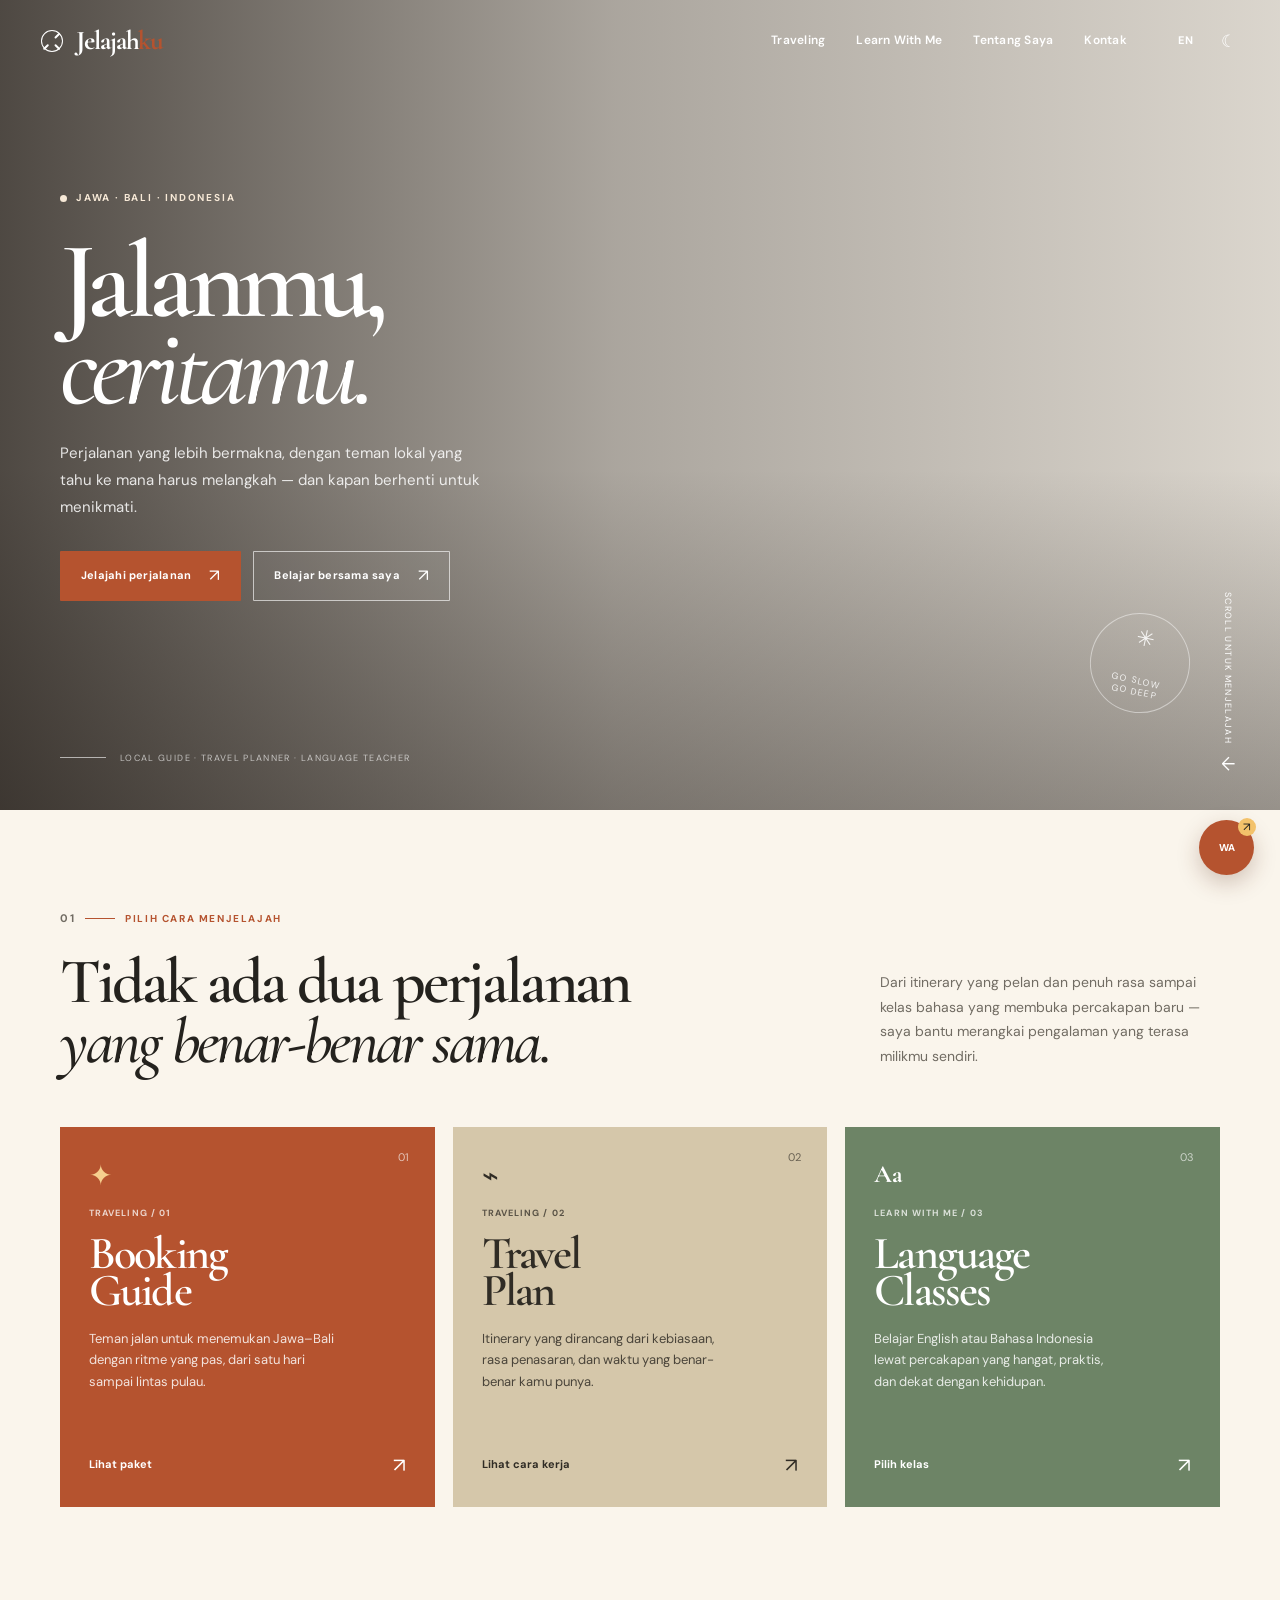
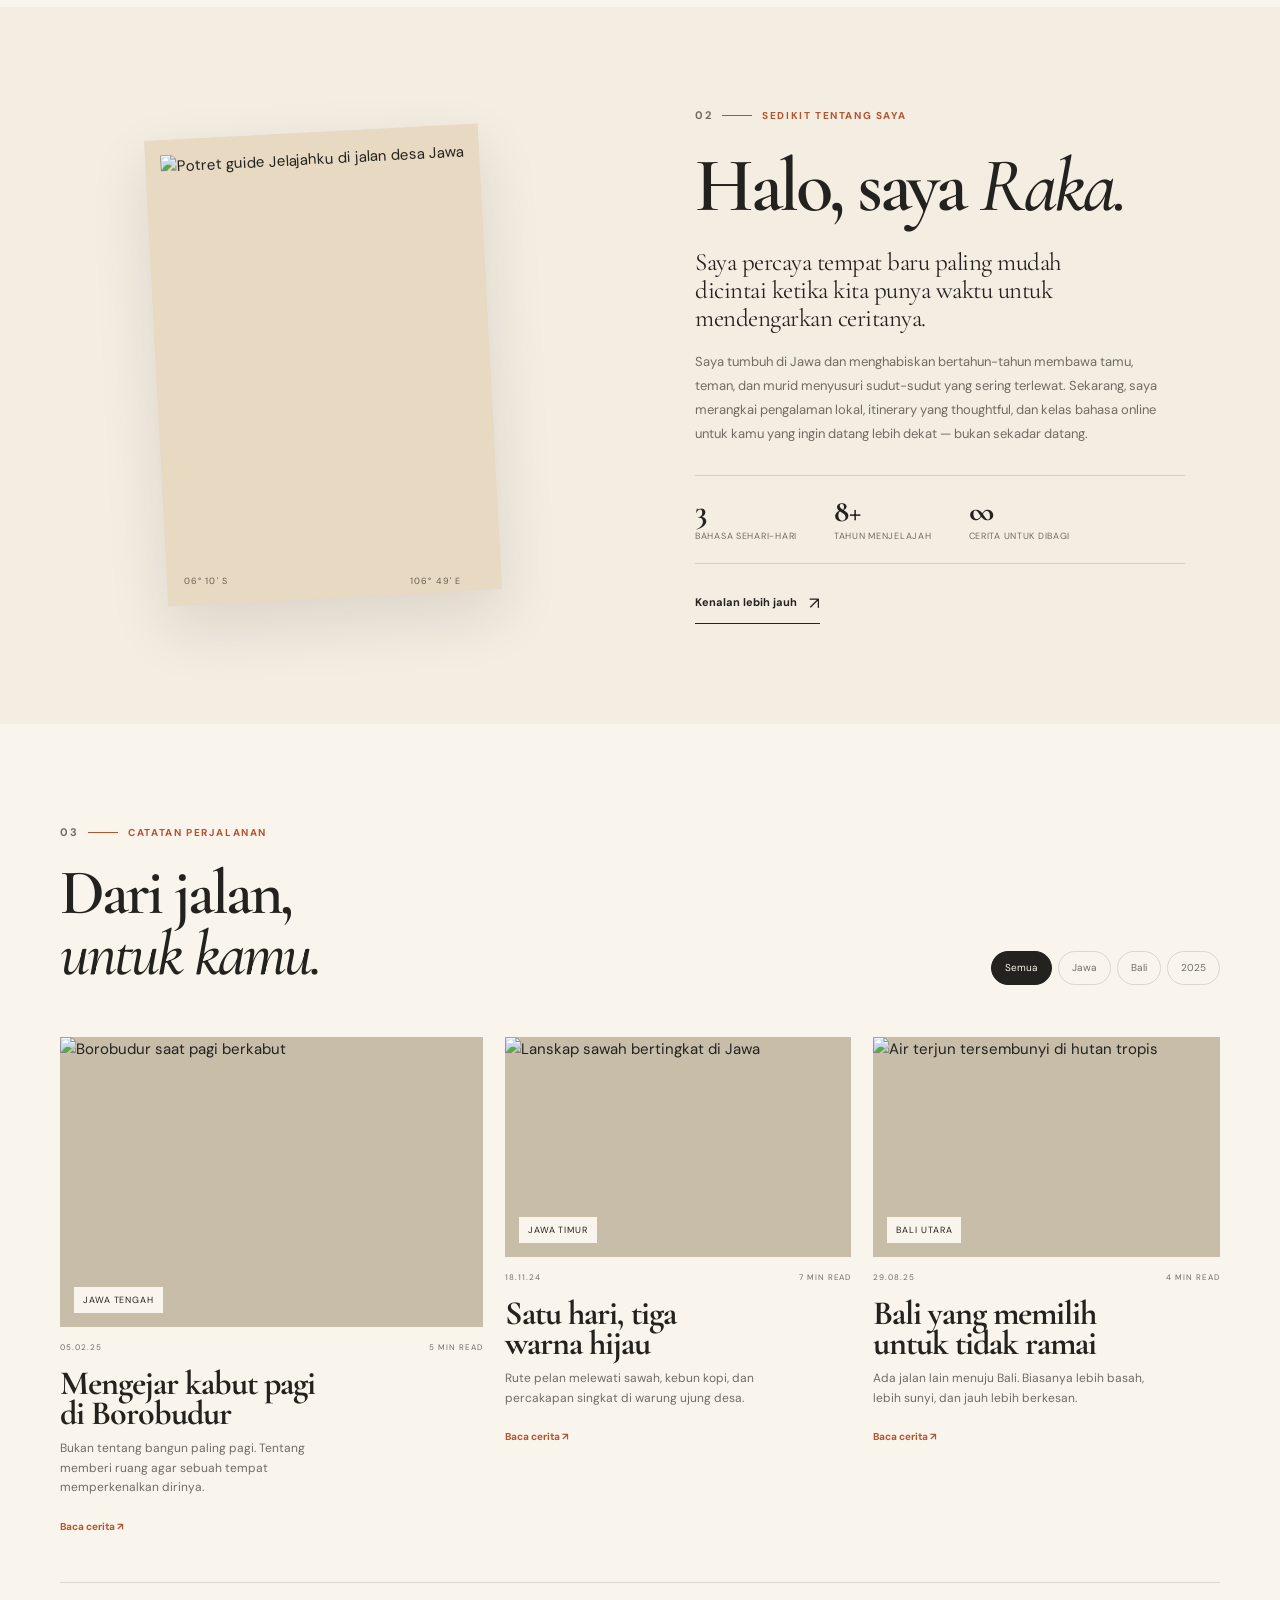
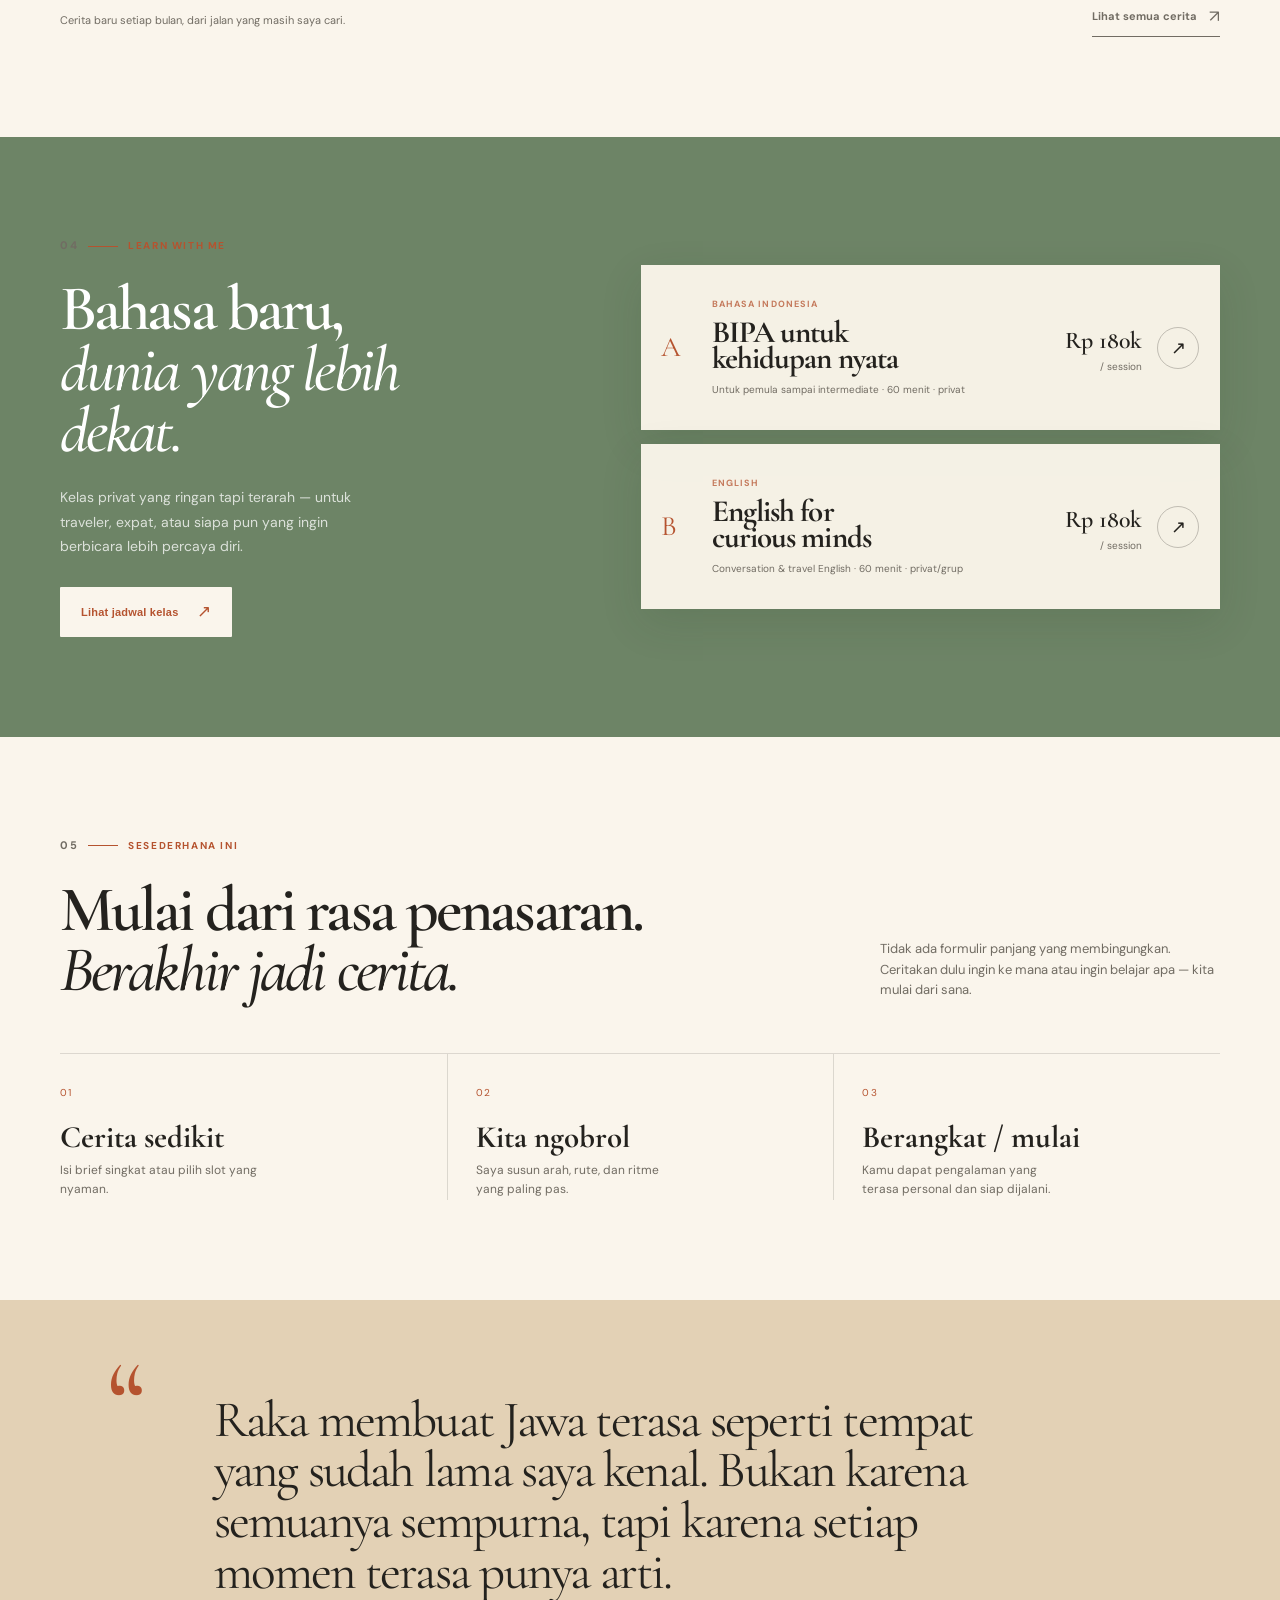
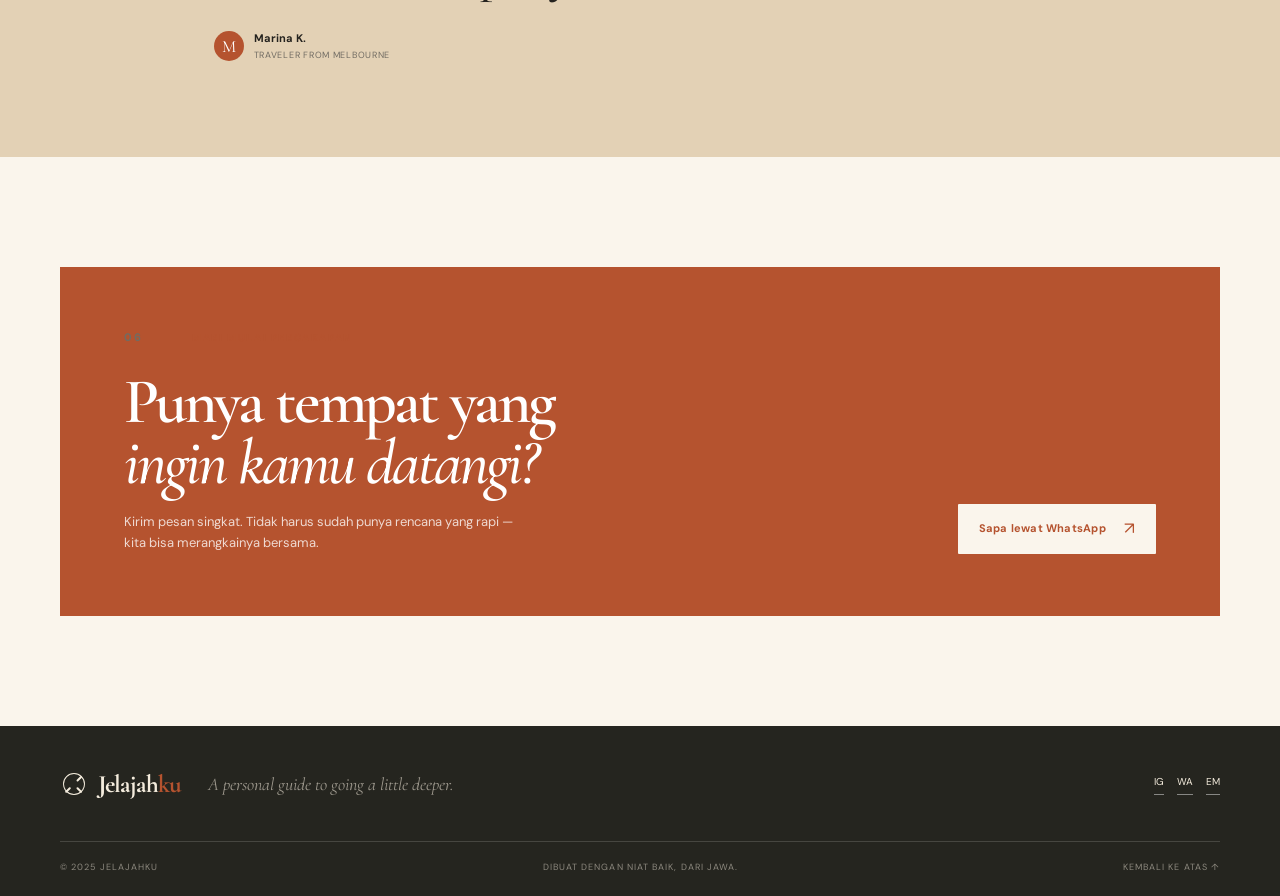
==== public/index.html @ 3c8c72e8 "Fix static publish output configuration" ====
<!doctype html>
<html lang="id">
  <head>
    <meta charset="UTF-8" />
    <meta name="viewport" content="width=device-width, initial-scale=1.0" />
    <meta name="description" content="Jelajahku — local guide Jawa–Bali, travel planner, dan kelas bahasa online yang personal." />
    <meta name="theme-color" content="#B5532F" />
    <title>Jelajahku — Jalanmu, ceritamu.</title>
    <link rel="preconnect" href="https://fonts.googleapis.com" />
    <link rel="preconnect" href="https://fonts.gstatic.com" crossorigin />
    <link href="https://fonts.googleapis.com/css2?family=Cormorant+Garamond:wght@500;600;700&family=DM+Sans:wght@400;500;600;700&display=swap" rel="stylesheet" />
    <link rel="stylesheet" href="/styles.css" />
  </head>
  <body>
    <div class="site-shell">
      <header class="site-header" data-header>
        <a class="brand" href="#top" aria-label="Jelajahku home">
          <span class="brand-mark" aria-hidden="true"><span></span><span></span><span></span></span>
          <span class="brand-word">Jelajah<span>ku</span></span>
        </a>
        <nav class="main-nav" data-nav aria-label="Main navigation">
          <a href="#traveling" data-i18n="navTraveling">Traveling</a>
          <a href="#learn" data-i18n="navLearn">Learn With Me</a>
          <a href="#about" data-i18n="navAbout">Tentang Saya</a>
          <a href="#contact" data-i18n="navContact">Kontak</a>
        </nav>
        <div class="header-actions">
          <button class="text-control" type="button" data-language-toggle aria-label="Switch language">EN</button>
          <button class="icon-button" type="button" data-theme-toggle aria-label="Toggle dark mode"><span data-theme-icon>☾</span></button>
          <button class="menu-button" type="button" data-menu-toggle aria-label="Open menu"><span></span><span></span></button>
        </div>
      </header>

      <main id="top">
        <section class="hero" aria-labelledby="hero-title">
          <div class="hero-image" role="img" aria-label="Pemandangan pegunungan Jawa saat matahari terbit"></div>
          <div class="hero-overlay"></div>
          <div class="hero-content wrap">
            <p class="eyebrow light"><span class="eyebrow-dot"></span><span data-i18n="heroEyebrow">Jawa · Bali · Indonesia</span></p>
            <h1 id="hero-title" data-i18n="heroTitle">Jalanmu,<br /><em>ceritamu.</em></h1>
            <p class="hero-copy" data-i18n="heroCopy">Perjalanan yang lebih bermakna, dengan teman lokal yang tahu ke mana harus melangkah — dan kapan berhenti untuk menikmati.</p>
            <div class="hero-actions">
              <a class="button button-primary" href="#traveling" data-i18n="heroCtaOne">Jelajahi perjalanan <span>↗</span></a>
              <a class="button button-ghost" href="#learn" data-i18n="heroCtaTwo">Belajar bersama saya <span>↗</span></a>
            </div>
            <div class="hero-aside">
              <span class="aside-line"></span>
              <span data-i18n="heroAside">Local guide · Travel planner · Language teacher</span>
            </div>
          </div>
          <div class="hero-stamp" aria-hidden="true"><span>✳</span><small>go slow<br />go deep</small></div>
          <a class="scroll-cue" href="#services" aria-label="Scroll to services"><span data-i18n="scrollLabel">scroll untuk menjelajah</span><i>↓</i></a>
        </section>

        <section class="intro wrap section-pad" id="services">
          <div class="section-kicker"><span>01</span><i></i><span data-i18n="servicesKicker">Pilih cara menjelajah</span></div>
          <div class="intro-heading">
            <h2 data-i18n="servicesTitle">Tidak ada dua perjalanan<br /><em>yang benar-benar sama.</em></h2>
            <p data-i18n="servicesCopy">Dari itinerary yang pelan dan penuh rasa sampai kelas bahasa yang membuka percakapan baru — saya bantu merangkai pengalaman yang terasa milikmu sendiri.</p>
          </div>
          <div class="service-grid" id="traveling">
            <article class="service-card service-guide">
              <div class="card-number">01</div>
              <div class="service-icon">✦</div>
              <p class="card-label" data-i18n="guideLabel">Traveling / 01</p>
              <h3 data-i18n="guideTitle">Booking<br />Guide</h3>
              <p data-i18n="guideCopy">Teman jalan untuk menemukan Jawa–Bali dengan ritme yang pas, dari satu hari sampai lintas pulau.</p>
              <button class="card-link" type="button" data-booking="guide"><span data-i18n="viewPackages">Lihat paket</span><b>↗</b></button>
            </article>
            <article class="service-card service-plan">
              <div class="card-number">02</div>
              <div class="service-icon">⌁</div>
              <p class="card-label" data-i18n="planLabel">Traveling / 02</p>
              <h3 data-i18n="planTitle">Travel<br />Plan</h3>
              <p data-i18n="planCopy">Itinerary yang dirancang dari kebiasaan, rasa penasaran, dan waktu yang benar-benar kamu punya.</p>
              <button class="card-link" type="button" data-booking="plan"><span data-i18n="seeHow">Lihat cara kerja</span><b>↗</b></button>
            </article>
            <article class="service-card service-learn" id="learn">
              <div class="card-number">03</div>
              <div class="service-icon">Aa</div>
              <p class="card-label" data-i18n="learnLabel">Learn With Me / 03</p>
              <h3 data-i18n="learnTitle">Language<br />Classes</h3>
              <p data-i18n="learnCopy">Belajar English atau Bahasa Indonesia lewat percakapan yang hangat, praktis, dan dekat dengan kehidupan.</p>
              <button class="card-link" type="button" data-booking="learn"><span data-i18n="chooseClass">Pilih kelas</span><b>↗</b></button>
            </article>
          </div>
        </section>

        <section class="about-section section-pad" id="about">
          <div class="about-layout wrap">
            <div class="portrait-wrap">
              <div class="portrait-frame"><img src="/manus-storage/async-images/lqtObfdhzVjnsPF3rWbEGC/image-2.webp" alt="Potret guide Jelajahku di jalan desa Jawa" /></div>
              <div class="portrait-caption"><span>06° 10' S</span><span>106° 49' E</span></div>
            </div>
            <div class="about-copy">
              <div class="section-kicker"><span>02</span><i></i><span data-i18n="aboutKicker">Sedikit tentang saya</span></div>
              <h2 data-i18n="aboutTitle">Halo, saya <em>Raka.</em></h2>
              <p class="lead" data-i18n="aboutLead">Saya percaya tempat baru paling mudah dicintai ketika kita punya waktu untuk mendengarkan ceritanya.</p>
              <p data-i18n="aboutBody">Saya tumbuh di Jawa dan menghabiskan bertahun-tahun membawa tamu, teman, dan murid menyusuri sudut-sudut yang sering terlewat. Sekarang, saya merangkai pengalaman lokal, itinerary yang thoughtful, dan kelas bahasa online untuk kamu yang ingin datang lebih dekat — bukan sekadar datang.</p>
              <div class="about-details"><span><b>3</b><small data-i18n="aboutDetailOne">bahasa sehari-hari</small></span><span><b>8+</b><small data-i18n="aboutDetailTwo">tahun menjelajah</small></span><span><b>∞</b><small data-i18n="aboutDetailThree">cerita untuk dibagi</small></span></div>
              <a class="underlined-link" href="#contact"><span data-i18n="aboutCta">Kenalan lebih jauh</span> <b>↗</b></a>
            </div>
          </div>
        </section>

        <section class="journal-section wrap section-pad" id="journal">
          <div class="journal-head">
            <div><div class="section-kicker"><span>03</span><i></i><span data-i18n="journalKicker">Catatan perjalanan</span></div><h2 data-i18n="journalTitle">Dari jalan,<br /><em>untuk kamu.</em></h2></div>
            <div class="journal-tools"><button class="filter-button active" type="button" data-filter="all" data-i18n="filterAll">Semua</button><button class="filter-button" type="button" data-filter="java">Jawa</button><button class="filter-button" type="button" data-filter="bali">Bali</button><button class="filter-button" type="button" data-filter="2025">2025</button></div>
          </div>
          <div class="journal-grid">
            <article class="story-card story-featured" data-location="java" data-year="2025">
              <div class="story-image"><img src="/manus-storage/async-images/lqtObfdhzVjnsPF3rWbEGC/image-3.webp" alt="Borobudur saat pagi berkabut" /><span class="story-tag">Jawa Tengah</span></div>
              <div class="story-meta"><span>05.02.25</span><span>5 min read</span></div>
              <h3 data-i18n="storyOneTitle">Mengejar kabut pagi<br />di Borobudur</h3><p data-i18n="storyOneCopy">Bukan tentang bangun paling pagi. Tentang memberi ruang agar sebuah tempat memperkenalkan dirinya.</p><a class="story-link" href="#contact"><span data-i18n="readStory">Baca cerita</span> ↗</a>
            </article>
            <article class="story-card" data-location="java" data-year="2024">
              <div class="story-image"><img src="/story-rice-terraces.webp" alt="Lanskap sawah bertingkat di Jawa" /><span class="story-tag">Jawa Timur</span></div>
              <div class="story-meta"><span>18.11.24</span><span>7 min read</span></div>
              <h3 data-i18n="storyTwoTitle">Satu hari, tiga<br />warna hijau</h3><p data-i18n="storyTwoCopy">Rute pelan melewati sawah, kebun kopi, dan percakapan singkat di warung ujung desa.</p><a class="story-link" href="#contact"><span data-i18n="readStory">Baca cerita</span> ↗</a>
            </article>
            <article class="story-card" data-location="bali" data-year="2025">
              <div class="story-image"><img src="/story-waterfall.jpg" alt="Air terjun tersembunyi di hutan tropis" /><span class="story-tag">Bali Utara</span></div>
              <div class="story-meta"><span>29.08.25</span><span>4 min read</span></div>
              <h3 data-i18n="storyThreeTitle">Bali yang memilih<br />untuk tidak ramai</h3><p data-i18n="storyThreeCopy">Ada jalan lain menuju Bali. Biasanya lebih basah, lebih sunyi, dan jauh lebih berkesan.</p><a class="story-link" href="#contact"><span data-i18n="readStory">Baca cerita</span> ↗</a>
            </article>
          </div>
          <div class="journal-footer"><span data-i18n="journalMore">Cerita baru setiap bulan, dari jalan yang masih saya cari.</span><button class="underlined-link" type="button" data-toast="Jurnal lengkap segera hadir di versi berikutnya."><span data-i18n="allStories">Lihat semua cerita</span> <b>↗</b></button></div>
        </section>

        <section class="learn-section section-pad" id="classes">
          <div class="wrap learn-layout">
            <div class="learn-intro"><div class="section-kicker light"><span>04</span><i></i><span data-i18n="learnKicker">Learn with me</span></div><h2 data-i18n="learnSectionTitle">Bahasa baru,<br /><em>dunia yang lebih dekat.</em></h2><p data-i18n="learnSectionCopy">Kelas privat yang ringan tapi terarah — untuk traveler, expat, atau siapa pun yang ingin berbicara lebih percaya diri.</p><button class="button button-light" type="button" data-booking="learn"><span data-i18n="seeClassSchedule">Lihat jadwal kelas</span> <span>↗</span></button></div>
            <div class="class-stack">
              <article class="class-card"><span class="class-index">A</span><div><p class="card-label">Bahasa Indonesia</p><h3 data-i18n="classIdTitle">BIPA untuk<br />kehidupan nyata</h3><p data-i18n="classIdCopy">Untuk pemula sampai intermediate · 60 menit · privat</p></div><strong>Rp 180k<small>/ session</small></strong><button type="button" class="round-arrow" data-booking="learn" aria-label="Book Indonesian class">↗</button></article>
              <article class="class-card"><span class="class-index">B</span><div><p class="card-label">English</p><h3 data-i18n="classEnTitle">English for<br />curious minds</h3><p data-i18n="classEnCopy">Conversation & travel English · 60 menit · privat/grup</p></div><strong>Rp 180k<small>/ session</small></strong><button type="button" class="round-arrow" data-booking="learn" aria-label="Book English class">↗</button></article>
            </div>
          </div>
        </section>

        <section class="process-section wrap section-pad">
          <div class="section-kicker"><span>05</span><i></i><span data-i18n="processKicker">Sesederhana ini</span></div>
          <div class="process-heading"><h2 data-i18n="processTitle">Mulai dari rasa penasaran.<br /><em>Berakhir jadi cerita.</em></h2><p data-i18n="processCopy">Tidak ada formulir panjang yang membingungkan. Ceritakan dulu ingin ke mana atau ingin belajar apa — kita mulai dari sana.</p></div>
          <div class="process-steps"><div class="process-step"><span>01</span><h3 data-i18n="stepOneTitle">Cerita sedikit</h3><p data-i18n="stepOneCopy">Isi brief singkat atau pilih slot yang nyaman.</p></div><div class="process-step"><span>02</span><h3 data-i18n="stepTwoTitle">Kita ngobrol</h3><p data-i18n="stepTwoCopy">Saya susun arah, rute, dan ritme yang paling pas.</p></div><div class="process-step"><span>03</span><h3 data-i18n="stepThreeTitle">Berangkat / mulai</h3><p data-i18n="stepThreeCopy">Kamu dapat pengalaman yang terasa personal dan siap dijalani.</p></div></div>
        </section>

        <section class="testimonial-section">
          <div class="wrap testimonial-wrap"><div class="quote-mark">“</div><blockquote data-i18n="quote">Raka membuat Jawa terasa seperti tempat yang sudah lama saya kenal. Bukan karena semuanya sempurna, tapi karena setiap momen terasa punya arti.</blockquote><div class="quote-by"><span class="avatar">M</span><span><b>Marina K.</b><small data-i18n="quoteRole">Traveler from Melbourne</small></span></div></div>
        </section>

        <section class="contact-section wrap section-pad" id="contact">
          <div class="contact-card"><div><div class="section-kicker light"><span>06</span><i></i><span data-i18n="contactKicker">Mari mulai percakapan</span></div><h2 data-i18n="contactTitle">Punya tempat yang<br /><em>ingin kamu datangi?</em></h2><p data-i18n="contactCopy">Kirim pesan singkat. Tidak harus sudah punya rencana yang rapi — kita bisa merangkainya bersama.</p></div><a class="button button-light" href="https://wa.me/6281234567890" target="_blank" rel="noreferrer"><span data-i18n="contactCta">Sapa lewat WhatsApp</span> <span>↗</span></a></div>
        </section>
      </main>

      <footer class="site-footer"><div class="wrap footer-top"><a class="brand brand-footer" href="#top"><span class="brand-mark" aria-hidden="true"><span></span><span></span><span></span></span><span class="brand-word">Jelajah<span>ku</span></span></a><p data-i18n="footerLine">A personal guide to going a little deeper.</p><div class="footer-socials"><a href="#contact">IG</a><a href="#contact">WA</a><a href="#contact">EM</a></div></div><div class="wrap footer-bottom"><span>© 2025 Jelajahku</span><span data-i18n="footerMade">Dibuat dengan niat baik, dari Jawa.</span><a href="#top" data-i18n="footerBack">Kembali ke atas ↑</a></div></footer>

      <a class="whatsapp-float" href="https://wa.me/6281234567890" target="_blank" rel="noreferrer" aria-label="Chat on WhatsApp"><span>WA</span><i>↗</i></a>
    </div>

    <div class="modal-backdrop" data-modal hidden>
      <div class="booking-modal" role="dialog" aria-modal="true" aria-labelledby="modal-title">
        <button class="modal-close" type="button" data-modal-close aria-label="Close">×</button>
        <div class="modal-kicker"><span class="eyebrow-dot"></span><span data-i18n="modalKicker">Demo booking flow</span></div>
        <h2 id="modal-title" data-i18n="modalTitle">Mulai dari<br /><em>yang kamu mau.</em></h2>
        <p data-i18n="modalCopy">Pilih layanan di bawah. Ini masih prototipe — belum ada pembayaran dan belum ada data yang dikirim.</p>
        <div class="booking-options"><button type="button" class="booking-option active" data-option="guide"><span>01</span><strong data-i18n="modalGuide">Booking Guide</strong><small>Jawa · Bali</small></button><button type="button" class="booking-option" data-option="plan"><span>02</span><strong data-i18n="modalPlan">Travel Plan</strong><small>Custom itinerary</small></button><button type="button" class="booking-option" data-option="learn"><span>03</span><strong data-i18n="modalLearn">Learn With Me</strong><small>English · BIPA</small></button></div>
        <form class="booking-form" data-booking-form><label><span data-i18n="formName">Nama kamu</span><input name="name" placeholder="e.g. Alex" required /></label><label><span data-i18n="formEmail">Email atau WhatsApp</span><input name="contact" placeholder="e.g. hello@email.com" required /></label><label><span data-i18n="formNote">Ceritakan sedikit</span><textarea name="note" rows="3" placeholder="Kapan kamu ingin mulai?" required></textarea></label><button class="button button-primary full-width" type="submit"><span data-i18n="formSubmit">Kirim minat saya</span> <span>↗</span></button></form>
        <div class="booking-success" hidden><div class="success-symbol">✦</div><h3 data-i18n="successTitle">Pesanmu sudah tiba.</h3><p data-i18n="successCopy">Terima kasih — ini demo, jadi belum ada yang benar-benar terkirim. Di versi live, kamu akan diarahkan ke WhatsApp atau kalender.</p><button class="underlined-link" type="button" data-modal-close><span data-i18n="successClose">Tutup demo</span> ↗</button></div>
      </div>
    </div>

    <div class="toast" data-toast-box role="status"></div>
    <script src="/app.js" defer></script>
  </body>
</html>
---- styles.css ----
:root{--terracotta:#b5532f;--terracotta-dark:#8e3f25;--sage:#6d8466;--sage-dark:#4e6650;--cream:#faf5ec;--paper:#f3ede2;--ink:#24221e;--muted:#716c63;--line:rgba(36,34,30,.14);--serif:'Cormorant Garamond',Georgia,serif;--sans:'DM Sans',Arial,sans-serif;--shadow:0 24px 60px rgba(55,40,25,.12);color-scheme:light}*{box-sizing:border-box}html{scroll-behavior:smooth}body{margin:0;background:var(--cream);color:var(--ink);font-family:var(--sans);font-size:15px;line-height:1.6;-webkit-font-smoothing:antialiased}body.dark{--cream:#1c1d1a;--paper:#252722;--ink:#f5efe3;--muted:#bdb5a8;--line:rgba(250,245,236,.16);--shadow:0 24px 60px rgba(0,0,0,.24);color-scheme:dark}.site-shell{overflow:hidden}.wrap{width:min(1160px,calc(100% - 48px));margin-inline:auto}.site-header{position:fixed;z-index:20;top:0;left:0;right:0;height:82px;padding:0 38px;display:flex;align-items:center;justify-content:space-between;color:#fff;transition:background .3s ease,box-shadow .3s ease, color .3s ease}.site-header.scrolled{background:color-mix(in srgb,var(--cream) 92%,transparent);color:var(--ink);box-shadow:0 1px 0 var(--line);backdrop-filter:blur(14px)}.brand{display:inline-flex;align-items:center;gap:10px;color:inherit;text-decoration:none}.brand-mark{width:28px;height:28px;display:inline-flex;align-items:center;justify-content:center;position:relative;transform:rotate(45deg)}.brand-mark:before{content:'';position:absolute;inset:3px;border:1.5px solid currentColor;border-radius:50%}.brand-mark span{position:absolute;background:currentColor;width:2px;height:7px;border-radius:2px}.brand-mark span:nth-child(1){transform:translateY(-8px)}.brand-mark span:nth-child(2){transform:rotate(90deg) translateY(-8px)}.brand-mark span:nth-child(3){transform:rotate(180deg) translateY(-8px)}.brand-word{font-family:var(--serif);font-size:27px;font-weight:700;letter-spacing:-.04em}.brand-word span{color:var(--terracotta)}.main-nav{display:flex;gap:31px;margin-left:auto;margin-right:45px}.main-nav a{color:inherit;text-decoration:none;font-size:12px;font-weight:600;letter-spacing:.02em;position:relative}.main-nav a:after{content:'';position:absolute;height:1px;background:currentColor;left:0;right:100%;bottom:-7px;transition:right .25s ease}.main-nav a:hover:after{right:0}.header-actions{display:flex;align-items:center;gap:14px}.text-control,.icon-button,.menu-button{border:0;background:transparent;color:inherit;font:inherit;cursor:pointer}.text-control{font-size:11px;font-weight:700;letter-spacing:.1em}.icon-button{width:28px;height:28px;font-size:17px;display:grid;place-items:center}.menu-button{display:none;width:30px;padding:0}.menu-button span{display:block;height:1px;background:currentColor;margin:6px 0}.hero{height:clamp(660px,90vh,820px);min-height:660px;position:relative;color:#fff;isolation:isolate}.hero-image{position:absolute;inset:0;background-image:url('/manus-storage/async-images/lqtObfdhzVjnsPF3rWbEGC/image-1.webp');background-size:cover;background-position:center 44%;z-index:-3}.hero-overlay{position:absolute;inset:0;background:linear-gradient(90deg,rgba(30,24,19,.78) 0%,rgba(30,24,19,.36) 48%,rgba(30,24,19,.14) 100%),linear-gradient(0deg,rgba(30,24,19,.36),transparent 42%);z-index:-2}.hero-content{height:100%;padding-top:180px;position:relative}.eyebrow{display:flex;align-items:center;gap:9px;text-transform:uppercase;font-size:10px;letter-spacing:.18em;font-weight:700;color:var(--terracotta)}.eyebrow.light{color:#f7e9d7}.eyebrow-dot{width:7px;height:7px;background:currentColor;border-radius:50%;display:inline-block}.hero h1{font-family:var(--serif);font-size:clamp(70px,8.5vw,124px);line-height:.8;letter-spacing:-.06em;font-weight:600;margin:32px 0 28px}.hero h1 em,.intro h2 em,.about-copy h2 em,.journal-head h2 em,.learn-intro h2 em,.process-heading h2 em,.contact-card h2 em,.booking-modal h2 em{font-style:italic;font-weight:500}.hero-copy{width:min(420px,90%);font-size:15px;line-height:1.8;color:rgba(255,255,255,.85);margin:0 0 30px}.hero-actions{display:flex;gap:12px;flex-wrap:wrap}.button{display:inline-flex;align-items:center;justify-content:center;gap:18px;min-height:50px;padding:0 20px;border:1px solid transparent;border-radius:1px;text-decoration:none;font-size:11px;font-weight:700;letter-spacing:.02em;cursor:pointer;transition:transform .2s ease,background .2s ease,border-color .2s ease}.button:hover{transform:translateY(-3px)}.button span:last-child{font-size:17px;font-weight:400}.button-primary{background:var(--terracotta);color:#fff}.button-primary:hover{background:var(--terracotta-dark)}.button-ghost{border-color:rgba(255,255,255,.62);color:#fff;background:rgba(255,255,255,.04)}.button-ghost:hover{border-color:#fff;background:rgba(255,255,255,.12)}.button-light{background:var(--cream);color:var(--terracotta)}.hero-aside{position:absolute;bottom:45px;left:0;display:flex;align-items:center;gap:14px;text-transform:uppercase;letter-spacing:.15em;font-size:9px;color:rgba(255,255,255,.65)}.aside-line{width:46px;height:1px;background:rgba(255,255,255,.6)}.hero-stamp{position:absolute;right:7%;bottom:12%;width:100px;height:100px;border:1px solid rgba(255,255,255,.45);border-radius:50%;display:grid;place-items:center;text-align:center;transform:rotate(12deg);color:rgba(255,255,255,.86)}.hero-stamp span{font-size:22px;display:block;line-height:.8}.hero-stamp small{font-size:9px;line-height:1.2;text-transform:uppercase;letter-spacing:.14em}.scroll-cue{position:absolute;right:38px;bottom:38px;display:flex;align-items:center;gap:12px;color:#fff;text-decoration:none;font-size:9px;letter-spacing:.15em;text-transform:uppercase;writing-mode:vertical-rl}.scroll-cue i{font-size:18px;font-style:normal}.section-pad{padding-block:100px}.section-kicker{display:flex;align-items:center;gap:10px;text-transform:uppercase;letter-spacing:.16em;font-size:10px;color:var(--terracotta);font-weight:700}.section-kicker i{width:30px;height:1px;background:currentColor;display:inline-block}.section-kicker>span:first-child{font-size:11px;color:var(--muted)}.intro-heading{display:flex;align-items:end;justify-content:space-between;gap:45px;margin-top:24px}.intro h2,.about-copy h2,.journal-head h2,.learn-intro h2,.process-heading h2,.contact-card h2{font-family:var(--serif);font-weight:600;letter-spacing:-.045em;line-height:.95;font-size:clamp(46px,5vw,72px);margin:0}.intro-heading p{width:340px;color:var(--muted);font-size:14px;line-height:1.75;margin:0 0 5px}.service-grid{display:grid;grid-template-columns:repeat(3,1fr);gap:18px;margin-top:54px}.service-card{min-height:380px;padding:27px 29px 26px;position:relative;display:flex;flex-direction:column;overflow:hidden;transition:transform .25s ease,box-shadow .25s ease}.service-card:hover{transform:translateY(-8px);box-shadow:var(--shadow)}.service-guide{background:var(--terracotta);color:#fff}.service-plan{background:#d5c7aa;color:#302c25}.service-learn{background:var(--sage);color:#fff}.card-number{position:absolute;right:26px;top:22px;font-size:11px;opacity:.65}.service-icon{font-family:var(--serif);font-size:28px;height:52px}.service-guide .service-icon{color:#f6cf8e}.service-learn .service-icon{font-size:25px;font-weight:700}.card-label{text-transform:uppercase;letter-spacing:.12em;font-size:9px;font-weight:700;margin:0 0 14px;opacity:.75}.service-card h3{font-family:var(--serif);font-size:46px;line-height:.82;letter-spacing:-.04em;margin:0 0 18px;font-weight:600}.service-card>p:not(.card-label){font-size:13px;line-height:1.65;max-width:245px;margin:0;opacity:.84}.card-link{margin-top:auto;padding:0;background:none;border:0;color:inherit;display:flex;align-items:center;justify-content:space-between;cursor:pointer;font:inherit;font-size:11px;font-weight:700;text-align:left}.card-link b{font-size:20px;font-weight:400}.about-section{background:var(--paper)}.about-layout{display:grid;grid-template-columns:1fr 1fr;gap:110px;align-items:center}.portrait-wrap{max-width:405px;justify-self:center;position:relative}.portrait-frame{padding:15px 15px 46px;background:#e7d9c2;transform:rotate(-3deg);box-shadow:var(--shadow)}.portrait-frame img{width:100%;display:block;aspect-ratio:3/4;object-fit:cover}.portrait-caption{position:absolute;bottom:10px;left:28px;right:28px;display:flex;justify-content:space-between;font-size:9px;letter-spacing:.13em;color:#675f52}.about-copy{max-width:490px}.about-copy h2{margin:25px 0 25px;font-size:clamp(53px,6vw,78px)}.about-copy .lead{font-family:var(--serif);font-size:25px;line-height:1.12;letter-spacing:-.02em;max-width:420px;margin:0 0 18px}.about-copy>p:not(.lead){font-size:13px;color:var(--muted);line-height:1.85;max-width:465px}.about-details{display:flex;gap:37px;border-top:1px solid var(--line);border-bottom:1px solid var(--line);padding:20px 0;margin:29px 0 25px}.about-details span{display:flex;flex-direction:column;gap:2px}.about-details b{font-family:var(--serif);font-size:31px;line-height:1}.about-details small{font-size:9px;text-transform:uppercase;letter-spacing:.08em;color:var(--muted)}.underlined-link{border:0;border-bottom:1px solid currentColor;background:none;padding:0 0 6px;color:inherit;font:inherit;font-size:11px;font-weight:700;cursor:pointer;text-decoration:none;display:inline-flex;gap:12px;align-items:center}.underlined-link b{font-size:17px;font-weight:400}.journal-head{display:flex;justify-content:space-between;align-items:end}.journal-head h2{margin-top:22px}.journal-tools{display:flex;gap:6px;align-items:center;flex-wrap:wrap}.filter-button{background:none;border:1px solid var(--line);color:var(--muted);padding:8px 13px;font:inherit;font-size:10px;cursor:pointer;border-radius:30px}.filter-button.active,.filter-button:hover{background:var(--ink);border-color:var(--ink);color:var(--cream)}.journal-grid{display:grid;grid-template-columns:1.22fr 1fr 1fr;gap:22px;margin-top:52px}.story-card{min-width:0}.story-image{height:220px;position:relative;overflow:hidden;background:#c8bda9}.story-featured .story-image{height:290px}.story-image img{width:100%;height:100%;object-fit:cover;display:block;transition:transform .4s ease}.story-card:hover .story-image img{transform:scale(1.04)}.story-tag{position:absolute;left:14px;bottom:14px;padding:6px 9px;background:var(--cream);color:var(--ink);font-size:9px;text-transform:uppercase;letter-spacing:.1em}.story-meta{display:flex;justify-content:space-between;margin-top:14px;color:var(--muted);text-transform:uppercase;letter-spacing:.12em;font-size:8px}.story-card h3{font-family:var(--serif);font-size:34px;line-height:.9;letter-spacing:-.03em;margin:15px 0 9px}.story-card p{color:var(--muted);font-size:12px;line-height:1.65;max-width:280px;margin:0 0 15px}.story-link{color:var(--terracotta);font-size:10px;text-decoration:none;font-weight:700}.journal-footer{border-top:1px solid var(--line);margin-top:45px;padding-top:20px;display:flex;align-items:center;justify-content:space-between;color:var(--muted);font-size:11px}.learn-section{background:var(--sage);color:#fff}.learn-layout{display:grid;grid-template-columns:1fr 1.18fr;gap:90px;align-items:center}.learn-intro{max-width:390px}.learn-intro h2{font-size:clamp(50px,5vw,74px);margin:24px 0}.learn-intro>p{color:rgba(255,255,255,.76);font-size:14px;line-height:1.75;max-width:330px;margin:0 0 28px}.class-stack{display:flex;flex-direction:column;gap:14px}.class-card{background:rgba(252,247,237,.95);color:var(--ink);padding:22px 20px;display:grid;grid-template-columns:36px 1fr auto 43px;align-items:center;gap:15px;min-height:165px;box-shadow:0 14px 40px rgba(35,55,30,.12)}.class-index{font-family:var(--serif);color:var(--terracotta);font-size:28px}.class-card .card-label{color:var(--terracotta);margin-bottom:7px}.class-card h3{font-family:var(--serif);font-size:31px;line-height:.86;letter-spacing:-.03em;margin:0 0 10px}.class-card p:not(.card-label){font-size:10px;color:var(--muted);margin:0}.class-card strong{font-family:var(--serif);font-size:24px;white-space:nowrap;font-weight:600}.class-card strong small{font:10px var(--sans);display:block;color:var(--muted);text-align:right}.round-arrow{width:42px;height:42px;border:1px solid rgba(36,34,30,.25);border-radius:50%;background:none;color:var(--ink);font-size:18px;cursor:pointer}.round-arrow:hover{background:var(--terracotta);border-color:var(--terracotta);color:#fff}.process-heading{display:flex;justify-content:space-between;align-items:end;gap:40px;margin-top:25px}.process-heading p{max-width:340px;color:var(--muted);font-size:13px;margin:0}.process-steps{display:grid;grid-template-columns:repeat(3,1fr);border-top:1px solid var(--line);margin-top:52px}.process-step{padding:25px 30px 0 0;position:relative}.process-step+ .process-step{border-left:1px solid var(--line);padding-left:28px}.process-step span{font-size:10px;color:var(--terracotta);letter-spacing:.12em}.process-step h3{font-family:var(--serif);font-size:31px;line-height:1;margin:19px 0 8px}.process-step p{color:var(--muted);font-size:12px;max-width:210px;margin:0}.testimonial-section{background:#e3d1b5}.testimonial-wrap{padding:95px 12%;position:relative}.quote-mark{font-family:var(--serif);font-size:120px;line-height:.5;color:var(--terracotta);position:absolute;top:73px;left:4%}.testimonial-wrap blockquote{font-family:var(--serif);font-size:clamp(31px,4vw,52px);line-height:.99;letter-spacing:-.035em;max-width:760px;margin:0 0 33px}.quote-by{display:flex;align-items:center;gap:10px}.avatar{width:30px;height:30px;background:var(--terracotta);border-radius:50%;color:#fff;display:grid;place-items:center;font-family:var(--serif);font-size:17px}.quote-by b,.quote-by small{display:block}.quote-by b{font-size:11px}.quote-by small{font-size:9px;color:var(--muted);text-transform:uppercase;letter-spacing:.08em}.contact-section{padding-block:110px}.contact-card{background:var(--terracotta);color:#fff;padding:62px 64px;display:flex;align-items:end;justify-content:space-between;gap:35px}.contact-card h2{font-size:clamp(48px,5vw,75px);margin:25px 0 19px}.contact-card p{font-size:13px;color:rgba(255,255,255,.78);max-width:400px;margin:0}.site-footer{background:#25251f;color:#f4ecdd;padding:38px 0 22px}.footer-top{display:flex;align-items:center;gap:27px;padding-bottom:37px;border-bottom:1px solid rgba(255,255,255,.15)}.brand-footer{font-size:20px}.brand-footer .brand-word{font-size:25px}.footer-top>p{color:rgba(244,236,221,.58);font-family:var(--serif);font-size:18px;margin:0 auto 0 0;font-style:italic}.footer-socials{display:flex;gap:13px}.footer-socials a{color:inherit;font-size:10px;text-decoration:none;border-bottom:1px solid rgba(255,255,255,.45);padding-bottom:4px}.footer-bottom{display:flex;justify-content:space-between;gap:20px;padding-top:18px;color:rgba(244,236,221,.5);font-size:9px;text-transform:uppercase;letter-spacing:.12em}.footer-bottom a{color:inherit;text-decoration:none}.whatsapp-float{position:fixed;z-index:18;right:26px;bottom:25px;width:55px;height:55px;border-radius:50%;background:var(--terracotta);color:#fff;display:grid;place-items:center;text-decoration:none;box-shadow:0 8px 22px rgba(90,45,25,.25);transition:transform .2s ease}.whatsapp-float:hover{transform:scale(1.08) rotate(-8deg)}.whatsapp-float span{font-size:10px;font-weight:700}.whatsapp-float i{position:absolute;right:-2px;top:-2px;width:18px;height:18px;border-radius:50%;background:#f3c26b;color:var(--ink);font-size:12px;font-style:normal;display:grid;place-items:center}.modal-backdrop{position:fixed;z-index:40;inset:0;background:rgba(26,22,18,.6);display:grid;place-items:center;padding:20px;backdrop-filter:blur(8px)}.modal-backdrop[hidden]{display:none}.booking-modal{width:min(570px,100%);max-height:min(92vh,760px);overflow:auto;background:var(--cream);color:var(--ink);padding:38px 42px 42px;position:relative;box-shadow:var(--shadow)}.modal-close{position:absolute;right:18px;top:12px;border:0;background:none;color:inherit;font-size:28px;cursor:pointer;font-weight:300}.modal-kicker{display:flex;gap:9px;align-items:center;color:var(--terracotta);text-transform:uppercase;font-size:9px;font-weight:700;letter-spacing:.16em}.booking-modal h2{font-family:var(--serif);font-size:54px;line-height:.86;letter-spacing:-.04em;margin:23px 0 16px}.booking-modal>p{color:var(--muted);font-size:12px;line-height:1.65;max-width:410px}.booking-options{display:grid;grid-template-columns:repeat(3,1fr);gap:7px;margin:25px 0 19px}.booking-option{text-align:left;display:flex;flex-direction:column;gap:4px;border:1px solid var(--line);background:transparent;padding:13px 12px;cursor:pointer;color:inherit}.booking-option.active{background:var(--terracotta);border-color:var(--terracotta);color:#fff}.booking-option span{font-size:9px;opacity:.6}.booking-option strong{font-family:var(--serif);font-size:20px;line-height:.9;font-weight:600}.booking-option small{font-size:9px;opacity:.7}.booking-form{display:flex;flex-direction:column;gap:14px}.booking-form label{display:flex;flex-direction:column;gap:6px;text-transform:uppercase;font-size:9px;letter-spacing:.11em;font-weight:700}.booking-form input,.booking-form textarea{background:var(--paper);border:1px solid var(--line);color:var(--ink);font:inherit;font-size:12px;padding:11px 12px;outline:none;resize:vertical}.booking-form input:focus,.booking-form textarea:focus{border-color:var(--terracotta)}.booking-form input::placeholder,.booking-form textarea::placeholder{color:var(--muted);opacity:.7}.full-width{width:100%;margin-top:3px}.booking-success{text-align:center;padding:28px 15px 4px}.success-symbol{width:48px;height:48px;display:grid;place-items:center;background:var(--terracotta);color:#fff;border-radius:50%;margin:0 auto 19px;font-size:21px}.booking-success h3{font-family:var(--serif);font-size:37px;line-height:1;margin:0 0 10px}.booking-success p{font-size:12px;color:var(--muted);max-width:345px;margin:0 auto 20px}.toast{position:fixed;z-index:50;left:50%;bottom:24px;transform:translate(-50%,18px);background:var(--ink);color:var(--cream);padding:11px 16px;font-size:11px;opacity:0;pointer-events:none;transition:opacity .25s ease,transform .25s ease}.toast.show{opacity:1;transform:translate(-50%,0)}.filter-hidden{display:none!important}@media(max-width:900px){.site-header{padding:0 24px}.main-nav{gap:16px;margin-right:24px}.about-layout{gap:55px}.learn-layout{gap:50px}.contact-card{padding:48px}.class-card{grid-template-columns:28px 1fr auto 39px}.class-card h3{font-size:27px}.class-card strong{font-size:20px}}@media(max-width:680px){.wrap{width:min(100% - 38px,520px)}.site-header{height:70px;padding:0 19px}.main-nav{display:none;position:absolute;top:70px;left:0;right:0;padding:25px 19px 28px;background:var(--cream);color:var(--ink);flex-direction:column;gap:20px;box-shadow:0 10px 25px rgba(0,0,0,.08)}.main-nav.open{display:flex}.menu-button{display:block}.header-actions{gap:12px}.hero{min-height:680px;height:89vh}.hero-content{padding-top:155px}.hero h1{font-size:78px;margin-top:27px}.hero-copy{font-size:13px}.hero-stamp{right:7%;bottom:18%;width:80px;height:80px}.hero-stamp small{font-size:7px}.scroll-cue{right:17px;bottom:28px}.section-pad{padding-block:74px}.intro-heading,.process-heading,.journal-head{display:block}.intro-heading p{width:auto;margin-top:24px}.service-grid{grid-template-columns:1fr;gap:12px;margin-top:37px}.service-card{min-height:305px}.service-card h3{font-size:43px}.about-layout{grid-template-columns:1fr;gap:60px}.portrait-wrap{max-width:315px}.about-copy h2{font-size:59px}.about-details{gap:25px}.about-details small{font-size:8px}.journal-head h2{font-size:59px}.journal-tools{margin-top:28px}.journal-grid{grid-template-columns:1fr;gap:45px;margin-top:35px}.story-image,.story-featured .story-image{height:245px}.journal-footer{display:block;line-height:1.6}.journal-footer .underlined-link{margin-top:16px}.learn-layout{grid-template-columns:1fr;gap:48px}.learn-intro h2{font-size:61px}.class-card{grid-template-columns:25px 1fr 40px;gap:10px;padding:19px 14px}.class-card strong{display:none}.class-card h3{font-size:29px}.class-card p:not(.card-label){font-size:9px}.round-arrow{grid-column:3;grid-row:1 / span 2}.process-heading h2{font-size:58px}.process-heading p{margin-top:23px}.process-steps{grid-template-columns:1fr;margin-top:39px}.process-step{padding:21px 0}.process-step+ .process-step{border-left:0;border-top:1px solid var(--line);padding:21px 0}.process-step h3{margin-top:12px}.testimonial-wrap{padding:74px 35px}.quote-mark{left:5px;top:60px}.testimonial-wrap blockquote{font-size:38px}.contact-section{padding-block:74px}.contact-card{display:block;padding:37px 26px}.contact-card h2{font-size:58px}.contact-card .button{margin-top:29px}.footer-top{display:block}.footer-top>p{margin:22px 0}.footer-bottom{display:block;line-height:2.2}.footer-bottom span,.footer-bottom a{display:block}.whatsapp-float{right:18px;bottom:18px}.booking-modal{padding:32px 22px 28px}.booking-modal h2{font-size:48px}.booking-options{gap:5px}.booking-option{padding:10px 8px}.booking-option strong{font-size:17px}.booking-option small{font-size:8px}}
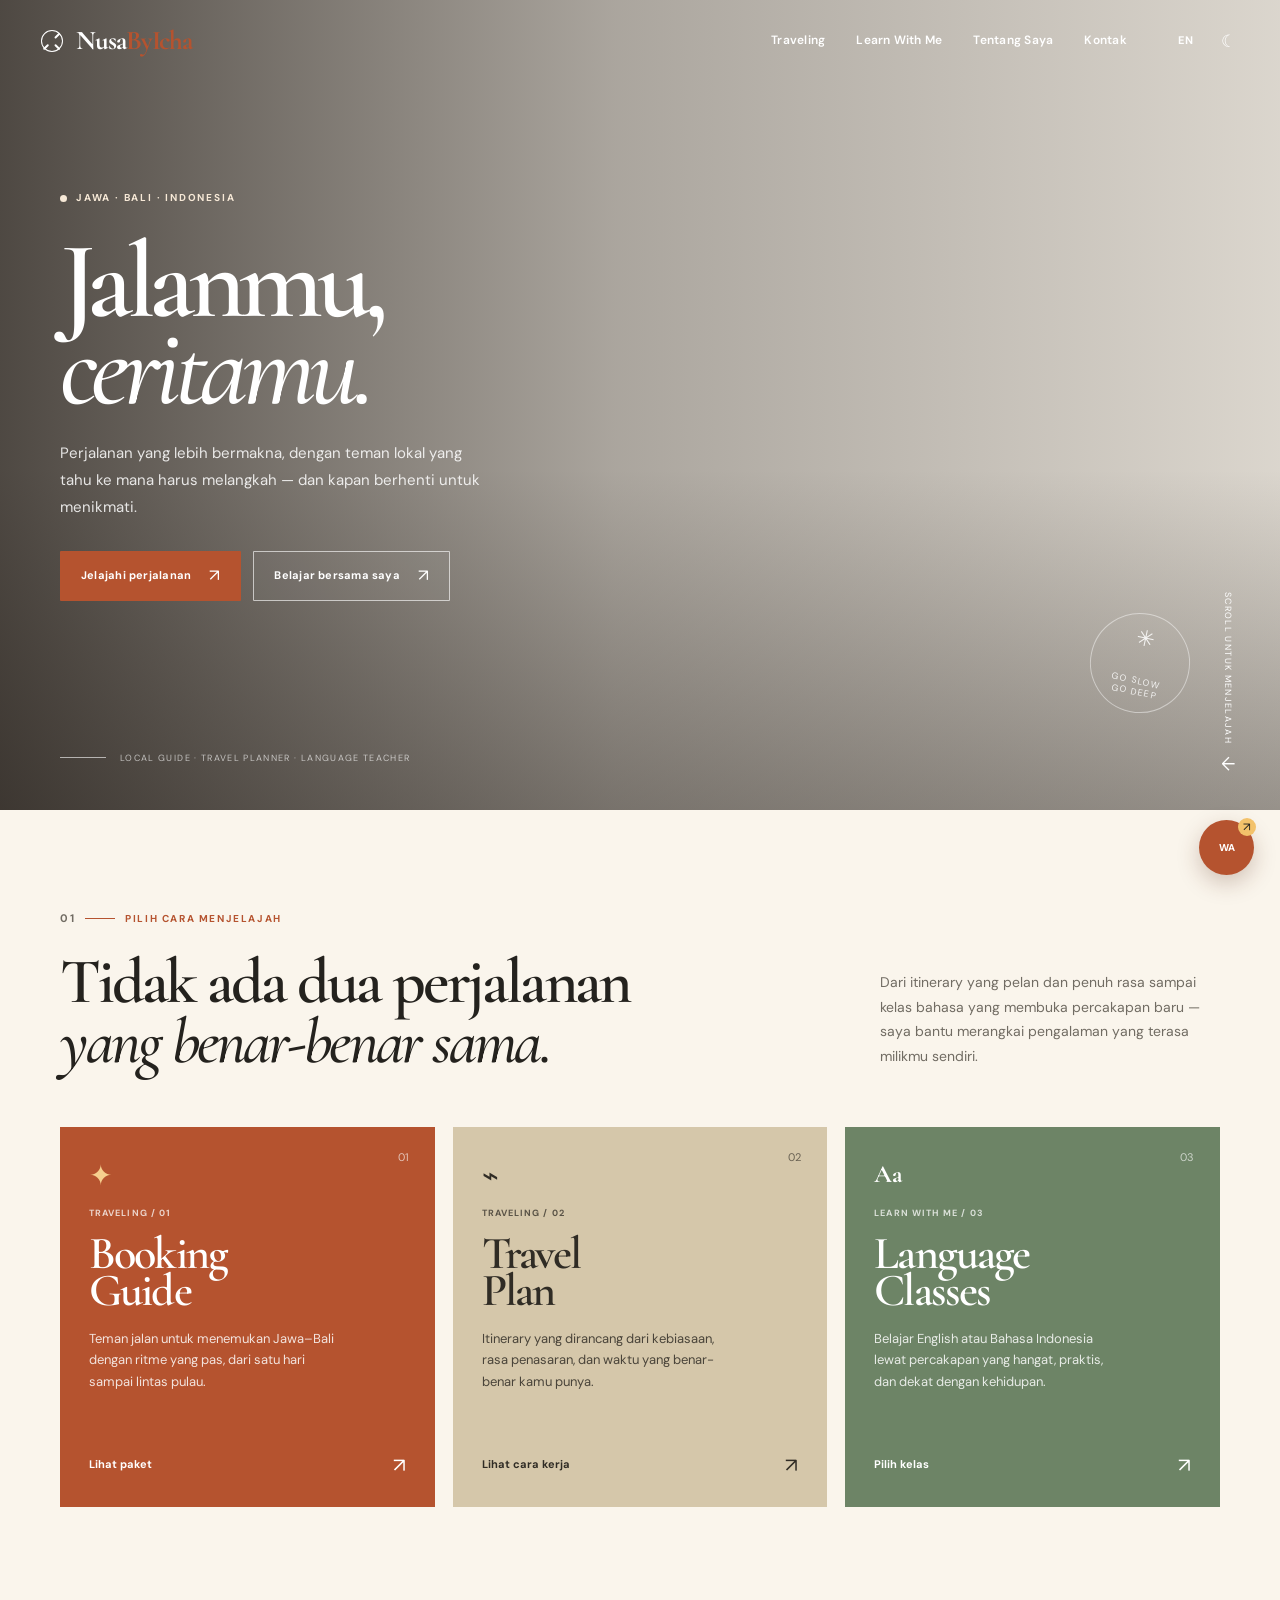
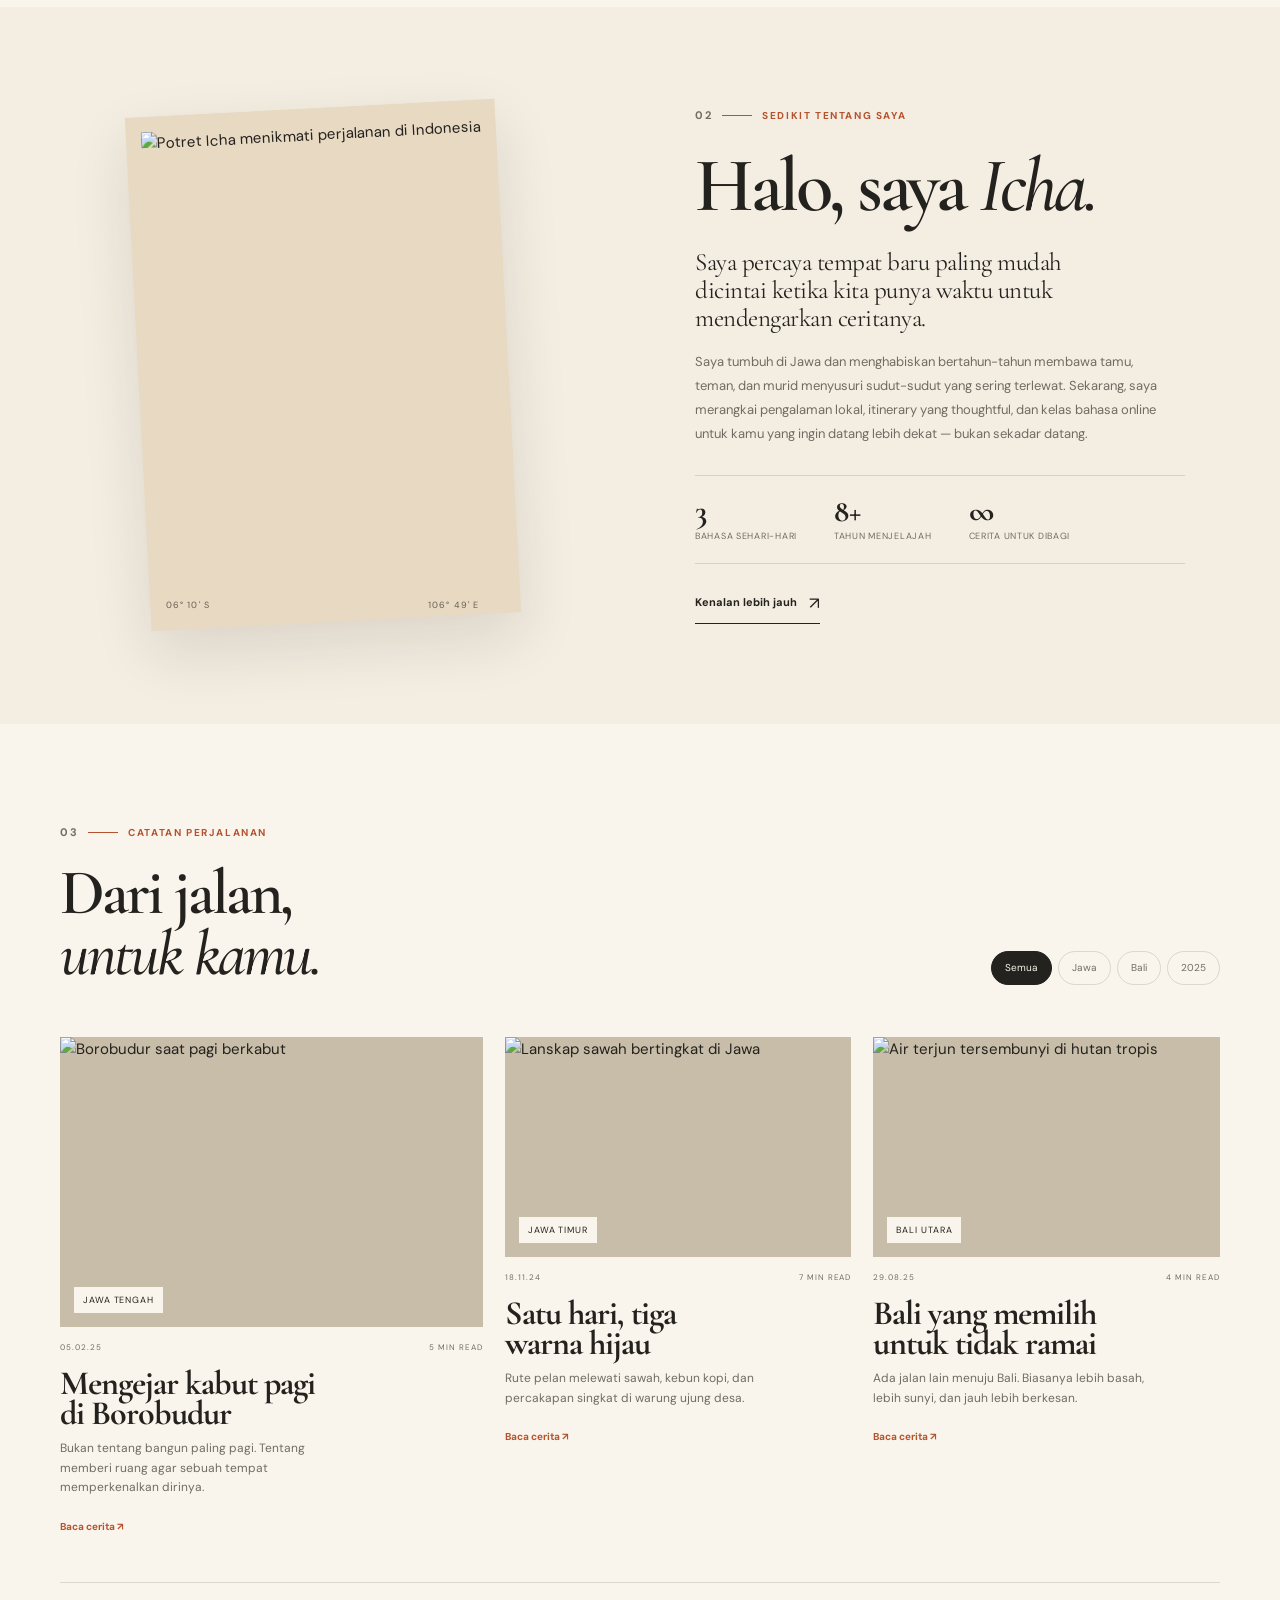
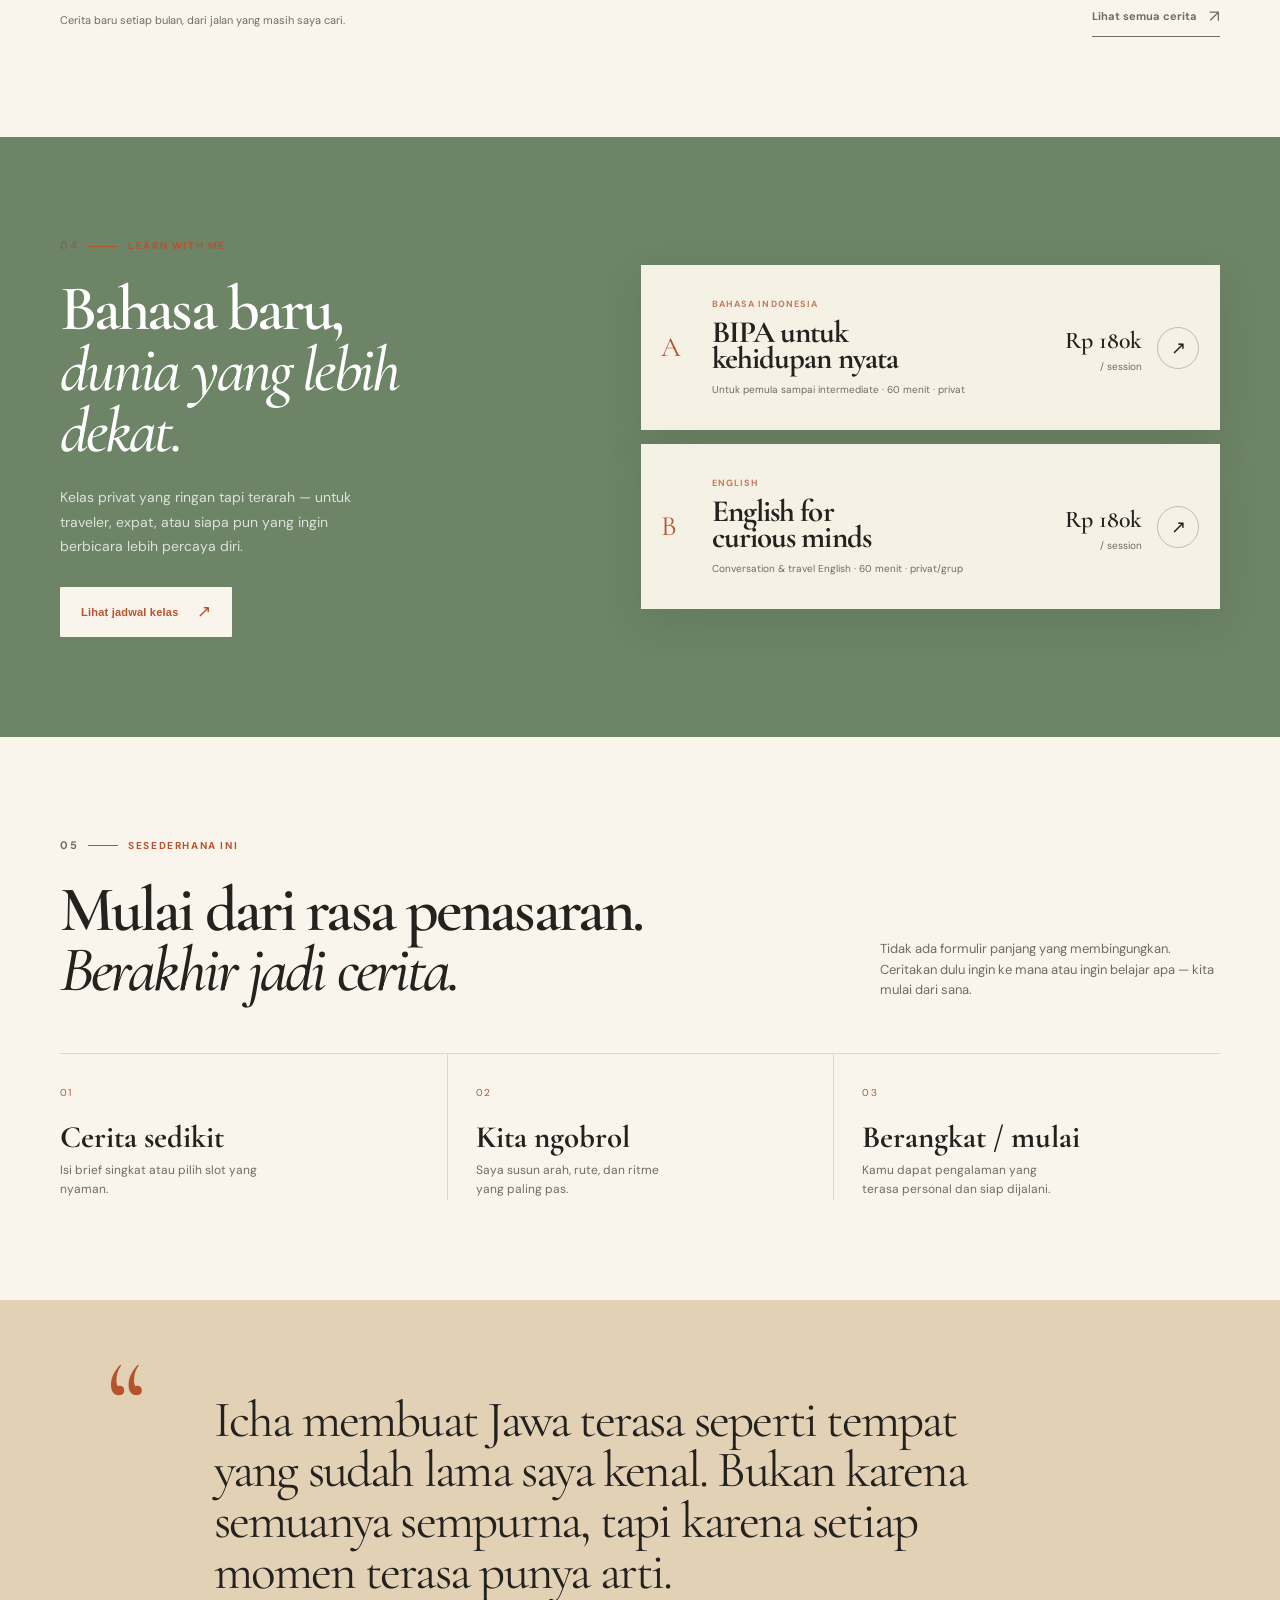
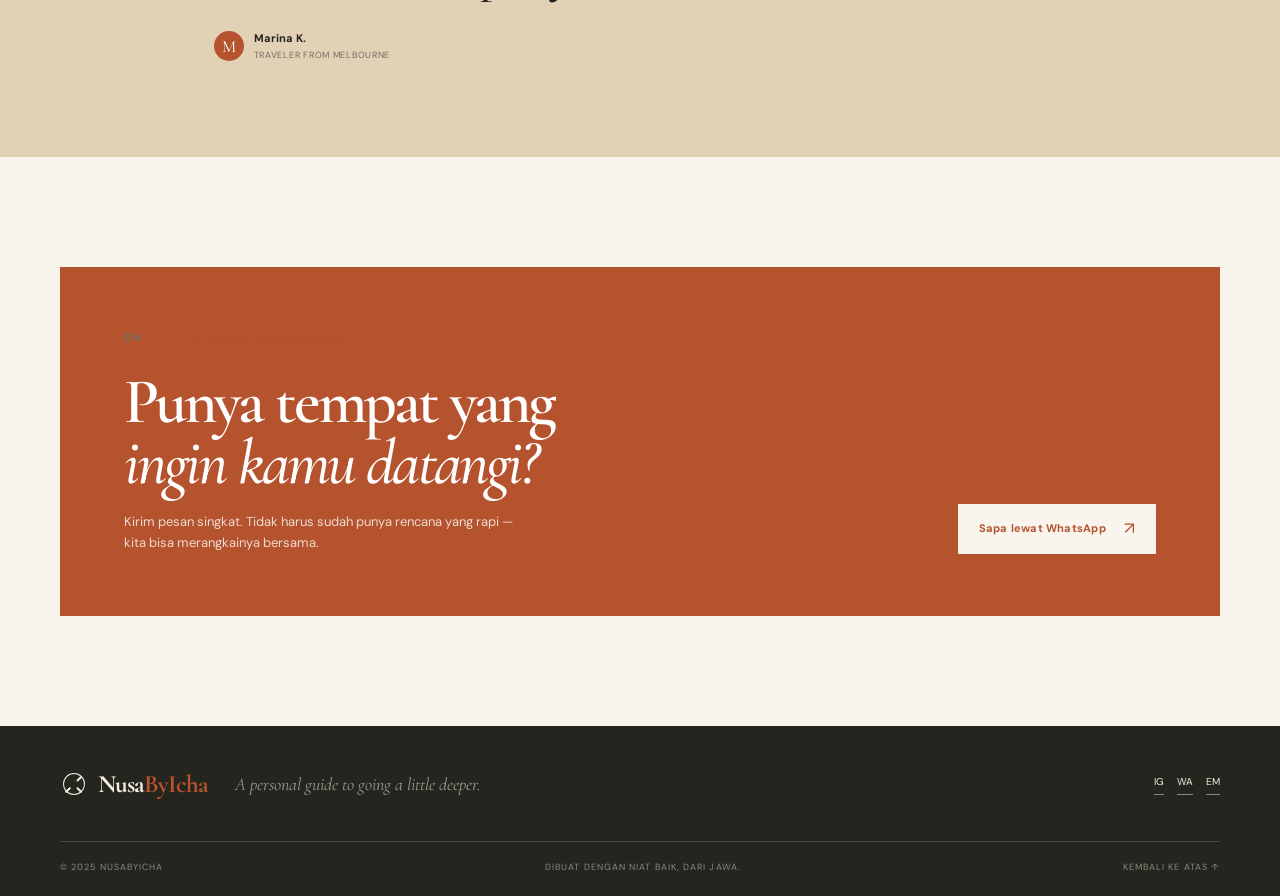
==== commit 67448b2e: "Rebrand site for NusaByIcha and add Icha photo" ====
--- a/public/index.html
+++ b/public/index.html
@@ -3,9 +3,9 @@
   <head>
     <meta charset="UTF-8" />
     <meta name="viewport" content="width=device-width, initial-scale=1.0" />
-    <meta name="description" content="Jelajahku — local guide Jawa–Bali, travel planner, dan kelas bahasa online yang personal." />
+    <meta name="description" content="NusaByIcha — local guide Jawa–Bali, travel planner, dan kelas bahasa online yang personal." />
     <meta name="theme-color" content="#B5532F" />
-    <title>Jelajahku — Jalanmu, ceritamu.</title>
+    <title>NusaByIcha — Jalanmu, ceritamu.</title>
     <link rel="preconnect" href="https://fonts.googleapis.com" />
     <link rel="preconnect" href="https://fonts.gstatic.com" crossorigin />
     <link href="https://fonts.googleapis.com/css2?family=Cormorant+Garamond:wght@500;600;700&family=DM+Sans:wght@400;500;600;700&display=swap" rel="stylesheet" />
@@ -14,9 +14,9 @@
   <body>
     <div class="site-shell">
       <header class="site-header" data-header>
-        <a class="brand" href="#top" aria-label="Jelajahku home">
+        <a class="brand" href="#top" aria-label="NusaByIcha home">
           <span class="brand-mark" aria-hidden="true"><span></span><span></span><span></span></span>
-          <span class="brand-word">Jelajah<span>ku</span></span>
+          <span class="brand-word">Nusa<span>ByIcha</span></span>
         </a>
         <nav class="main-nav" data-nav aria-label="Main navigation">
           <a href="#traveling" data-i18n="navTraveling">Traveling</a>
@@ -89,12 +89,12 @@
         <section class="about-section section-pad" id="about">
           <div class="about-layout wrap">
             <div class="portrait-wrap">
-              <div class="portrait-frame"><img src="/manus-storage/async-images/lqtObfdhzVjnsPF3rWbEGC/image-2.webp" alt="Potret guide Jelajahku di jalan desa Jawa" /></div>
+              <div class="portrait-frame"><img src="/icha-photo.webp" alt="Potret Icha menikmati perjalanan di Indonesia" /></div>
               <div class="portrait-caption"><span>06° 10' S</span><span>106° 49' E</span></div>
             </div>
             <div class="about-copy">
               <div class="section-kicker"><span>02</span><i></i><span data-i18n="aboutKicker">Sedikit tentang saya</span></div>
-              <h2 data-i18n="aboutTitle">Halo, saya <em>Raka.</em></h2>
+              <h2 data-i18n="aboutTitle">Halo, saya <em>Icha.</em></h2>
               <p class="lead" data-i18n="aboutLead">Saya percaya tempat baru paling mudah dicintai ketika kita punya waktu untuk mendengarkan ceritanya.</p>
               <p data-i18n="aboutBody">Saya tumbuh di Jawa dan menghabiskan bertahun-tahun membawa tamu, teman, dan murid menyusuri sudut-sudut yang sering terlewat. Sekarang, saya merangkai pengalaman lokal, itinerary yang thoughtful, dan kelas bahasa online untuk kamu yang ingin datang lebih dekat — bukan sekadar datang.</p>
               <div class="about-details"><span><b>3</b><small data-i18n="aboutDetailOne">bahasa sehari-hari</small></span><span><b>8+</b><small data-i18n="aboutDetailTwo">tahun menjelajah</small></span><span><b>∞</b><small data-i18n="aboutDetailThree">cerita untuk dibagi</small></span></div>
@@ -115,12 +115,12 @@
               <h3 data-i18n="storyOneTitle">Mengejar kabut pagi<br />di Borobudur</h3><p data-i18n="storyOneCopy">Bukan tentang bangun paling pagi. Tentang memberi ruang agar sebuah tempat memperkenalkan dirinya.</p><a class="story-link" href="#contact"><span data-i18n="readStory">Baca cerita</span> ↗</a>
             </article>
             <article class="story-card" data-location="java" data-year="2024">
-              <div class="story-image"><img src="/story-rice-terraces.webp" alt="Lanskap sawah bertingkat di Jawa" /><span class="story-tag">Jawa Timur</span></div>
+              <div class="story-image"><img src="/manus-storage/async-images/xA9oPOV7TwLTlT0DDa2aYW/image-2.webp" alt="Lanskap sawah bertingkat di Jawa" /><span class="story-tag">Jawa Timur</span></div>
               <div class="story-meta"><span>18.11.24</span><span>7 min read</span></div>
               <h3 data-i18n="storyTwoTitle">Satu hari, tiga<br />warna hijau</h3><p data-i18n="storyTwoCopy">Rute pelan melewati sawah, kebun kopi, dan percakapan singkat di warung ujung desa.</p><a class="story-link" href="#contact"><span data-i18n="readStory">Baca cerita</span> ↗</a>
             </article>
             <article class="story-card" data-location="bali" data-year="2025">
-              <div class="story-image"><img src="/story-waterfall.jpg" alt="Air terjun tersembunyi di hutan tropis" /><span class="story-tag">Bali Utara</span></div>
+              <div class="story-image"><img src="/manus-storage/async-images/xA9oPOV7TwLTlT0DDa2aYW/image-3.webp" alt="Air terjun tersembunyi di hutan tropis" /><span class="story-tag">Bali Utara</span></div>
               <div class="story-meta"><span>29.08.25</span><span>4 min read</span></div>
               <h3 data-i18n="storyThreeTitle">Bali yang memilih<br />untuk tidak ramai</h3><p data-i18n="storyThreeCopy">Ada jalan lain menuju Bali. Biasanya lebih basah, lebih sunyi, dan jauh lebih berkesan.</p><a class="story-link" href="#contact"><span data-i18n="readStory">Baca cerita</span> ↗</a>
             </article>
@@ -145,28 +145,29 @@
         </section>
 
         <section class="testimonial-section">
-          <div class="wrap testimonial-wrap"><div class="quote-mark">“</div><blockquote data-i18n="quote">Raka membuat Jawa terasa seperti tempat yang sudah lama saya kenal. Bukan karena semuanya sempurna, tapi karena setiap momen terasa punya arti.</blockquote><div class="quote-by"><span class="avatar">M</span><span><b>Marina K.</b><small data-i18n="quoteRole">Traveler from Melbourne</small></span></div></div>
+          <div class="wrap testimonial-wrap"><div class="quote-mark">“</div><blockquote data-i18n="quote">Icha membuat Jawa terasa seperti tempat yang sudah lama saya kenal. Bukan karena semuanya sempurna, tapi karena setiap momen terasa punya arti.</blockquote><div class="quote-by"><span class="avatar">M</span><span><b>Marina K.</b><small data-i18n="quoteRole">Traveler from Melbourne</small></span></div></div>
         </section>
 
         <section class="contact-section wrap section-pad" id="contact">
-          <div class="contact-card"><div><div class="section-kicker light"><span>06</span><i></i><span data-i18n="contactKicker">Mari mulai percakapan</span></div><h2 data-i18n="contactTitle">Punya tempat yang<br /><em>ingin kamu datangi?</em></h2><p data-i18n="contactCopy">Kirim pesan singkat. Tidak harus sudah punya rencana yang rapi — kita bisa merangkainya bersama.</p></div><a class="button button-light" href="https://wa.me/6281234567890" target="_blank" rel="noreferrer"><span data-i18n="contactCta">Sapa lewat WhatsApp</span> <span>↗</span></a></div>
+          <div class="contact-card"><div><div class="section-kicker light"><span>06</span><i></i><span data-i18n="contactKicker">Mari mulai percakapan</span></div><h2 data-i18n="contactTitle">Punya tempat yang<br /><em>ingin kamu datangi?</em></h2><p data-i18n="contactCopy">Kirim pesan singkat. Tidak harus sudah punya rencana yang rapi — kita bisa merangkainya bersama.</p></div><a class="button button-light" href="https://wa.me/6282331458963" target="_blank" rel="noreferrer"><span data-i18n="contactCta">Sapa lewat WhatsApp</span> <span>↗</span></a></div>
         </section>
       </main>
 
-      <footer class="site-footer"><div class="wrap footer-top"><a class="brand brand-footer" href="#top"><span class="brand-mark" aria-hidden="true"><span></span><span></span><span></span></span><span class="brand-word">Jelajah<span>ku</span></span></a><p data-i18n="footerLine">A personal guide to going a little deeper.</p><div class="footer-socials"><a href="#contact">IG</a><a href="#contact">WA</a><a href="#contact">EM</a></div></div><div class="wrap footer-bottom"><span>© 2025 Jelajahku</span><span data-i18n="footerMade">Dibuat dengan niat baik, dari Jawa.</span><a href="#top" data-i18n="footerBack">Kembali ke atas ↑</a></div></footer>
+      <footer class="site-footer"><div class="wrap footer-top"><a class="brand brand-footer" href="#top"><span class="brand-mark" aria-hidden="true"><span></span><span></span><span></span></span><span class="brand-word">Nusa<span>ByIcha</span></span></a><p data-i18n="footerLine">A personal guide to going a little deeper.</p><div class="footer-socials"><a href="#contact">IG</a><a href="#contact">WA</a><a href="#contact">EM</a></div></div><div class="wrap footer-bottom"><span>© 2025 NusaByIcha</span><span data-i18n="footerMade">Dibuat dengan niat baik, dari Jawa.</span><a href="#top" data-i18n="footerBack">Kembali ke atas ↑</a></div></footer>
 
-      <a class="whatsapp-float" href="https://wa.me/6281234567890" target="_blank" rel="noreferrer" aria-label="Chat on WhatsApp"><span>WA</span><i>↗</i></a>
+      <a class="whatsapp-float" href="https://wa.me/6282331458963" target="_blank" rel="noreferrer" aria-label="Chat on WhatsApp"><span>WA</span><i>↗</i></a>
     </div>
 
     <div class="modal-backdrop" data-modal hidden>
       <div class="booking-modal" role="dialog" aria-modal="true" aria-labelledby="modal-title">
         <button class="modal-close" type="button" data-modal-close aria-label="Close">×</button>
-        <div class="modal-kicker"><span class="eyebrow-dot"></span><span data-i18n="modalKicker">Demo booking flow</span></div>
+        <div class="modal-kicker"><span class="eyebrow-dot"></span><span data-i18n="modalKicker">Form layanan</span></div>
         <h2 id="modal-title" data-i18n="modalTitle">Mulai dari<br /><em>yang kamu mau.</em></h2>
-        <p data-i18n="modalCopy">Pilih layanan di bawah. Ini masih prototipe — belum ada pembayaran dan belum ada data yang dikirim.</p>
-        <div class="booking-options"><button type="button" class="booking-option active" data-option="guide"><span>01</span><strong data-i18n="modalGuide">Booking Guide</strong><small>Jawa · Bali</small></button><button type="button" class="booking-option" data-option="plan"><span>02</span><strong data-i18n="modalPlan">Travel Plan</strong><small>Custom itinerary</small></button><button type="button" class="booking-option" data-option="learn"><span>03</span><strong data-i18n="modalLearn">Learn With Me</strong><small>English · BIPA</small></button></div>
-        <form class="booking-form" data-booking-form><label><span data-i18n="formName">Nama kamu</span><input name="name" placeholder="e.g. Alex" required /></label><label><span data-i18n="formEmail">Email atau WhatsApp</span><input name="contact" placeholder="e.g. hello@email.com" required /></label><label><span data-i18n="formNote">Ceritakan sedikit</span><textarea name="note" rows="3" placeholder="Kapan kamu ingin mulai?" required></textarea></label><button class="button button-primary full-width" type="submit"><span data-i18n="formSubmit">Kirim minat saya</span> <span>↗</span></button></form>
-        <div class="booking-success" hidden><div class="success-symbol">✦</div><h3 data-i18n="successTitle">Pesanmu sudah tiba.</h3><p data-i18n="successCopy">Terima kasih — ini demo, jadi belum ada yang benar-benar terkirim. Di versi live, kamu akan diarahkan ke WhatsApp atau kalender.</p><button class="underlined-link" type="button" data-modal-close><span data-i18n="successClose">Tutup demo</span> ↗</button></div>
+        <p data-i18n="modalCopy">Pilih layanan di bawah untuk melihat pertanyaan yang sesuai. Ini masih prototipe — belum ada pembayaran dan belum ada data yang dikirim.</p>
+        <div class="booking-options"><button type="button" class="booking-option active" data-option="guide"><span>01</span><strong data-i18n="modalGuide">Booking Guide</strong><small>Jawa · Bali</small></button><button type="button" class="booking-option" data-option="plan"><span>02</span><strong data-i18n="modalPlan">Travel Plan</strong><small>Custom itinerary</small></button><button type="button" class="booking-option" data-option="learn"><span>03</span><strong data-i18n="modalLearn">Learn With Me</strong><small>English · BIPA</small></button><button type="button" class="booking-option" data-option="contact"><span>04</span><strong data-i18n="modalContact">Kontak Umum</strong><small>Message</small></button></div>
+        <div class="dynamic-form-copy" data-dynamic-form-copy></div>
+        <form class="booking-form" data-booking-form><div class="dynamic-fields" data-dynamic-fields></div><p class="form-privacy" data-i18n="privacyNote">Data Anda hanya dipakai untuk keperluan layanan ini dan tidak dibagikan ke pihak lain.</p><button class="button button-primary full-width" type="submit"><span data-i18n="formSubmit">Kirim Permintaan</span> <span>↗</span></button></form>
+        <div class="booking-success" hidden><div class="success-symbol">✦</div><h3 data-i18n="successTitle">Permintaan sudah diterima.</h3><p data-i18n="successCopy">Terima kasih. Saya akan mengecek detailnya dan membalas dalam 24 jam lewat WhatsApp atau email.</p><button class="underlined-link" type="button" data-modal-close><span data-i18n="successClose">Tutup demo</span> ↗</button></div>
       </div>
     </div>
 
--- a/styles.css
+++ b/styles.css
@@ -1 +1,4 @@
-:root{--terracotta:#b5532f;--terracotta-dark:#8e3f25;--sage:#6d8466;--sage-dark:#4e6650;--cream:#faf5ec;--paper:#f3ede2;--ink:#24221e;--muted:#716c63;--line:rgba(36,34,30,.14);--serif:'Cormorant Garamond',Georgia,serif;--sans:'DM Sans',Arial,sans-serif;--shadow:0 24px 60px rgba(55,40,25,.12);color-scheme:light}*{box-sizing:border-box}html{scroll-behavior:smooth}body{margin:0;background:var(--cream);color:var(--ink);font-family:var(--sans);font-size:15px;line-height:1.6;-webkit-font-smoothing:antialiased}body.dark{--cream:#1c1d1a;--paper:#252722;--ink:#f5efe3;--muted:#bdb5a8;--line:rgba(250,245,236,.16);--shadow:0 24px 60px rgba(0,0,0,.24);color-scheme:dark}.site-shell{overflow:hidden}.wrap{width:min(1160px,calc(100% - 48px));margin-inline:auto}.site-header{position:fixed;z-index:20;top:0;left:0;right:0;height:82px;padding:0 38px;display:flex;align-items:center;justify-content:space-between;color:#fff;transition:background .3s ease,box-shadow .3s ease, color .3s ease}.site-header.scrolled{background:color-mix(in srgb,var(--cream) 92%,transparent);color:var(--ink);box-shadow:0 1px 0 var(--line);backdrop-filter:blur(14px)}.brand{display:inline-flex;align-items:center;gap:10px;color:inherit;text-decoration:none}.brand-mark{width:28px;height:28px;display:inline-flex;align-items:center;justify-content:center;position:relative;transform:rotate(45deg)}.brand-mark:before{content:'';position:absolute;inset:3px;border:1.5px solid currentColor;border-radius:50%}.brand-mark span{position:absolute;background:currentColor;width:2px;height:7px;border-radius:2px}.brand-mark span:nth-child(1){transform:translateY(-8px)}.brand-mark span:nth-child(2){transform:rotate(90deg) translateY(-8px)}.brand-mark span:nth-child(3){transform:rotate(180deg) translateY(-8px)}.brand-word{font-family:var(--serif);font-size:27px;font-weight:700;letter-spacing:-.04em}.brand-word span{color:var(--terracotta)}.main-nav{display:flex;gap:31px;margin-left:auto;margin-right:45px}.main-nav a{color:inherit;text-decoration:none;font-size:12px;font-weight:600;letter-spacing:.02em;position:relative}.main-nav a:after{content:'';position:absolute;height:1px;background:currentColor;left:0;right:100%;bottom:-7px;transition:right .25s ease}.main-nav a:hover:after{right:0}.header-actions{display:flex;align-items:center;gap:14px}.text-control,.icon-button,.menu-button{border:0;background:transparent;color:inherit;font:inherit;cursor:pointer}.text-control{font-size:11px;font-weight:700;letter-spacing:.1em}.icon-button{width:28px;height:28px;font-size:17px;display:grid;place-items:center}.menu-button{display:none;width:30px;padding:0}.menu-button span{display:block;height:1px;background:currentColor;margin:6px 0}.hero{height:clamp(660px,90vh,820px);min-height:660px;position:relative;color:#fff;isolation:isolate}.hero-image{position:absolute;inset:0;background-image:url('/manus-storage/async-images/lqtObfdhzVjnsPF3rWbEGC/image-1.webp');background-size:cover;background-position:center 44%;z-index:-3}.hero-overlay{position:absolute;inset:0;background:linear-gradient(90deg,rgba(30,24,19,.78) 0%,rgba(30,24,19,.36) 48%,rgba(30,24,19,.14) 100%),linear-gradient(0deg,rgba(30,24,19,.36),transparent 42%);z-index:-2}.hero-content{height:100%;padding-top:180px;position:relative}.eyebrow{display:flex;align-items:center;gap:9px;text-transform:uppercase;font-size:10px;letter-spacing:.18em;font-weight:700;color:var(--terracotta)}.eyebrow.light{color:#f7e9d7}.eyebrow-dot{width:7px;height:7px;background:currentColor;border-radius:50%;display:inline-block}.hero h1{font-family:var(--serif);font-size:clamp(70px,8.5vw,124px);line-height:.8;letter-spacing:-.06em;font-weight:600;margin:32px 0 28px}.hero h1 em,.intro h2 em,.about-copy h2 em,.journal-head h2 em,.learn-intro h2 em,.process-heading h2 em,.contact-card h2 em,.booking-modal h2 em{font-style:italic;font-weight:500}.hero-copy{width:min(420px,90%);font-size:15px;line-height:1.8;color:rgba(255,255,255,.85);margin:0 0 30px}.hero-actions{display:flex;gap:12px;flex-wrap:wrap}.button{display:inline-flex;align-items:center;justify-content:center;gap:18px;min-height:50px;padding:0 20px;border:1px solid transparent;border-radius:1px;text-decoration:none;font-size:11px;font-weight:700;letter-spacing:.02em;cursor:pointer;transition:transform .2s ease,background .2s ease,border-color .2s ease}.button:hover{transform:translateY(-3px)}.button span:last-child{font-size:17px;font-weight:400}.button-primary{background:var(--terracotta);color:#fff}.button-primary:hover{background:var(--terracotta-dark)}.button-ghost{border-color:rgba(255,255,255,.62);color:#fff;background:rgba(255,255,255,.04)}.button-ghost:hover{border-color:#fff;background:rgba(255,255,255,.12)}.button-light{background:var(--cream);color:var(--terracotta)}.hero-aside{position:absolute;bottom:45px;left:0;display:flex;align-items:center;gap:14px;text-transform:uppercase;letter-spacing:.15em;font-size:9px;color:rgba(255,255,255,.65)}.aside-line{width:46px;height:1px;background:rgba(255,255,255,.6)}.hero-stamp{position:absolute;right:7%;bottom:12%;width:100px;height:100px;border:1px solid rgba(255,255,255,.45);border-radius:50%;display:grid;place-items:center;text-align:center;transform:rotate(12deg);color:rgba(255,255,255,.86)}.hero-stamp span{font-size:22px;display:block;line-height:.8}.hero-stamp small{font-size:9px;line-height:1.2;text-transform:uppercase;letter-spacing:.14em}.scroll-cue{position:absolute;right:38px;bottom:38px;display:flex;align-items:center;gap:12px;color:#fff;text-decoration:none;font-size:9px;letter-spacing:.15em;text-transform:uppercase;writing-mode:vertical-rl}.scroll-cue i{font-size:18px;font-style:normal}.section-pad{padding-block:100px}.section-kicker{display:flex;align-items:center;gap:10px;text-transform:uppercase;letter-spacing:.16em;font-size:10px;color:var(--terracotta);font-weight:700}.section-kicker i{width:30px;height:1px;background:currentColor;display:inline-block}.section-kicker>span:first-child{font-size:11px;color:var(--muted)}.intro-heading{display:flex;align-items:end;justify-content:space-between;gap:45px;margin-top:24px}.intro h2,.about-copy h2,.journal-head h2,.learn-intro h2,.process-heading h2,.contact-card h2{font-family:var(--serif);font-weight:600;letter-spacing:-.045em;line-height:.95;font-size:clamp(46px,5vw,72px);margin:0}.intro-heading p{width:340px;color:var(--muted);font-size:14px;line-height:1.75;margin:0 0 5px}.service-grid{display:grid;grid-template-columns:repeat(3,1fr);gap:18px;margin-top:54px}.service-card{min-height:380px;padding:27px 29px 26px;position:relative;display:flex;flex-direction:column;overflow:hidden;transition:transform .25s ease,box-shadow .25s ease}.service-card:hover{transform:translateY(-8px);box-shadow:var(--shadow)}.service-guide{background:var(--terracotta);color:#fff}.service-plan{background:#d5c7aa;color:#302c25}.service-learn{background:var(--sage);color:#fff}.card-number{position:absolute;right:26px;top:22px;font-size:11px;opacity:.65}.service-icon{font-family:var(--serif);font-size:28px;height:52px}.service-guide .service-icon{color:#f6cf8e}.service-learn .service-icon{font-size:25px;font-weight:700}.card-label{text-transform:uppercase;letter-spacing:.12em;font-size:9px;font-weight:700;margin:0 0 14px;opacity:.75}.service-card h3{font-family:var(--serif);font-size:46px;line-height:.82;letter-spacing:-.04em;margin:0 0 18px;font-weight:600}.service-card>p:not(.card-label){font-size:13px;line-height:1.65;max-width:245px;margin:0;opacity:.84}.card-link{margin-top:auto;padding:0;background:none;border:0;color:inherit;display:flex;align-items:center;justify-content:space-between;cursor:pointer;font:inherit;font-size:11px;font-weight:700;text-align:left}.card-link b{font-size:20px;font-weight:400}.about-section{background:var(--paper)}.about-layout{display:grid;grid-template-columns:1fr 1fr;gap:110px;align-items:center}.portrait-wrap{max-width:405px;justify-self:center;position:relative}.portrait-frame{padding:15px 15px 46px;background:#e7d9c2;transform:rotate(-3deg);box-shadow:var(--shadow)}.portrait-frame img{width:100%;display:block;aspect-ratio:3/4;object-fit:cover}.portrait-caption{position:absolute;bottom:10px;left:28px;right:28px;display:flex;justify-content:space-between;font-size:9px;letter-spacing:.13em;color:#675f52}.about-copy{max-width:490px}.about-copy h2{margin:25px 0 25px;font-size:clamp(53px,6vw,78px)}.about-copy .lead{font-family:var(--serif);font-size:25px;line-height:1.12;letter-spacing:-.02em;max-width:420px;margin:0 0 18px}.about-copy>p:not(.lead){font-size:13px;color:var(--muted);line-height:1.85;max-width:465px}.about-details{display:flex;gap:37px;border-top:1px solid var(--line);border-bottom:1px solid var(--line);padding:20px 0;margin:29px 0 25px}.about-details span{display:flex;flex-direction:column;gap:2px}.about-details b{font-family:var(--serif);font-size:31px;line-height:1}.about-details small{font-size:9px;text-transform:uppercase;letter-spacing:.08em;color:var(--muted)}.underlined-link{border:0;border-bottom:1px solid currentColor;background:none;padding:0 0 6px;color:inherit;font:inherit;font-size:11px;font-weight:700;cursor:pointer;text-decoration:none;display:inline-flex;gap:12px;align-items:center}.underlined-link b{font-size:17px;font-weight:400}.journal-head{display:flex;justify-content:space-between;align-items:end}.journal-head h2{margin-top:22px}.journal-tools{display:flex;gap:6px;align-items:center;flex-wrap:wrap}.filter-button{background:none;border:1px solid var(--line);color:var(--muted);padding:8px 13px;font:inherit;font-size:10px;cursor:pointer;border-radius:30px}.filter-button.active,.filter-button:hover{background:var(--ink);border-color:var(--ink);color:var(--cream)}.journal-grid{display:grid;grid-template-columns:1.22fr 1fr 1fr;gap:22px;margin-top:52px}.story-card{min-width:0}.story-image{height:220px;position:relative;overflow:hidden;background:#c8bda9}.story-featured .story-image{height:290px}.story-image img{width:100%;height:100%;object-fit:cover;display:block;transition:transform .4s ease}.story-card:hover .story-image img{transform:scale(1.04)}.story-tag{position:absolute;left:14px;bottom:14px;padding:6px 9px;background:var(--cream);color:var(--ink);font-size:9px;text-transform:uppercase;letter-spacing:.1em}.story-meta{display:flex;justify-content:space-between;margin-top:14px;color:var(--muted);text-transform:uppercase;letter-spacing:.12em;font-size:8px}.story-card h3{font-family:var(--serif);font-size:34px;line-height:.9;letter-spacing:-.03em;margin:15px 0 9px}.story-card p{color:var(--muted);font-size:12px;line-height:1.65;max-width:280px;margin:0 0 15px}.story-link{color:var(--terracotta);font-size:10px;text-decoration:none;font-weight:700}.journal-footer{border-top:1px solid var(--line);margin-top:45px;padding-top:20px;display:flex;align-items:center;justify-content:space-between;color:var(--muted);font-size:11px}.learn-section{background:var(--sage);color:#fff}.learn-layout{display:grid;grid-template-columns:1fr 1.18fr;gap:90px;align-items:center}.learn-intro{max-width:390px}.learn-intro h2{font-size:clamp(50px,5vw,74px);margin:24px 0}.learn-intro>p{color:rgba(255,255,255,.76);font-size:14px;line-height:1.75;max-width:330px;margin:0 0 28px}.class-stack{display:flex;flex-direction:column;gap:14px}.class-card{background:rgba(252,247,237,.95);color:var(--ink);padding:22px 20px;display:grid;grid-template-columns:36px 1fr auto 43px;align-items:center;gap:15px;min-height:165px;box-shadow:0 14px 40px rgba(35,55,30,.12)}.class-index{font-family:var(--serif);color:var(--terracotta);font-size:28px}.class-card .card-label{color:var(--terracotta);margin-bottom:7px}.class-card h3{font-family:var(--serif);font-size:31px;line-height:.86;letter-spacing:-.03em;margin:0 0 10px}.class-card p:not(.card-label){font-size:10px;color:var(--muted);margin:0}.class-card strong{font-family:var(--serif);font-size:24px;white-space:nowrap;font-weight:600}.class-card strong small{font:10px var(--sans);display:block;color:var(--muted);text-align:right}.round-arrow{width:42px;height:42px;border:1px solid rgba(36,34,30,.25);border-radius:50%;background:none;color:var(--ink);font-size:18px;cursor:pointer}.round-arrow:hover{background:var(--terracotta);border-color:var(--terracotta);color:#fff}.process-heading{display:flex;justify-content:space-between;align-items:end;gap:40px;margin-top:25px}.process-heading p{max-width:340px;color:var(--muted);font-size:13px;margin:0}.process-steps{display:grid;grid-template-columns:repeat(3,1fr);border-top:1px solid var(--line);margin-top:52px}.process-step{padding:25px 30px 0 0;position:relative}.process-step+ .process-step{border-left:1px solid var(--line);padding-left:28px}.process-step span{font-size:10px;color:var(--terracotta);letter-spacing:.12em}.process-step h3{font-family:var(--serif);font-size:31px;line-height:1;margin:19px 0 8px}.process-step p{color:var(--muted);font-size:12px;max-width:210px;margin:0}.testimonial-section{background:#e3d1b5}.testimonial-wrap{padding:95px 12%;position:relative}.quote-mark{font-family:var(--serif);font-size:120px;line-height:.5;color:var(--terracotta);position:absolute;top:73px;left:4%}.testimonial-wrap blockquote{font-family:var(--serif);font-size:clamp(31px,4vw,52px);line-height:.99;letter-spacing:-.035em;max-width:760px;margin:0 0 33px}.quote-by{display:flex;align-items:center;gap:10px}.avatar{width:30px;height:30px;background:var(--terracotta);border-radius:50%;color:#fff;display:grid;place-items:center;font-family:var(--serif);font-size:17px}.quote-by b,.quote-by small{display:block}.quote-by b{font-size:11px}.quote-by small{font-size:9px;color:var(--muted);text-transform:uppercase;letter-spacing:.08em}.contact-section{padding-block:110px}.contact-card{background:var(--terracotta);color:#fff;padding:62px 64px;display:flex;align-items:end;justify-content:space-between;gap:35px}.contact-card h2{font-size:clamp(48px,5vw,75px);margin:25px 0 19px}.contact-card p{font-size:13px;color:rgba(255,255,255,.78);max-width:400px;margin:0}.site-footer{background:#25251f;color:#f4ecdd;padding:38px 0 22px}.footer-top{display:flex;align-items:center;gap:27px;padding-bottom:37px;border-bottom:1px solid rgba(255,255,255,.15)}.brand-footer{font-size:20px}.brand-footer .brand-word{font-size:25px}.footer-top>p{color:rgba(244,236,221,.58);font-family:var(--serif);font-size:18px;margin:0 auto 0 0;font-style:italic}.footer-socials{display:flex;gap:13px}.footer-socials a{color:inherit;font-size:10px;text-decoration:none;border-bottom:1px solid rgba(255,255,255,.45);padding-bottom:4px}.footer-bottom{display:flex;justify-content:space-between;gap:20px;padding-top:18px;color:rgba(244,236,221,.5);font-size:9px;text-transform:uppercase;letter-spacing:.12em}.footer-bottom a{color:inherit;text-decoration:none}.whatsapp-float{position:fixed;z-index:18;right:26px;bottom:25px;width:55px;height:55px;border-radius:50%;background:var(--terracotta);color:#fff;display:grid;place-items:center;text-decoration:none;box-shadow:0 8px 22px rgba(90,45,25,.25);transition:transform .2s ease}.whatsapp-float:hover{transform:scale(1.08) rotate(-8deg)}.whatsapp-float span{font-size:10px;font-weight:700}.whatsapp-float i{position:absolute;right:-2px;top:-2px;width:18px;height:18px;border-radius:50%;background:#f3c26b;color:var(--ink);font-size:12px;font-style:normal;display:grid;place-items:center}.modal-backdrop{position:fixed;z-index:40;inset:0;background:rgba(26,22,18,.6);display:grid;place-items:center;padding:20px;backdrop-filter:blur(8px)}.modal-backdrop[hidden]{display:none}.booking-modal{width:min(570px,100%);max-height:min(92vh,760px);overflow:auto;background:var(--cream);color:var(--ink);padding:38px 42px 42px;position:relative;box-shadow:var(--shadow)}.modal-close{position:absolute;right:18px;top:12px;border:0;background:none;color:inherit;font-size:28px;cursor:pointer;font-weight:300}.modal-kicker{display:flex;gap:9px;align-items:center;color:var(--terracotta);text-transform:uppercase;font-size:9px;font-weight:700;letter-spacing:.16em}.booking-modal h2{font-family:var(--serif);font-size:54px;line-height:.86;letter-spacing:-.04em;margin:23px 0 16px}.booking-modal>p{color:var(--muted);font-size:12px;line-height:1.65;max-width:410px}.booking-options{display:grid;grid-template-columns:repeat(3,1fr);gap:7px;margin:25px 0 19px}.booking-option{text-align:left;display:flex;flex-direction:column;gap:4px;border:1px solid var(--line);background:transparent;padding:13px 12px;cursor:pointer;color:inherit}.booking-option.active{background:var(--terracotta);border-color:var(--terracotta);color:#fff}.booking-option span{font-size:9px;opacity:.6}.booking-option strong{font-family:var(--serif);font-size:20px;line-height:.9;font-weight:600}.booking-option small{font-size:9px;opacity:.7}.booking-form{display:flex;flex-direction:column;gap:14px}.booking-form label{display:flex;flex-direction:column;gap:6px;text-transform:uppercase;font-size:9px;letter-spacing:.11em;font-weight:700}.booking-form input,.booking-form textarea{background:var(--paper);border:1px solid var(--line);color:var(--ink);font:inherit;font-size:12px;padding:11px 12px;outline:none;resize:vertical}.booking-form input:focus,.booking-form textarea:focus{border-color:var(--terracotta)}.booking-form input::placeholder,.booking-form textarea::placeholder{color:var(--muted);opacity:.7}.full-width{width:100%;margin-top:3px}.booking-success{text-align:center;padding:28px 15px 4px}.success-symbol{width:48px;height:48px;display:grid;place-items:center;background:var(--terracotta);color:#fff;border-radius:50%;margin:0 auto 19px;font-size:21px}.booking-success h3{font-family:var(--serif);font-size:37px;line-height:1;margin:0 0 10px}.booking-success p{font-size:12px;color:var(--muted);max-width:345px;margin:0 auto 20px}.toast{position:fixed;z-index:50;left:50%;bottom:24px;transform:translate(-50%,18px);background:var(--ink);color:var(--cream);padding:11px 16px;font-size:11px;opacity:0;pointer-events:none;transition:opacity .25s ease,transform .25s ease}.toast.show{opacity:1;transform:translate(-50%,0)}.filter-hidden{display:none!important}@media(max-width:900px){.site-header{padding:0 24px}.main-nav{gap:16px;margin-right:24px}.about-layout{gap:55px}.learn-layout{gap:50px}.contact-card{padding:48px}.class-card{grid-template-columns:28px 1fr auto 39px}.class-card h3{font-size:27px}.class-card strong{font-size:20px}}@media(max-width:680px){.wrap{width:min(100% - 38px,520px)}.site-header{height:70px;padding:0 19px}.main-nav{display:none;position:absolute;top:70px;left:0;right:0;padding:25px 19px 28px;background:var(--cream);color:var(--ink);flex-direction:column;gap:20px;box-shadow:0 10px 25px rgba(0,0,0,.08)}.main-nav.open{display:flex}.menu-button{display:block}.header-actions{gap:12px}.hero{min-height:680px;height:89vh}.hero-content{padding-top:155px}.hero h1{font-size:78px;margin-top:27px}.hero-copy{font-size:13px}.hero-stamp{right:7%;bottom:18%;width:80px;height:80px}.hero-stamp small{font-size:7px}.scroll-cue{right:17px;bottom:28px}.section-pad{padding-block:74px}.intro-heading,.process-heading,.journal-head{display:block}.intro-heading p{width:auto;margin-top:24px}.service-grid{grid-template-columns:1fr;gap:12px;margin-top:37px}.service-card{min-height:305px}.service-card h3{font-size:43px}.about-layout{grid-template-columns:1fr;gap:60px}.portrait-wrap{max-width:315px}.about-copy h2{font-size:59px}.about-details{gap:25px}.about-details small{font-size:8px}.journal-head h2{font-size:59px}.journal-tools{margin-top:28px}.journal-grid{grid-template-columns:1fr;gap:45px;margin-top:35px}.story-image,.story-featured .story-image{height:245px}.journal-footer{display:block;line-height:1.6}.journal-footer .underlined-link{margin-top:16px}.learn-layout{grid-template-columns:1fr;gap:48px}.learn-intro h2{font-size:61px}.class-card{grid-template-columns:25px 1fr 40px;gap:10px;padding:19px 14px}.class-card strong{display:none}.class-card h3{font-size:29px}.class-card p:not(.card-label){font-size:9px}.round-arrow{grid-column:3;grid-row:1 / span 2}.process-heading h2{font-size:58px}.process-heading p{margin-top:23px}.process-steps{grid-template-columns:1fr;margin-top:39px}.process-step{padding:21px 0}.process-step+ .process-step{border-left:0;border-top:1px solid var(--line);padding:21px 0}.process-step h3{margin-top:12px}.testimonial-wrap{padding:74px 35px}.quote-mark{left:5px;top:60px}.testimonial-wrap blockquote{font-size:38px}.contact-section{padding-block:74px}.contact-card{display:block;padding:37px 26px}.contact-card h2{font-size:58px}.contact-card .button{margin-top:29px}.footer-top{display:block}.footer-top>p{margin:22px 0}.footer-bottom{display:block;line-height:2.2}.footer-bottom span,.footer-bottom a{display:block}.whatsapp-float{right:18px;bottom:18px}.booking-modal{padding:32px 22px 28px}.booking-modal h2{font-size:48px}.booking-options{gap:5px}.booking-option{padding:10px 8px}.booking-option strong{font-size:17px}.booking-option small{font-size:8px}}
+:root{--terracotta:#b5532f;--terracotta-dark:#8e3f25;--sage:#6d8466;--sage-dark:#4e6650;--cream:#faf5ec;--paper:#f3ede2;--ink:#24221e;--muted:#716c63;--line:rgba(36,34,30,.14);--serif:'Cormorant Garamond',Georgia,serif;--sans:'DM Sans',Arial,sans-serif;--shadow:0 24px 60px rgba(55,40,25,.12);color-scheme:light}*{box-sizing:border-box}html{scroll-behavior:smooth}body{margin:0;background:var(--cream);color:var(--ink);font-family:var(--sans);font-size:15px;line-height:1.6;-webkit-font-smoothing:antialiased}body.dark{--cream:#1c1d1a;--paper:#252722;--ink:#f5efe3;--muted:#bdb5a8;--line:rgba(250,245,236,.16);--shadow:0 24px 60px rgba(0,0,0,.24);color-scheme:dark}.site-shell{overflow:hidden}.wrap{width:min(1160px,calc(100% - 48px));margin-inline:auto}.site-header{position:fixed;z-index:20;top:0;left:0;right:0;height:82px;padding:0 38px;display:flex;align-items:center;justify-content:space-between;color:#fff;transition:background .3s ease,box-shadow .3s ease, color .3s ease}.site-header.scrolled{background:color-mix(in srgb,var(--cream) 92%,transparent);color:var(--ink);box-shadow:0 1px 0 var(--line);backdrop-filter:blur(14px)}.brand{display:inline-flex;align-items:center;gap:10px;color:inherit;text-decoration:none}.brand-mark{width:28px;height:28px;display:inline-flex;align-items:center;justify-content:center;position:relative;transform:rotate(45deg)}.brand-mark:before{content:'';position:absolute;inset:3px;border:1.5px solid currentColor;border-radius:50%}.brand-mark span{position:absolute;background:currentColor;width:2px;height:7px;border-radius:2px}.brand-mark span:nth-child(1){transform:translateY(-8px)}.brand-mark span:nth-child(2){transform:rotate(90deg) translateY(-8px)}.brand-mark span:nth-child(3){transform:rotate(180deg) translateY(-8px)}.brand-word{font-family:var(--serif);font-size:27px;font-weight:700;letter-spacing:-.04em}.brand-word span{color:var(--terracotta)}.main-nav{display:flex;gap:31px;margin-left:auto;margin-right:45px}.main-nav a{color:inherit;text-decoration:none;font-size:12px;font-weight:600;letter-spacing:.02em;position:relative}.main-nav a:after{content:'';position:absolute;height:1px;background:currentColor;left:0;right:100%;bottom:-7px;transition:right .25s ease}.main-nav a:hover:after{right:0}.header-actions{display:flex;align-items:center;gap:14px}.text-control,.icon-button,.menu-button{border:0;background:transparent;color:inherit;font:inherit;cursor:pointer}.text-control{font-size:11px;font-weight:700;letter-spacing:.1em}.icon-button{width:28px;height:28px;font-size:17px;display:grid;place-items:center}.menu-button{display:none;width:30px;padding:0}.menu-button span{display:block;height:1px;background:currentColor;margin:6px 0}.hero{height:clamp(660px,90vh,820px);min-height:660px;position:relative;color:#fff;isolation:isolate}.hero-image{position:absolute;inset:0;background-image:url('/manus-storage/async-images/xA9oPOV7TwLTlT0DDa2aYW/image-1.webp');background-size:cover;background-position:center 44%;z-index:-3}.hero-overlay{position:absolute;inset:0;background:linear-gradient(90deg,rgba(30,24,19,.78) 0%,rgba(30,24,19,.36) 48%,rgba(30,24,19,.14) 100%),linear-gradient(0deg,rgba(30,24,19,.36),transparent 42%);z-index:-2}.hero-content{height:100%;padding-top:180px;position:relative}.eyebrow{display:flex;align-items:center;gap:9px;text-transform:uppercase;font-size:10px;letter-spacing:.18em;font-weight:700;color:var(--terracotta)}.eyebrow.light{color:#f7e9d7}.eyebrow-dot{width:7px;height:7px;background:currentColor;border-radius:50%;display:inline-block}.hero h1{font-family:var(--serif);font-size:clamp(70px,8.5vw,124px);line-height:.8;letter-spacing:-.06em;font-weight:600;margin:32px 0 28px}.hero h1 em,.intro h2 em,.about-copy h2 em,.journal-head h2 em,.learn-intro h2 em,.process-heading h2 em,.contact-card h2 em,.booking-modal h2 em{font-style:italic;font-weight:500}.hero-copy{width:min(420px,90%);font-size:15px;line-height:1.8;color:rgba(255,255,255,.85);margin:0 0 30px}.hero-actions{display:flex;gap:12px;flex-wrap:wrap}.button{display:inline-flex;align-items:center;justify-content:center;gap:18px;min-height:50px;padding:0 20px;border:1px solid transparent;border-radius:1px;text-decoration:none;font-size:11px;font-weight:700;letter-spacing:.02em;cursor:pointer;transition:transform .2s ease,background .2s ease,border-color .2s ease}.button:hover{transform:translateY(-3px)}.button span:last-child{font-size:17px;font-weight:400}.button-primary{background:var(--terracotta);color:#fff}.button-primary:hover{background:var(--terracotta-dark)}.button-ghost{border-color:rgba(255,255,255,.62);color:#fff;background:rgba(255,255,255,.04)}.button-ghost:hover{border-color:#fff;background:rgba(255,255,255,.12)}.button-light{background:var(--cream);color:var(--terracotta)}.hero-aside{position:absolute;bottom:45px;left:0;display:flex;align-items:center;gap:14px;text-transform:uppercase;letter-spacing:.15em;font-size:9px;color:rgba(255,255,255,.65)}.aside-line{width:46px;height:1px;background:rgba(255,255,255,.6)}.hero-stamp{position:absolute;right:7%;bottom:12%;width:100px;height:100px;border:1px solid rgba(255,255,255,.45);border-radius:50%;display:grid;place-items:center;text-align:center;transform:rotate(12deg);color:rgba(255,255,255,.86)}.hero-stamp span{font-size:22px;display:block;line-height:.8}.hero-stamp small{font-size:9px;line-height:1.2;text-transform:uppercase;letter-spacing:.14em}.scroll-cue{position:absolute;right:38px;bottom:38px;display:flex;align-items:center;gap:12px;color:#fff;text-decoration:none;font-size:9px;letter-spacing:.15em;text-transform:uppercase;writing-mode:vertical-rl}.scroll-cue i{font-size:18px;font-style:normal}.section-pad{padding-block:100px}.section-kicker{display:flex;align-items:center;gap:10px;text-transform:uppercase;letter-spacing:.16em;font-size:10px;color:var(--terracotta);font-weight:700}.section-kicker i{width:30px;height:1px;background:currentColor;display:inline-block}.section-kicker>span:first-child{font-size:11px;color:var(--muted)}.intro-heading{display:flex;align-items:end;justify-content:space-between;gap:45px;margin-top:24px}.intro h2,.about-copy h2,.journal-head h2,.learn-intro h2,.process-heading h2,.contact-card h2{font-family:var(--serif);font-weight:600;letter-spacing:-.045em;line-height:.95;font-size:clamp(46px,5vw,72px);margin:0}.intro-heading p{width:340px;color:var(--muted);font-size:14px;line-height:1.75;margin:0 0 5px}.service-grid{display:grid;grid-template-columns:repeat(3,1fr);gap:18px;margin-top:54px}.service-card{min-height:380px;padding:27px 29px 26px;position:relative;display:flex;flex-direction:column;overflow:hidden;transition:transform .25s ease,box-shadow .25s ease}.service-card:hover{transform:translateY(-8px);box-shadow:var(--shadow)}.service-guide{background:var(--terracotta);color:#fff}.service-plan{background:#d5c7aa;color:#302c25}.service-learn{background:var(--sage);color:#fff}.card-number{position:absolute;right:26px;top:22px;font-size:11px;opacity:.65}.service-icon{font-family:var(--serif);font-size:28px;height:52px}.service-guide .service-icon{color:#f6cf8e}.service-learn .service-icon{font-size:25px;font-weight:700}.card-label{text-transform:uppercase;letter-spacing:.12em;font-size:9px;font-weight:700;margin:0 0 14px;opacity:.75}.service-card h3{font-family:var(--serif);font-size:46px;line-height:.82;letter-spacing:-.04em;margin:0 0 18px;font-weight:600}.service-card>p:not(.card-label){font-size:13px;line-height:1.65;max-width:245px;margin:0;opacity:.84}.card-link{margin-top:auto;padding:0;background:none;border:0;color:inherit;display:flex;align-items:center;justify-content:space-between;cursor:pointer;font:inherit;font-size:11px;font-weight:700;text-align:left}.card-link b{font-size:20px;font-weight:400}.about-section{background:var(--paper)}.about-layout{display:grid;grid-template-columns:1fr 1fr;gap:110px;align-items:center}.portrait-wrap{max-width:405px;justify-self:center;position:relative}.portrait-frame{padding:15px 15px 46px;background:#e7d9c2;transform:rotate(-3deg);box-shadow:var(--shadow)}.portrait-frame img{width:100%;display:block;aspect-ratio:3/4;object-fit:cover}.portrait-caption{position:absolute;bottom:10px;left:28px;right:28px;display:flex;justify-content:space-between;font-size:9px;letter-spacing:.13em;color:#675f52}.about-copy{max-width:490px}.about-copy h2{margin:25px 0 25px;font-size:clamp(53px,6vw,78px)}.about-copy .lead{font-family:var(--serif);font-size:25px;line-height:1.12;letter-spacing:-.02em;max-width:420px;margin:0 0 18px}.about-copy>p:not(.lead){font-size:13px;color:var(--muted);line-height:1.85;max-width:465px}.about-details{display:flex;gap:37px;border-top:1px solid var(--line);border-bottom:1px solid var(--line);padding:20px 0;margin:29px 0 25px}.about-details span{display:flex;flex-direction:column;gap:2px}.about-details b{font-family:var(--serif);font-size:31px;line-height:1}.about-details small{font-size:9px;text-transform:uppercase;letter-spacing:.08em;color:var(--muted)}.underlined-link{border:0;border-bottom:1px solid currentColor;background:none;padding:0 0 6px;color:inherit;font:inherit;font-size:11px;font-weight:700;cursor:pointer;text-decoration:none;display:inline-flex;gap:12px;align-items:center}.underlined-link b{font-size:17px;font-weight:400}.journal-head{display:flex;justify-content:space-between;align-items:end}.journal-head h2{margin-top:22px}.journal-tools{display:flex;gap:6px;align-items:center;flex-wrap:wrap}.filter-button{background:none;border:1px solid var(--line);color:var(--muted);padding:8px 13px;font:inherit;font-size:10px;cursor:pointer;border-radius:30px}.filter-button.active,.filter-button:hover{background:var(--ink);border-color:var(--ink);color:var(--cream)}.journal-grid{display:grid;grid-template-columns:1.22fr 1fr 1fr;gap:22px;margin-top:52px}.story-card{min-width:0}.story-image{height:220px;position:relative;overflow:hidden;background:#c8bda9}.story-featured .story-image{height:290px}.story-image img{width:100%;height:100%;object-fit:cover;display:block;transition:transform .4s ease}.story-card:hover .story-image img{transform:scale(1.04)}.story-tag{position:absolute;left:14px;bottom:14px;padding:6px 9px;background:var(--cream);color:var(--ink);font-size:9px;text-transform:uppercase;letter-spacing:.1em}.story-meta{display:flex;justify-content:space-between;margin-top:14px;color:var(--muted);text-transform:uppercase;letter-spacing:.12em;font-size:8px}.story-card h3{font-family:var(--serif);font-size:34px;line-height:.9;letter-spacing:-.03em;margin:15px 0 9px}.story-card p{color:var(--muted);font-size:12px;line-height:1.65;max-width:280px;margin:0 0 15px}.story-link{color:var(--terracotta);font-size:10px;text-decoration:none;font-weight:700}.journal-footer{border-top:1px solid var(--line);margin-top:45px;padding-top:20px;display:flex;align-items:center;justify-content:space-between;color:var(--muted);font-size:11px}.learn-section{background:var(--sage);color:#fff}.learn-layout{display:grid;grid-template-columns:1fr 1.18fr;gap:90px;align-items:center}.learn-intro{max-width:390px}.learn-intro h2{font-size:clamp(50px,5vw,74px);margin:24px 0}.learn-intro>p{color:rgba(255,255,255,.76);font-size:14px;line-height:1.75;max-width:330px;margin:0 0 28px}.class-stack{display:flex;flex-direction:column;gap:14px}.class-card{background:rgba(252,247,237,.95);color:var(--ink);padding:22px 20px;display:grid;grid-template-columns:36px 1fr auto 43px;align-items:center;gap:15px;min-height:165px;box-shadow:0 14px 40px rgba(35,55,30,.12)}.class-index{font-family:var(--serif);color:var(--terracotta);font-size:28px}.class-card .card-label{color:var(--terracotta);margin-bottom:7px}.class-card h3{font-family:var(--serif);font-size:31px;line-height:.86;letter-spacing:-.03em;margin:0 0 10px}.class-card p:not(.card-label){font-size:10px;color:var(--muted);margin:0}.class-card strong{font-family:var(--serif);font-size:24px;white-space:nowrap;font-weight:600}.class-card strong small{font:10px var(--sans);display:block;color:var(--muted);text-align:right}.round-arrow{width:42px;height:42px;border:1px solid rgba(36,34,30,.25);border-radius:50%;background:none;color:var(--ink);font-size:18px;cursor:pointer}.round-arrow:hover{background:var(--terracotta);border-color:var(--terracotta);color:#fff}.process-heading{display:flex;justify-content:space-between;align-items:end;gap:40px;margin-top:25px}.process-heading p{max-width:340px;color:var(--muted);font-size:13px;margin:0}.process-steps{display:grid;grid-template-columns:repeat(3,1fr);border-top:1px solid var(--line);margin-top:52px}.process-step{padding:25px 30px 0 0;position:relative}.process-step+ .process-step{border-left:1px solid var(--line);padding-left:28px}.process-step span{font-size:10px;color:var(--terracotta);letter-spacing:.12em}.process-step h3{font-family:var(--serif);font-size:31px;line-height:1;margin:19px 0 8px}.process-step p{color:var(--muted);font-size:12px;max-width:210px;margin:0}.testimonial-section{background:#e3d1b5}.testimonial-wrap{padding:95px 12%;position:relative}.quote-mark{font-family:var(--serif);font-size:120px;line-height:.5;color:var(--terracotta);position:absolute;top:73px;left:4%}.testimonial-wrap blockquote{font-family:var(--serif);font-size:clamp(31px,4vw,52px);line-height:.99;letter-spacing:-.035em;max-width:760px;margin:0 0 33px}.quote-by{display:flex;align-items:center;gap:10px}.avatar{width:30px;height:30px;background:var(--terracotta);border-radius:50%;color:#fff;display:grid;place-items:center;font-family:var(--serif);font-size:17px}.quote-by b,.quote-by small{display:block}.quote-by b{font-size:11px}.quote-by small{font-size:9px;color:var(--muted);text-transform:uppercase;letter-spacing:.08em}.contact-section{padding-block:110px}.contact-card{background:var(--terracotta);color:#fff;padding:62px 64px;display:flex;align-items:end;justify-content:space-between;gap:35px}.contact-card h2{font-size:clamp(48px,5vw,75px);margin:25px 0 19px}.contact-card p{font-size:13px;color:rgba(255,255,255,.78);max-width:400px;margin:0}.site-footer{background:#25251f;color:#f4ecdd;padding:38px 0 22px}.footer-top{display:flex;align-items:center;gap:27px;padding-bottom:37px;border-bottom:1px solid rgba(255,255,255,.15)}.brand-footer{font-size:20px}.brand-footer .brand-word{font-size:25px}.footer-top>p{color:rgba(244,236,221,.58);font-family:var(--serif);font-size:18px;margin:0 auto 0 0;font-style:italic}.footer-socials{display:flex;gap:13px}.footer-socials a{color:inherit;font-size:10px;text-decoration:none;border-bottom:1px solid rgba(255,255,255,.45);padding-bottom:4px}.footer-bottom{display:flex;justify-content:space-between;gap:20px;padding-top:18px;color:rgba(244,236,221,.5);font-size:9px;text-transform:uppercase;letter-spacing:.12em}.footer-bottom a{color:inherit;text-decoration:none}.whatsapp-float{position:fixed;z-index:18;right:26px;bottom:25px;width:55px;height:55px;border-radius:50%;background:var(--terracotta);color:#fff;display:grid;place-items:center;text-decoration:none;box-shadow:0 8px 22px rgba(90,45,25,.25);transition:transform .2s ease}.whatsapp-float:hover{transform:scale(1.08) rotate(-8deg)}.whatsapp-float span{font-size:10px;font-weight:700}.whatsapp-float i{position:absolute;right:-2px;top:-2px;width:18px;height:18px;border-radius:50%;background:#f3c26b;color:var(--ink);font-size:12px;font-style:normal;display:grid;place-items:center}.modal-backdrop{position:fixed;z-index:40;inset:0;background:rgba(26,22,18,.6);display:grid;place-items:center;padding:20px;backdrop-filter:blur(8px)}.modal-backdrop[hidden]{display:none}.booking-modal{width:min(570px,100%);max-height:min(92vh,760px);overflow:auto;background:var(--cream);color:var(--ink);padding:38px 42px 42px;position:relative;box-shadow:var(--shadow)}.modal-close{position:absolute;right:18px;top:12px;border:0;background:none;color:inherit;font-size:28px;cursor:pointer;font-weight:300}.modal-kicker{display:flex;gap:9px;align-items:center;color:var(--terracotta);text-transform:uppercase;font-size:9px;font-weight:700;letter-spacing:.16em}.booking-modal h2{font-family:var(--serif);font-size:54px;line-height:.86;letter-spacing:-.04em;margin:23px 0 16px}.booking-modal>p{color:var(--muted);font-size:12px;line-height:1.65;max-width:410px}.booking-options{display:grid;grid-template-columns:repeat(3,1fr);gap:7px;margin:25px 0 19px}.booking-option{text-align:left;display:flex;flex-direction:column;gap:4px;border:1px solid var(--line);background:transparent;padding:13px 12px;cursor:pointer;color:inherit}.booking-option.active{background:var(--terracotta);border-color:var(--terracotta);color:#fff}.booking-option span{font-size:9px;opacity:.6}.booking-option strong{font-family:var(--serif);font-size:20px;line-height:.9;font-weight:600}.booking-option small{font-size:9px;opacity:.7}.booking-form{display:flex;flex-direction:column;gap:14px}.booking-form label{display:flex;flex-direction:column;gap:6px;text-transform:uppercase;font-size:9px;letter-spacing:.11em;font-weight:700}.booking-form input,.booking-form textarea{background:var(--paper);border:1px solid var(--line);color:var(--ink);font:inherit;font-size:12px;padding:11px 12px;outline:none;resize:vertical}.booking-form input:focus,.booking-form textarea:focus{border-color:var(--terracotta)}.booking-form input::placeholder,.booking-form textarea::placeholder{color:var(--muted);opacity:.7}.full-width{width:100%;margin-top:3px}.booking-success{text-align:center;padding:28px 15px 4px}.success-symbol{width:48px;height:48px;display:grid;place-items:center;background:var(--terracotta);color:#fff;border-radius:50%;margin:0 auto 19px;font-size:21px}.booking-success h3{font-family:var(--serif);font-size:37px;line-height:1;margin:0 0 10px}.booking-success p{font-size:12px;color:var(--muted);max-width:345px;margin:0 auto 20px}.toast{position:fixed;z-index:50;left:50%;bottom:24px;transform:translate(-50%,18px);background:var(--ink);color:var(--cream);padding:11px 16px;font-size:11px;opacity:0;pointer-events:none;transition:opacity .25s ease,transform .25s ease}.toast.show{opacity:1;transform:translate(-50%,0)}.filter-hidden{display:none!important}@media(max-width:900px){.site-header{padding:0 24px}.main-nav{gap:16px;margin-right:24px}.about-layout{gap:55px}.learn-layout{gap:50px}.contact-card{padding:48px}.class-card{grid-template-columns:28px 1fr auto 39px}.class-card h3{font-size:27px}.class-card strong{font-size:20px}}@media(max-width:680px){.wrap{width:min(100% - 38px,520px)}.site-header{height:70px;padding:0 19px}.main-nav{display:none;position:absolute;top:70px;left:0;right:0;padding:25px 19px 28px;background:var(--cream);color:var(--ink);flex-direction:column;gap:20px;box-shadow:0 10px 25px rgba(0,0,0,.08)}.main-nav.open{display:flex}.menu-button{display:block}.header-actions{gap:12px}.hero{min-height:680px;height:89vh}.hero-content{padding-top:155px}.hero h1{font-size:78px;margin-top:27px}.hero-copy{font-size:13px}.hero-stamp{right:7%;bottom:18%;width:80px;height:80px}.hero-stamp small{font-size:7px}.scroll-cue{right:17px;bottom:28px}.section-pad{padding-block:74px}.intro-heading,.process-heading,.journal-head{display:block}.intro-heading p{width:auto;margin-top:24px}.service-grid{grid-template-columns:1fr;gap:12px;margin-top:37px}.service-card{min-height:305px}.service-card h3{font-size:43px}.about-layout{grid-template-columns:1fr;gap:60px}.portrait-wrap{max-width:315px}.about-copy h2{font-size:59px}.about-details{gap:25px}.about-details small{font-size:8px}.journal-head h2{font-size:59px}.journal-tools{margin-top:28px}.journal-grid{grid-template-columns:1fr;gap:45px;margin-top:35px}.story-image,.story-featured .story-image{height:245px}.journal-footer{display:block;line-height:1.6}.journal-footer .underlined-link{margin-top:16px}.learn-layout{grid-template-columns:1fr;gap:48px}.learn-intro h2{font-size:61px}.class-card{grid-template-columns:25px 1fr 40px;gap:10px;padding:19px 14px}.class-card strong{display:none}.class-card h3{font-size:29px}.class-card p:not(.card-label){font-size:9px}.round-arrow{grid-column:3;grid-row:1 / span 2}.process-heading h2{font-size:58px}.process-heading p{margin-top:23px}.process-steps{grid-template-columns:1fr;margin-top:39px}.process-step{padding:21px 0}.process-step+ .process-step{border-left:0;border-top:1px solid var(--line);padding:21px 0}.process-step h3{margin-top:12px}.testimonial-wrap{padding:74px 35px}.quote-mark{left:5px;top:60px}.testimonial-wrap blockquote{font-size:38px}.contact-section{padding-block:74px}.contact-card{display:block;padding:37px 26px}.contact-card h2{font-size:58px}.contact-card .button{margin-top:29px}.footer-top{display:block}.footer-top>p{margin:22px 0}.footer-bottom{display:block;line-height:2.2}.footer-bottom span,.footer-bottom a{display:block}.whatsapp-float{right:18px;bottom:18px}.booking-modal{padding:32px 22px 28px}.booking-modal h2{font-size:48px}.booking-options{gap:5px}.booking-option{padding:10px 8px}.booking-option strong{font-size:17px}.booking-option small{font-size:8px}}
+
+.dynamic-form-copy{display:flex;flex-direction:column;gap:7px;padding:0 0 18px;border-bottom:1px solid var(--line);margin-bottom:18px}.dynamic-form-copy strong{font-family:var(--serif);font-size:25px;line-height:1;color:var(--terracotta)}.dynamic-form-copy span,.dynamic-form-copy small{color:var(--muted);font-size:11px;line-height:1.55}.conditional-note{padding:10px 12px;background:rgba(181,83,47,.1);color:var(--terracotta)!important}.form-section-title{font-size:10px;text-transform:uppercase;letter-spacing:.14em;color:var(--terracotta);font-weight:700;border-top:1px solid var(--line);padding-top:14px;margin-top:4px}.form-field{display:flex;flex-direction:column;gap:6px;text-transform:none!important;font-size:10px!important;letter-spacing:.02em!important}.form-field>span,.form-fieldset legend{font-size:10px;color:var(--ink);font-weight:600}.form-field input,.form-field select,.form-field textarea{width:100%;background:var(--paper);border:1px solid var(--line);color:var(--ink);font:inherit;font-size:12px;padding:10px 11px;outline:none}.form-field select{appearance:auto}.form-field input:focus,.form-field select:focus,.form-field textarea:focus{border-color:var(--terracotta)}.form-field[hidden]{display:none}.form-fieldset{border:0;margin:0;padding:0}.form-fieldset legend{padding:0;margin-bottom:7px}.check-grid{display:grid;grid-template-columns:1fr 1fr;gap:7px}.check-grid label,.form-check-single{display:flex;flex-direction:row!important;align-items:flex-start;gap:8px;text-transform:none!important;letter-spacing:0!important;font-size:10px!important;font-weight:400!important;line-height:1.35}.check-grid input,.form-check-single input{accent-color:var(--terracotta);margin-top:2px;flex:0 0 auto}.form-check-single{padding:11px 12px;background:rgba(181,83,47,.08);border:1px solid rgba(181,83,47,.18)}.form-privacy{font-size:9px!important;color:var(--muted);line-height:1.5;margin:0}.booking-options{grid-template-columns:repeat(4,1fr)}
+@media(max-width:680px){.booking-options{grid-template-columns:repeat(2,1fr)}.check-grid{grid-template-columns:1fr}.dynamic-form-copy strong{font-size:23px}}
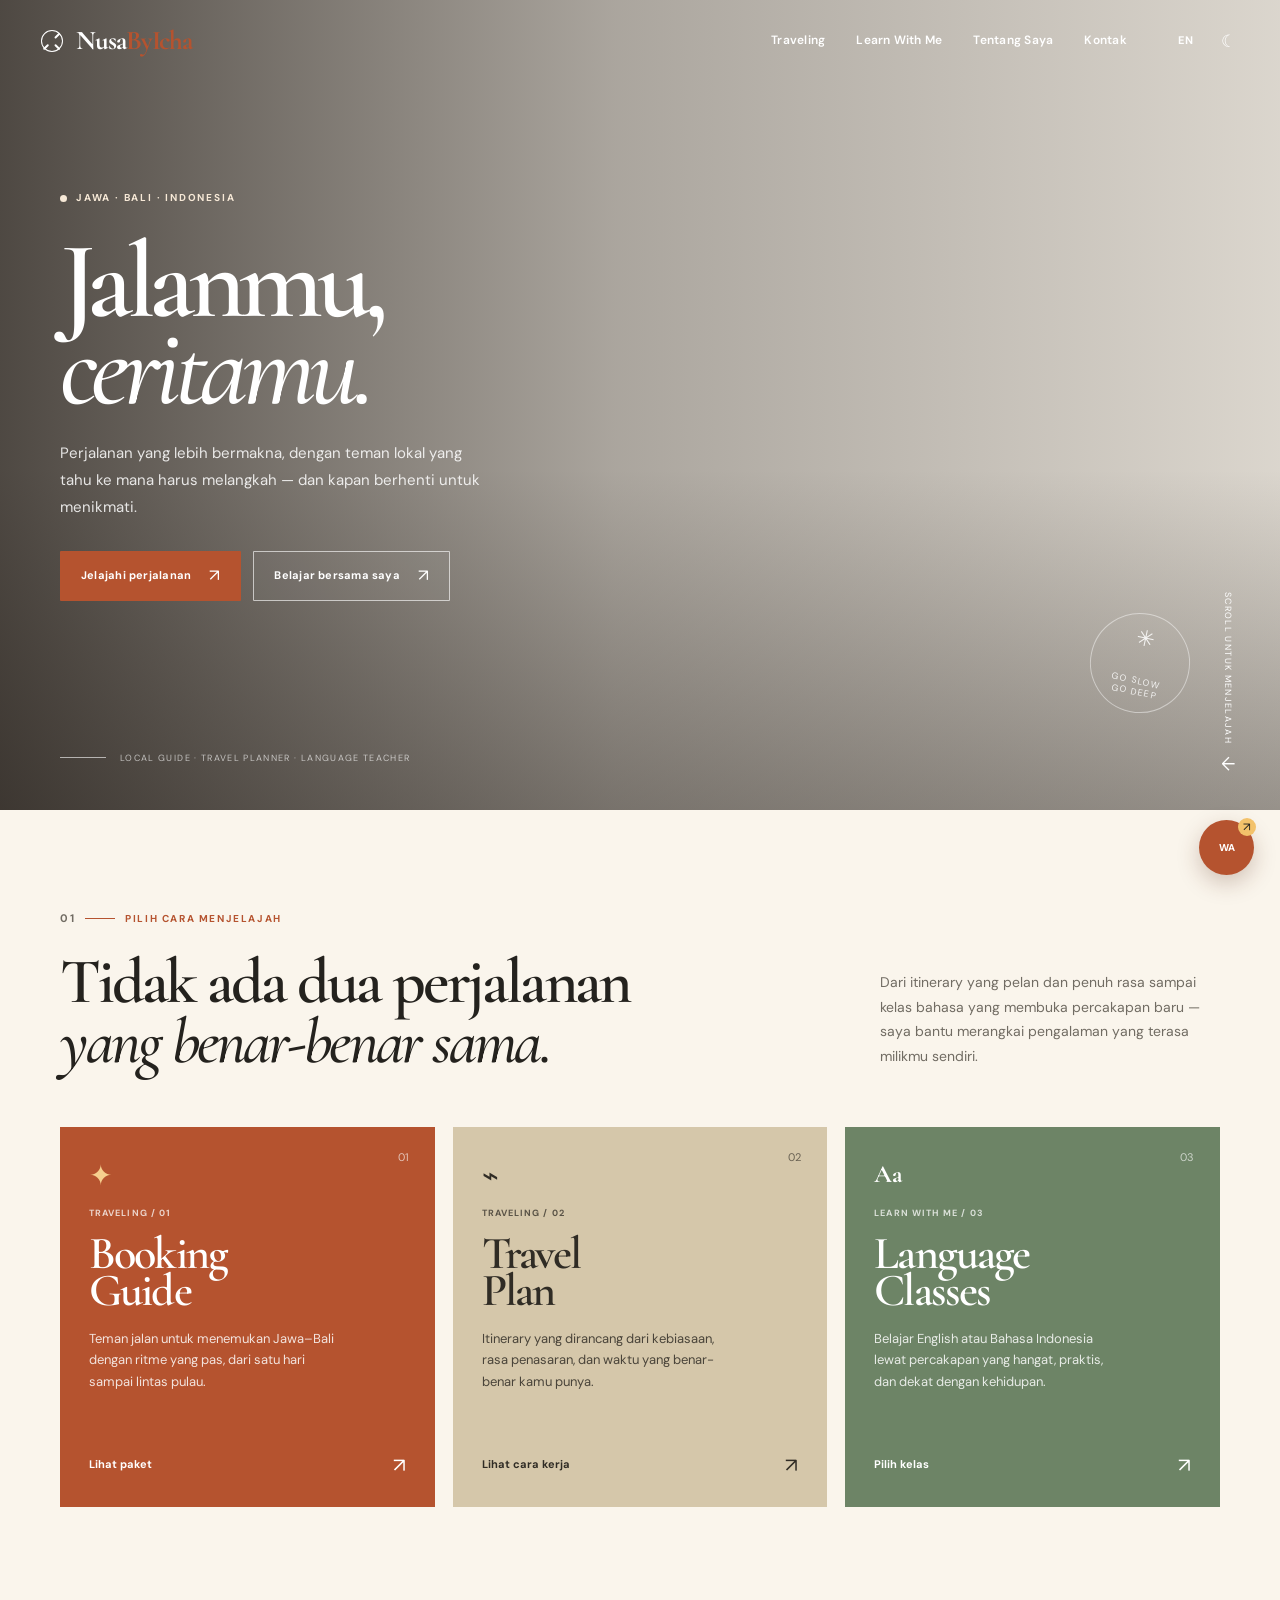
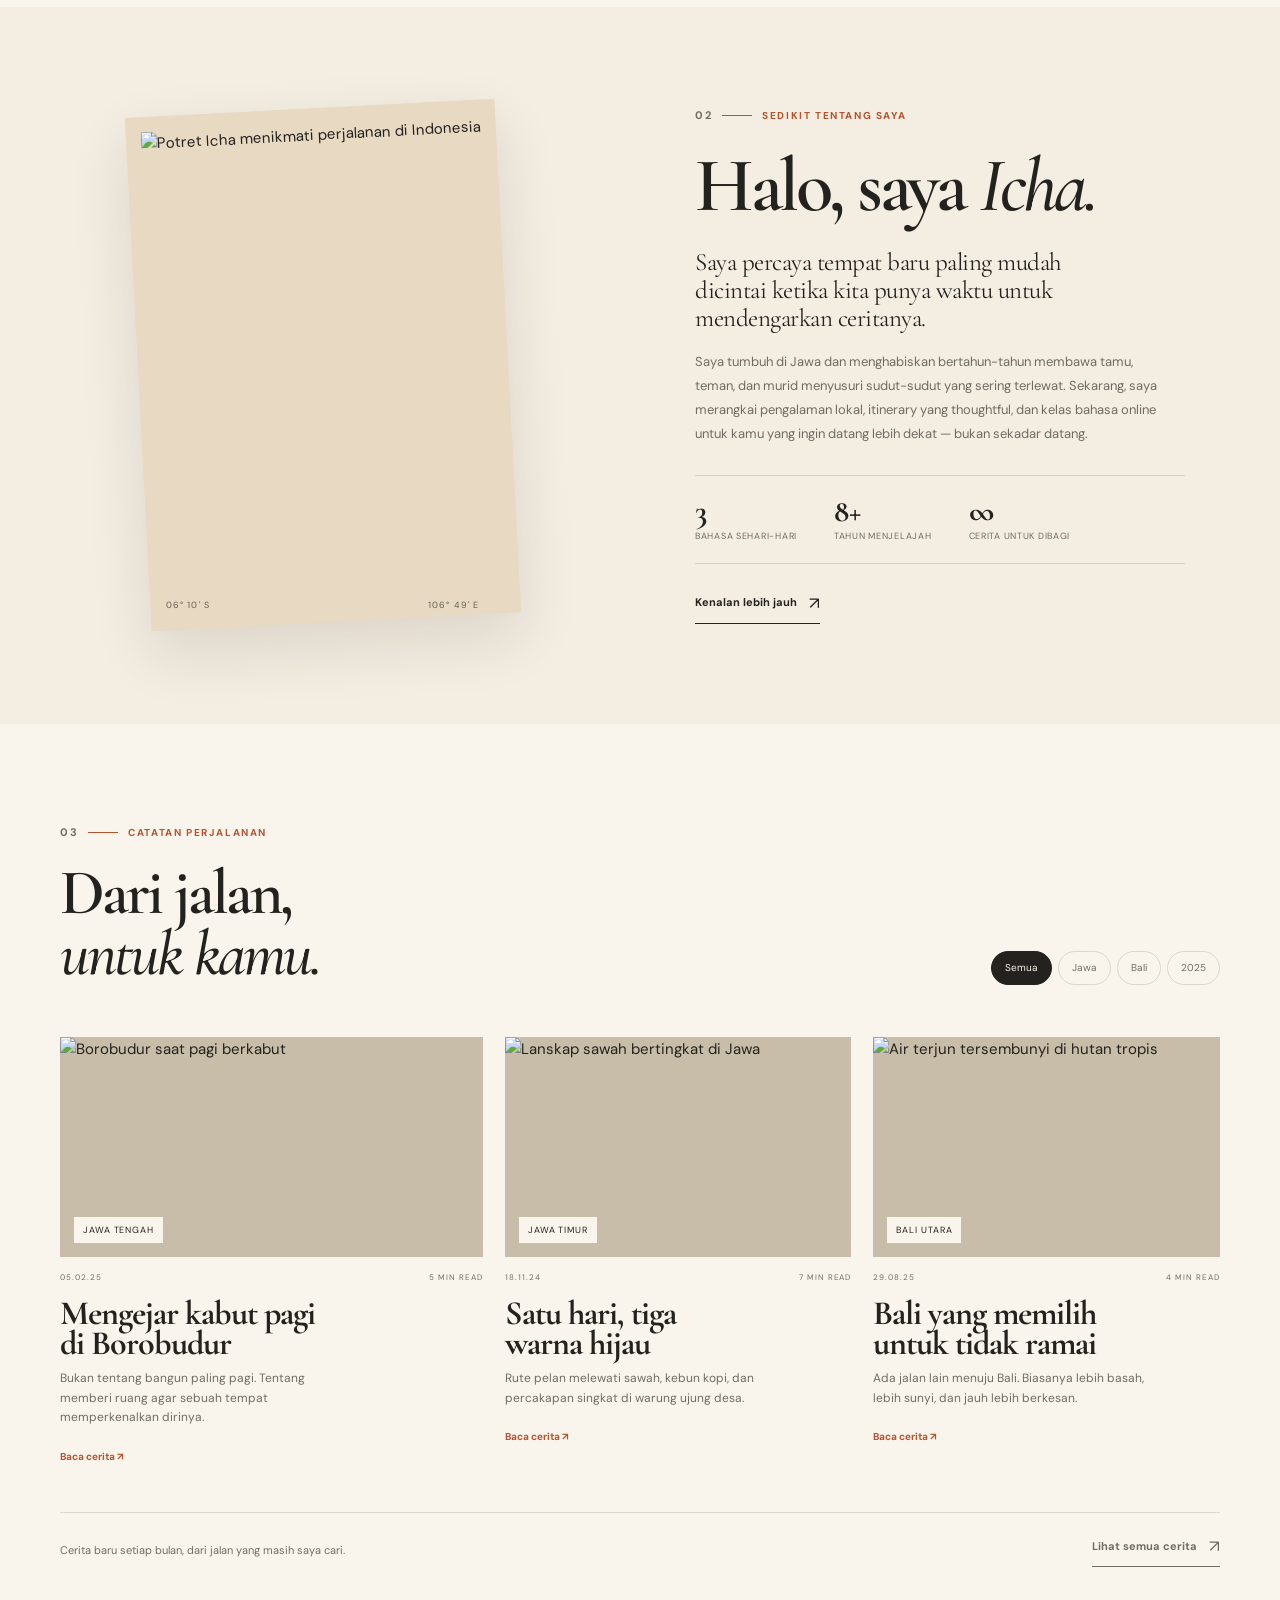
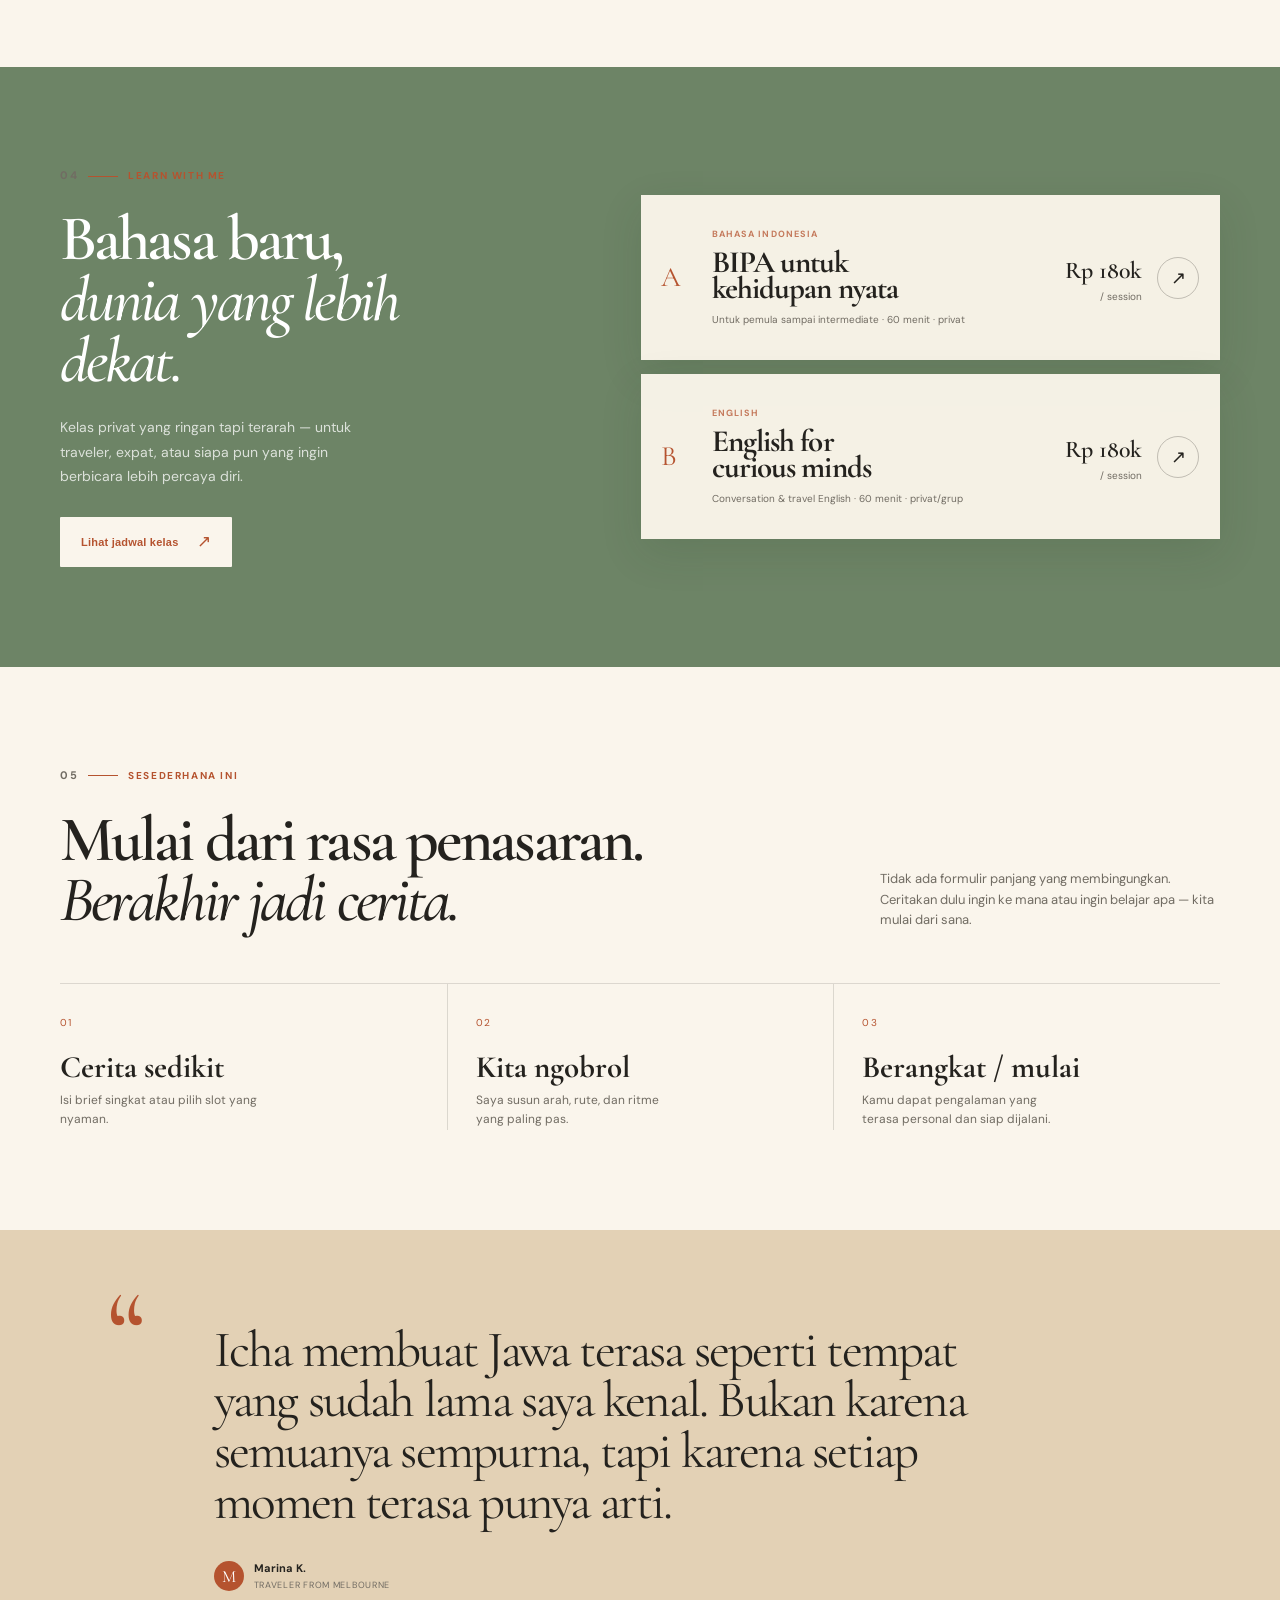
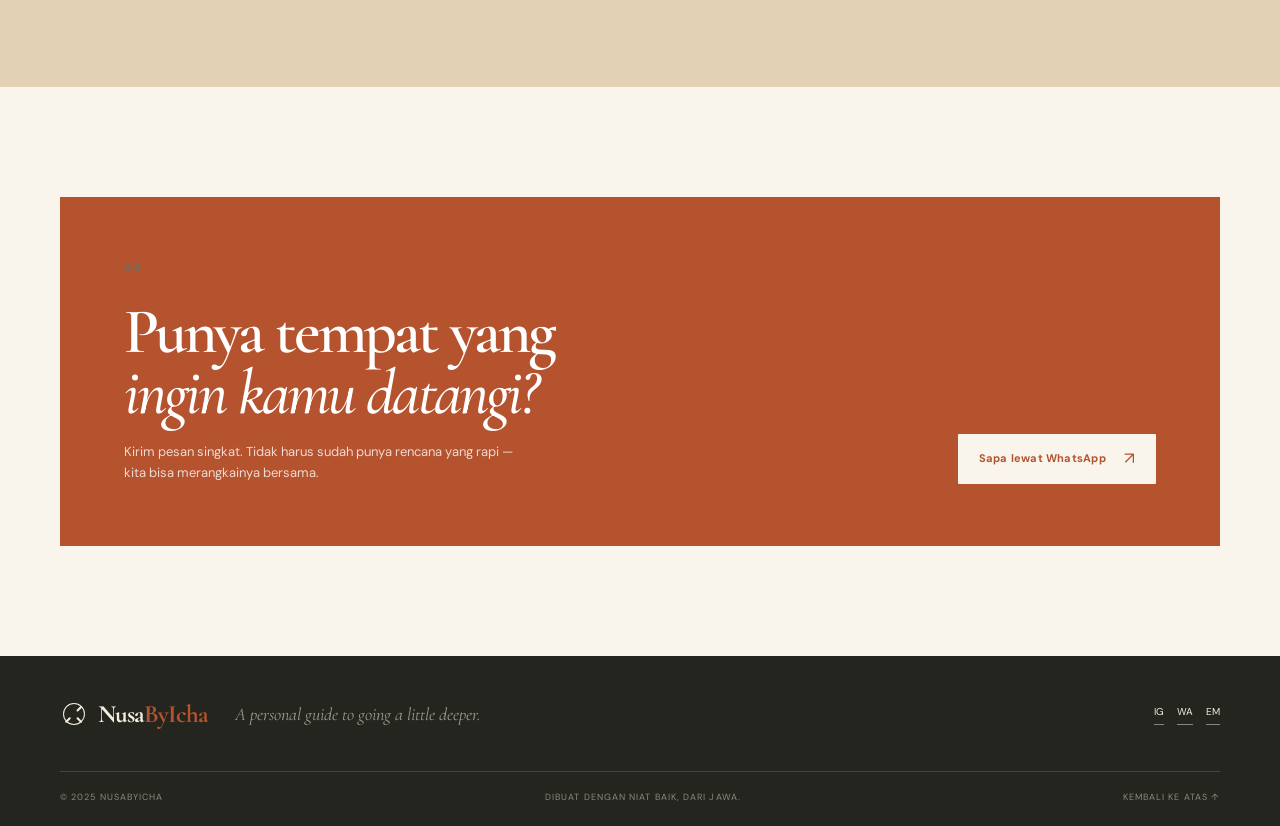
==== commit e07b2da0: "Bust public asset cache for NusaByIcha" ====
--- a/public/index.html
+++ b/public/index.html
@@ -9,7 +9,7 @@
     <link rel="preconnect" href="https://fonts.googleapis.com" />
     <link rel="preconnect" href="https://fonts.gstatic.com" crossorigin />
     <link href="https://fonts.googleapis.com/css2?family=Cormorant+Garamond:wght@500;600;700&family=DM+Sans:wght@400;500;600;700&display=swap" rel="stylesheet" />
-    <link rel="stylesheet" href="/styles.css" />
+    <link rel="stylesheet" href="/styles.css?v=nusabyi-20261012" />
   </head>
   <body>
     <div class="site-shell">
@@ -172,6 +172,6 @@
     </div>
 
     <div class="toast" data-toast-box role="status"></div>
-    <script src="/app.js" defer></script>
+    <script src="/app.js?v=nusabyi-20261012" defer></script>
   </body>
 </html>
--- a/styles.css
+++ b/styles.css
@@ -1,4 +1,4 @@
-:root{--terracotta:#b5532f;--terracotta-dark:#8e3f25;--sage:#6d8466;--sage-dark:#4e6650;--cream:#faf5ec;--paper:#f3ede2;--ink:#24221e;--muted:#716c63;--line:rgba(36,34,30,.14);--serif:'Cormorant Garamond',Georgia,serif;--sans:'DM Sans',Arial,sans-serif;--shadow:0 24px 60px rgba(55,40,25,.12);color-scheme:light}*{box-sizing:border-box}html{scroll-behavior:smooth}body{margin:0;background:var(--cream);color:var(--ink);font-family:var(--sans);font-size:15px;line-height:1.6;-webkit-font-smoothing:antialiased}body.dark{--cream:#1c1d1a;--paper:#252722;--ink:#f5efe3;--muted:#bdb5a8;--line:rgba(250,245,236,.16);--shadow:0 24px 60px rgba(0,0,0,.24);color-scheme:dark}.site-shell{overflow:hidden}.wrap{width:min(1160px,calc(100% - 48px));margin-inline:auto}.site-header{position:fixed;z-index:20;top:0;left:0;right:0;height:82px;padding:0 38px;display:flex;align-items:center;justify-content:space-between;color:#fff;transition:background .3s ease,box-shadow .3s ease, color .3s ease}.site-header.scrolled{background:color-mix(in srgb,var(--cream) 92%,transparent);color:var(--ink);box-shadow:0 1px 0 var(--line);backdrop-filter:blur(14px)}.brand{display:inline-flex;align-items:center;gap:10px;color:inherit;text-decoration:none}.brand-mark{width:28px;height:28px;display:inline-flex;align-items:center;justify-content:center;position:relative;transform:rotate(45deg)}.brand-mark:before{content:'';position:absolute;inset:3px;border:1.5px solid currentColor;border-radius:50%}.brand-mark span{position:absolute;background:currentColor;width:2px;height:7px;border-radius:2px}.brand-mark span:nth-child(1){transform:translateY(-8px)}.brand-mark span:nth-child(2){transform:rotate(90deg) translateY(-8px)}.brand-mark span:nth-child(3){transform:rotate(180deg) translateY(-8px)}.brand-word{font-family:var(--serif);font-size:27px;font-weight:700;letter-spacing:-.04em}.brand-word span{color:var(--terracotta)}.main-nav{display:flex;gap:31px;margin-left:auto;margin-right:45px}.main-nav a{color:inherit;text-decoration:none;font-size:12px;font-weight:600;letter-spacing:.02em;position:relative}.main-nav a:after{content:'';position:absolute;height:1px;background:currentColor;left:0;right:100%;bottom:-7px;transition:right .25s ease}.main-nav a:hover:after{right:0}.header-actions{display:flex;align-items:center;gap:14px}.text-control,.icon-button,.menu-button{border:0;background:transparent;color:inherit;font:inherit;cursor:pointer}.text-control{font-size:11px;font-weight:700;letter-spacing:.1em}.icon-button{width:28px;height:28px;font-size:17px;display:grid;place-items:center}.menu-button{display:none;width:30px;padding:0}.menu-button span{display:block;height:1px;background:currentColor;margin:6px 0}.hero{height:clamp(660px,90vh,820px);min-height:660px;position:relative;color:#fff;isolation:isolate}.hero-image{position:absolute;inset:0;background-image:url('/manus-storage/async-images/xA9oPOV7TwLTlT0DDa2aYW/image-1.webp');background-size:cover;background-position:center 44%;z-index:-3}.hero-overlay{position:absolute;inset:0;background:linear-gradient(90deg,rgba(30,24,19,.78) 0%,rgba(30,24,19,.36) 48%,rgba(30,24,19,.14) 100%),linear-gradient(0deg,rgba(30,24,19,.36),transparent 42%);z-index:-2}.hero-content{height:100%;padding-top:180px;position:relative}.eyebrow{display:flex;align-items:center;gap:9px;text-transform:uppercase;font-size:10px;letter-spacing:.18em;font-weight:700;color:var(--terracotta)}.eyebrow.light{color:#f7e9d7}.eyebrow-dot{width:7px;height:7px;background:currentColor;border-radius:50%;display:inline-block}.hero h1{font-family:var(--serif);font-size:clamp(70px,8.5vw,124px);line-height:.8;letter-spacing:-.06em;font-weight:600;margin:32px 0 28px}.hero h1 em,.intro h2 em,.about-copy h2 em,.journal-head h2 em,.learn-intro h2 em,.process-heading h2 em,.contact-card h2 em,.booking-modal h2 em{font-style:italic;font-weight:500}.hero-copy{width:min(420px,90%);font-size:15px;line-height:1.8;color:rgba(255,255,255,.85);margin:0 0 30px}.hero-actions{display:flex;gap:12px;flex-wrap:wrap}.button{display:inline-flex;align-items:center;justify-content:center;gap:18px;min-height:50px;padding:0 20px;border:1px solid transparent;border-radius:1px;text-decoration:none;font-size:11px;font-weight:700;letter-spacing:.02em;cursor:pointer;transition:transform .2s ease,background .2s ease,border-color .2s ease}.button:hover{transform:translateY(-3px)}.button span:last-child{font-size:17px;font-weight:400}.button-primary{background:var(--terracotta);color:#fff}.button-primary:hover{background:var(--terracotta-dark)}.button-ghost{border-color:rgba(255,255,255,.62);color:#fff;background:rgba(255,255,255,.04)}.button-ghost:hover{border-color:#fff;background:rgba(255,255,255,.12)}.button-light{background:var(--cream);color:var(--terracotta)}.hero-aside{position:absolute;bottom:45px;left:0;display:flex;align-items:center;gap:14px;text-transform:uppercase;letter-spacing:.15em;font-size:9px;color:rgba(255,255,255,.65)}.aside-line{width:46px;height:1px;background:rgba(255,255,255,.6)}.hero-stamp{position:absolute;right:7%;bottom:12%;width:100px;height:100px;border:1px solid rgba(255,255,255,.45);border-radius:50%;display:grid;place-items:center;text-align:center;transform:rotate(12deg);color:rgba(255,255,255,.86)}.hero-stamp span{font-size:22px;display:block;line-height:.8}.hero-stamp small{font-size:9px;line-height:1.2;text-transform:uppercase;letter-spacing:.14em}.scroll-cue{position:absolute;right:38px;bottom:38px;display:flex;align-items:center;gap:12px;color:#fff;text-decoration:none;font-size:9px;letter-spacing:.15em;text-transform:uppercase;writing-mode:vertical-rl}.scroll-cue i{font-size:18px;font-style:normal}.section-pad{padding-block:100px}.section-kicker{display:flex;align-items:center;gap:10px;text-transform:uppercase;letter-spacing:.16em;font-size:10px;color:var(--terracotta);font-weight:700}.section-kicker i{width:30px;height:1px;background:currentColor;display:inline-block}.section-kicker>span:first-child{font-size:11px;color:var(--muted)}.intro-heading{display:flex;align-items:end;justify-content:space-between;gap:45px;margin-top:24px}.intro h2,.about-copy h2,.journal-head h2,.learn-intro h2,.process-heading h2,.contact-card h2{font-family:var(--serif);font-weight:600;letter-spacing:-.045em;line-height:.95;font-size:clamp(46px,5vw,72px);margin:0}.intro-heading p{width:340px;color:var(--muted);font-size:14px;line-height:1.75;margin:0 0 5px}.service-grid{display:grid;grid-template-columns:repeat(3,1fr);gap:18px;margin-top:54px}.service-card{min-height:380px;padding:27px 29px 26px;position:relative;display:flex;flex-direction:column;overflow:hidden;transition:transform .25s ease,box-shadow .25s ease}.service-card:hover{transform:translateY(-8px);box-shadow:var(--shadow)}.service-guide{background:var(--terracotta);color:#fff}.service-plan{background:#d5c7aa;color:#302c25}.service-learn{background:var(--sage);color:#fff}.card-number{position:absolute;right:26px;top:22px;font-size:11px;opacity:.65}.service-icon{font-family:var(--serif);font-size:28px;height:52px}.service-guide .service-icon{color:#f6cf8e}.service-learn .service-icon{font-size:25px;font-weight:700}.card-label{text-transform:uppercase;letter-spacing:.12em;font-size:9px;font-weight:700;margin:0 0 14px;opacity:.75}.service-card h3{font-family:var(--serif);font-size:46px;line-height:.82;letter-spacing:-.04em;margin:0 0 18px;font-weight:600}.service-card>p:not(.card-label){font-size:13px;line-height:1.65;max-width:245px;margin:0;opacity:.84}.card-link{margin-top:auto;padding:0;background:none;border:0;color:inherit;display:flex;align-items:center;justify-content:space-between;cursor:pointer;font:inherit;font-size:11px;font-weight:700;text-align:left}.card-link b{font-size:20px;font-weight:400}.about-section{background:var(--paper)}.about-layout{display:grid;grid-template-columns:1fr 1fr;gap:110px;align-items:center}.portrait-wrap{max-width:405px;justify-self:center;position:relative}.portrait-frame{padding:15px 15px 46px;background:#e7d9c2;transform:rotate(-3deg);box-shadow:var(--shadow)}.portrait-frame img{width:100%;display:block;aspect-ratio:3/4;object-fit:cover}.portrait-caption{position:absolute;bottom:10px;left:28px;right:28px;display:flex;justify-content:space-between;font-size:9px;letter-spacing:.13em;color:#675f52}.about-copy{max-width:490px}.about-copy h2{margin:25px 0 25px;font-size:clamp(53px,6vw,78px)}.about-copy .lead{font-family:var(--serif);font-size:25px;line-height:1.12;letter-spacing:-.02em;max-width:420px;margin:0 0 18px}.about-copy>p:not(.lead){font-size:13px;color:var(--muted);line-height:1.85;max-width:465px}.about-details{display:flex;gap:37px;border-top:1px solid var(--line);border-bottom:1px solid var(--line);padding:20px 0;margin:29px 0 25px}.about-details span{display:flex;flex-direction:column;gap:2px}.about-details b{font-family:var(--serif);font-size:31px;line-height:1}.about-details small{font-size:9px;text-transform:uppercase;letter-spacing:.08em;color:var(--muted)}.underlined-link{border:0;border-bottom:1px solid currentColor;background:none;padding:0 0 6px;color:inherit;font:inherit;font-size:11px;font-weight:700;cursor:pointer;text-decoration:none;display:inline-flex;gap:12px;align-items:center}.underlined-link b{font-size:17px;font-weight:400}.journal-head{display:flex;justify-content:space-between;align-items:end}.journal-head h2{margin-top:22px}.journal-tools{display:flex;gap:6px;align-items:center;flex-wrap:wrap}.filter-button{background:none;border:1px solid var(--line);color:var(--muted);padding:8px 13px;font:inherit;font-size:10px;cursor:pointer;border-radius:30px}.filter-button.active,.filter-button:hover{background:var(--ink);border-color:var(--ink);color:var(--cream)}.journal-grid{display:grid;grid-template-columns:1.22fr 1fr 1fr;gap:22px;margin-top:52px}.story-card{min-width:0}.story-image{height:220px;position:relative;overflow:hidden;background:#c8bda9}.story-featured .story-image{height:290px}.story-image img{width:100%;height:100%;object-fit:cover;display:block;transition:transform .4s ease}.story-card:hover .story-image img{transform:scale(1.04)}.story-tag{position:absolute;left:14px;bottom:14px;padding:6px 9px;background:var(--cream);color:var(--ink);font-size:9px;text-transform:uppercase;letter-spacing:.1em}.story-meta{display:flex;justify-content:space-between;margin-top:14px;color:var(--muted);text-transform:uppercase;letter-spacing:.12em;font-size:8px}.story-card h3{font-family:var(--serif);font-size:34px;line-height:.9;letter-spacing:-.03em;margin:15px 0 9px}.story-card p{color:var(--muted);font-size:12px;line-height:1.65;max-width:280px;margin:0 0 15px}.story-link{color:var(--terracotta);font-size:10px;text-decoration:none;font-weight:700}.journal-footer{border-top:1px solid var(--line);margin-top:45px;padding-top:20px;display:flex;align-items:center;justify-content:space-between;color:var(--muted);font-size:11px}.learn-section{background:var(--sage);color:#fff}.learn-layout{display:grid;grid-template-columns:1fr 1.18fr;gap:90px;align-items:center}.learn-intro{max-width:390px}.learn-intro h2{font-size:clamp(50px,5vw,74px);margin:24px 0}.learn-intro>p{color:rgba(255,255,255,.76);font-size:14px;line-height:1.75;max-width:330px;margin:0 0 28px}.class-stack{display:flex;flex-direction:column;gap:14px}.class-card{background:rgba(252,247,237,.95);color:var(--ink);padding:22px 20px;display:grid;grid-template-columns:36px 1fr auto 43px;align-items:center;gap:15px;min-height:165px;box-shadow:0 14px 40px rgba(35,55,30,.12)}.class-index{font-family:var(--serif);color:var(--terracotta);font-size:28px}.class-card .card-label{color:var(--terracotta);margin-bottom:7px}.class-card h3{font-family:var(--serif);font-size:31px;line-height:.86;letter-spacing:-.03em;margin:0 0 10px}.class-card p:not(.card-label){font-size:10px;color:var(--muted);margin:0}.class-card strong{font-family:var(--serif);font-size:24px;white-space:nowrap;font-weight:600}.class-card strong small{font:10px var(--sans);display:block;color:var(--muted);text-align:right}.round-arrow{width:42px;height:42px;border:1px solid rgba(36,34,30,.25);border-radius:50%;background:none;color:var(--ink);font-size:18px;cursor:pointer}.round-arrow:hover{background:var(--terracotta);border-color:var(--terracotta);color:#fff}.process-heading{display:flex;justify-content:space-between;align-items:end;gap:40px;margin-top:25px}.process-heading p{max-width:340px;color:var(--muted);font-size:13px;margin:0}.process-steps{display:grid;grid-template-columns:repeat(3,1fr);border-top:1px solid var(--line);margin-top:52px}.process-step{padding:25px 30px 0 0;position:relative}.process-step+ .process-step{border-left:1px solid var(--line);padding-left:28px}.process-step span{font-size:10px;color:var(--terracotta);letter-spacing:.12em}.process-step h3{font-family:var(--serif);font-size:31px;line-height:1;margin:19px 0 8px}.process-step p{color:var(--muted);font-size:12px;max-width:210px;margin:0}.testimonial-section{background:#e3d1b5}.testimonial-wrap{padding:95px 12%;position:relative}.quote-mark{font-family:var(--serif);font-size:120px;line-height:.5;color:var(--terracotta);position:absolute;top:73px;left:4%}.testimonial-wrap blockquote{font-family:var(--serif);font-size:clamp(31px,4vw,52px);line-height:.99;letter-spacing:-.035em;max-width:760px;margin:0 0 33px}.quote-by{display:flex;align-items:center;gap:10px}.avatar{width:30px;height:30px;background:var(--terracotta);border-radius:50%;color:#fff;display:grid;place-items:center;font-family:var(--serif);font-size:17px}.quote-by b,.quote-by small{display:block}.quote-by b{font-size:11px}.quote-by small{font-size:9px;color:var(--muted);text-transform:uppercase;letter-spacing:.08em}.contact-section{padding-block:110px}.contact-card{background:var(--terracotta);color:#fff;padding:62px 64px;display:flex;align-items:end;justify-content:space-between;gap:35px}.contact-card h2{font-size:clamp(48px,5vw,75px);margin:25px 0 19px}.contact-card p{font-size:13px;color:rgba(255,255,255,.78);max-width:400px;margin:0}.site-footer{background:#25251f;color:#f4ecdd;padding:38px 0 22px}.footer-top{display:flex;align-items:center;gap:27px;padding-bottom:37px;border-bottom:1px solid rgba(255,255,255,.15)}.brand-footer{font-size:20px}.brand-footer .brand-word{font-size:25px}.footer-top>p{color:rgba(244,236,221,.58);font-family:var(--serif);font-size:18px;margin:0 auto 0 0;font-style:italic}.footer-socials{display:flex;gap:13px}.footer-socials a{color:inherit;font-size:10px;text-decoration:none;border-bottom:1px solid rgba(255,255,255,.45);padding-bottom:4px}.footer-bottom{display:flex;justify-content:space-between;gap:20px;padding-top:18px;color:rgba(244,236,221,.5);font-size:9px;text-transform:uppercase;letter-spacing:.12em}.footer-bottom a{color:inherit;text-decoration:none}.whatsapp-float{position:fixed;z-index:18;right:26px;bottom:25px;width:55px;height:55px;border-radius:50%;background:var(--terracotta);color:#fff;display:grid;place-items:center;text-decoration:none;box-shadow:0 8px 22px rgba(90,45,25,.25);transition:transform .2s ease}.whatsapp-float:hover{transform:scale(1.08) rotate(-8deg)}.whatsapp-float span{font-size:10px;font-weight:700}.whatsapp-float i{position:absolute;right:-2px;top:-2px;width:18px;height:18px;border-radius:50%;background:#f3c26b;color:var(--ink);font-size:12px;font-style:normal;display:grid;place-items:center}.modal-backdrop{position:fixed;z-index:40;inset:0;background:rgba(26,22,18,.6);display:grid;place-items:center;padding:20px;backdrop-filter:blur(8px)}.modal-backdrop[hidden]{display:none}.booking-modal{width:min(570px,100%);max-height:min(92vh,760px);overflow:auto;background:var(--cream);color:var(--ink);padding:38px 42px 42px;position:relative;box-shadow:var(--shadow)}.modal-close{position:absolute;right:18px;top:12px;border:0;background:none;color:inherit;font-size:28px;cursor:pointer;font-weight:300}.modal-kicker{display:flex;gap:9px;align-items:center;color:var(--terracotta);text-transform:uppercase;font-size:9px;font-weight:700;letter-spacing:.16em}.booking-modal h2{font-family:var(--serif);font-size:54px;line-height:.86;letter-spacing:-.04em;margin:23px 0 16px}.booking-modal>p{color:var(--muted);font-size:12px;line-height:1.65;max-width:410px}.booking-options{display:grid;grid-template-columns:repeat(3,1fr);gap:7px;margin:25px 0 19px}.booking-option{text-align:left;display:flex;flex-direction:column;gap:4px;border:1px solid var(--line);background:transparent;padding:13px 12px;cursor:pointer;color:inherit}.booking-option.active{background:var(--terracotta);border-color:var(--terracotta);color:#fff}.booking-option span{font-size:9px;opacity:.6}.booking-option strong{font-family:var(--serif);font-size:20px;line-height:.9;font-weight:600}.booking-option small{font-size:9px;opacity:.7}.booking-form{display:flex;flex-direction:column;gap:14px}.booking-form label{display:flex;flex-direction:column;gap:6px;text-transform:uppercase;font-size:9px;letter-spacing:.11em;font-weight:700}.booking-form input,.booking-form textarea{background:var(--paper);border:1px solid var(--line);color:var(--ink);font:inherit;font-size:12px;padding:11px 12px;outline:none;resize:vertical}.booking-form input:focus,.booking-form textarea:focus{border-color:var(--terracotta)}.booking-form input::placeholder,.booking-form textarea::placeholder{color:var(--muted);opacity:.7}.full-width{width:100%;margin-top:3px}.booking-success{text-align:center;padding:28px 15px 4px}.success-symbol{width:48px;height:48px;display:grid;place-items:center;background:var(--terracotta);color:#fff;border-radius:50%;margin:0 auto 19px;font-size:21px}.booking-success h3{font-family:var(--serif);font-size:37px;line-height:1;margin:0 0 10px}.booking-success p{font-size:12px;color:var(--muted);max-width:345px;margin:0 auto 20px}.toast{position:fixed;z-index:50;left:50%;bottom:24px;transform:translate(-50%,18px);background:var(--ink);color:var(--cream);padding:11px 16px;font-size:11px;opacity:0;pointer-events:none;transition:opacity .25s ease,transform .25s ease}.toast.show{opacity:1;transform:translate(-50%,0)}.filter-hidden{display:none!important}@media(max-width:900px){.site-header{padding:0 24px}.main-nav{gap:16px;margin-right:24px}.about-layout{gap:55px}.learn-layout{gap:50px}.contact-card{padding:48px}.class-card{grid-template-columns:28px 1fr auto 39px}.class-card h3{font-size:27px}.class-card strong{font-size:20px}}@media(max-width:680px){.wrap{width:min(100% - 38px,520px)}.site-header{height:70px;padding:0 19px}.main-nav{display:none;position:absolute;top:70px;left:0;right:0;padding:25px 19px 28px;background:var(--cream);color:var(--ink);flex-direction:column;gap:20px;box-shadow:0 10px 25px rgba(0,0,0,.08)}.main-nav.open{display:flex}.menu-button{display:block}.header-actions{gap:12px}.hero{min-height:680px;height:89vh}.hero-content{padding-top:155px}.hero h1{font-size:78px;margin-top:27px}.hero-copy{font-size:13px}.hero-stamp{right:7%;bottom:18%;width:80px;height:80px}.hero-stamp small{font-size:7px}.scroll-cue{right:17px;bottom:28px}.section-pad{padding-block:74px}.intro-heading,.process-heading,.journal-head{display:block}.intro-heading p{width:auto;margin-top:24px}.service-grid{grid-template-columns:1fr;gap:12px;margin-top:37px}.service-card{min-height:305px}.service-card h3{font-size:43px}.about-layout{grid-template-columns:1fr;gap:60px}.portrait-wrap{max-width:315px}.about-copy h2{font-size:59px}.about-details{gap:25px}.about-details small{font-size:8px}.journal-head h2{font-size:59px}.journal-tools{margin-top:28px}.journal-grid{grid-template-columns:1fr;gap:45px;margin-top:35px}.story-image,.story-featured .story-image{height:245px}.journal-footer{display:block;line-height:1.6}.journal-footer .underlined-link{margin-top:16px}.learn-layout{grid-template-columns:1fr;gap:48px}.learn-intro h2{font-size:61px}.class-card{grid-template-columns:25px 1fr 40px;gap:10px;padding:19px 14px}.class-card strong{display:none}.class-card h3{font-size:29px}.class-card p:not(.card-label){font-size:9px}.round-arrow{grid-column:3;grid-row:1 / span 2}.process-heading h2{font-size:58px}.process-heading p{margin-top:23px}.process-steps{grid-template-columns:1fr;margin-top:39px}.process-step{padding:21px 0}.process-step+ .process-step{border-left:0;border-top:1px solid var(--line);padding:21px 0}.process-step h3{margin-top:12px}.testimonial-wrap{padding:74px 35px}.quote-mark{left:5px;top:60px}.testimonial-wrap blockquote{font-size:38px}.contact-section{padding-block:74px}.contact-card{display:block;padding:37px 26px}.contact-card h2{font-size:58px}.contact-card .button{margin-top:29px}.footer-top{display:block}.footer-top>p{margin:22px 0}.footer-bottom{display:block;line-height:2.2}.footer-bottom span,.footer-bottom a{display:block}.whatsapp-float{right:18px;bottom:18px}.booking-modal{padding:32px 22px 28px}.booking-modal h2{font-size:48px}.booking-options{gap:5px}.booking-option{padding:10px 8px}.booking-option strong{font-size:17px}.booking-option small{font-size:8px}}
+:root{--terracotta:#b5532f;--terracotta-dark:#8e3f25;--sage:#6d8466;--sage-dark:#4e6650;--cream:#faf5ec;--paper:#f3ede2;--ink:#24221e;--muted:#716c63;--line:rgba(36,34,30,.14);--serif:'Cormorant Garamond',Georgia,serif;--sans:'DM Sans',Arial,sans-serif;--shadow:0 24px 60px rgba(55,40,25,.12);color-scheme:light}*{box-sizing:border-box}html{scroll-behavior:smooth}body{margin:0;background:var(--cream);color:var(--ink);font-family:var(--sans);font-size:15px;line-height:1.6;-webkit-font-smoothing:antialiased}body.dark{--cream:#1c1d1a;--paper:#252722;--ink:#f5efe3;--muted:#bdb5a8;--line:rgba(250,245,236,.16);--shadow:0 24px 60px rgba(0,0,0,.24);color-scheme:dark}.site-shell{overflow:hidden}.wrap{width:min(1160px,calc(100% - 48px));margin-inline:auto}.site-header{position:fixed;z-index:20;top:0;left:0;right:0;height:82px;padding:0 38px;display:flex;align-items:center;justify-content:space-between;color:#fff;transition:background .3s ease,box-shadow .3s ease, color .3s ease}.site-header.scrolled{background:color-mix(in srgb,var(--cream) 92%,transparent);color:var(--ink);box-shadow:0 1px 0 var(--line);backdrop-filter:blur(14px)}.brand{display:inline-flex;align-items:center;gap:10px;color:inherit;text-decoration:none}.brand-mark{width:28px;height:28px;display:inline-flex;align-items:center;justify-content:center;position:relative;transform:rotate(45deg)}.brand-mark:before{content:'';position:absolute;inset:3px;border:1.5px solid currentColor;border-radius:50%}.brand-mark span{position:absolute;background:currentColor;width:2px;height:7px;border-radius:2px}.brand-mark span:nth-child(1){transform:translateY(-8px)}.brand-mark span:nth-child(2){transform:rotate(90deg) translateY(-8px)}.brand-mark span:nth-child(3){transform:rotate(180deg) translateY(-8px)}.brand-word{font-family:var(--serif);font-size:27px;font-weight:700;letter-spacing:-.04em}.brand-word span{color:var(--terracotta)}.main-nav{display:flex;gap:31px;margin-left:auto;margin-right:45px}.main-nav a{color:inherit;text-decoration:none;font-size:12px;font-weight:600;letter-spacing:.02em;position:relative}.main-nav a:after{content:'';position:absolute;height:1px;background:currentColor;left:0;right:100%;bottom:-7px;transition:right .25s ease}.main-nav a:hover:after{right:0}.header-actions{display:flex;align-items:center;gap:14px}.text-control,.icon-button,.menu-button{border:0;background:transparent;color:inherit;font:inherit;cursor:pointer}.text-control{font-size:11px;font-weight:700;letter-spacing:.1em}.icon-button{width:28px;height:28px;font-size:17px;display:grid;place-items:center}.menu-button{display:none;width:30px;padding:0}.menu-button span{display:block;height:1px;background:currentColor;margin:6px 0}.hero{height:clamp(660px,90vh,820px);min-height:660px;position:relative;color:#fff;isolation:isolate}.hero-image{position:absolute;inset:0;background-image:url('/manus-storage/async-images/xA9oPOV7TwLTlT0DDa2aYW/image-1.webp');background-size:cover;background-position:center 44%;z-index:-3}.hero-overlay{position:absolute;inset:0;background:linear-gradient(90deg,rgba(30,24,19,.78) 0%,rgba(30,24,19,.36) 48%,rgba(30,24,19,.14) 100%),linear-gradient(0deg,rgba(30,24,19,.36),transparent 42%);z-index:-2}.hero-content{height:100%;padding-top:180px;position:relative}.eyebrow{display:flex;align-items:center;gap:9px;text-transform:uppercase;font-size:10px;letter-spacing:.18em;font-weight:700;color:var(--terracotta)}.eyebrow.light{color:#f7e9d7}.eyebrow-dot{width:7px;height:7px;background:currentColor;border-radius:50%;display:inline-block}.hero h1{font-family:var(--serif);font-size:clamp(70px,8.5vw,124px);line-height:.8;letter-spacing:-.06em;font-weight:600;margin:32px 0 28px}.hero h1 em,.intro h2 em,.about-copy h2 em,.journal-head h2 em,.learn-intro h2 em,.process-heading h2 em,.contact-card h2 em,.booking-modal h2 em{font-style:italic;font-weight:500}.hero-copy{width:min(420px,90%);font-size:15px;line-height:1.8;color:rgba(255,255,255,.85);margin:0 0 30px}.hero-actions{display:flex;gap:12px;flex-wrap:wrap}.button{display:inline-flex;align-items:center;justify-content:center;gap:18px;min-height:50px;padding:0 20px;border:1px solid transparent;border-radius:1px;text-decoration:none;font-size:11px;font-weight:700;letter-spacing:.02em;cursor:pointer;transition:transform .2s ease,background .2s ease,border-color .2s ease}.button:hover{transform:translateY(-3px)}.button span:last-child{font-size:17px;font-weight:400}.button-primary{background:var(--terracotta);color:#fff}.button-primary:hover{background:var(--terracotta-dark)}.button-ghost{border-color:rgba(255,255,255,.62);color:#fff;background:rgba(255,255,255,.04)}.button-ghost:hover{border-color:#fff;background:rgba(255,255,255,.12)}.button-light{background:var(--cream);color:var(--terracotta)}.hero-aside{position:absolute;bottom:45px;left:0;display:flex;align-items:center;gap:14px;text-transform:uppercase;letter-spacing:.15em;font-size:9px;color:rgba(255,255,255,.65)}.aside-line{width:46px;height:1px;background:rgba(255,255,255,.6)}.hero-stamp{position:absolute;right:7%;bottom:12%;width:100px;height:100px;border:1px solid rgba(255,255,255,.45);border-radius:50%;display:grid;place-items:center;text-align:center;transform:rotate(12deg);color:rgba(255,255,255,.86)}.hero-stamp span{font-size:22px;display:block;line-height:.8}.hero-stamp small{font-size:9px;line-height:1.2;text-transform:uppercase;letter-spacing:.14em}.scroll-cue{position:absolute;right:38px;bottom:38px;display:flex;align-items:center;gap:12px;color:#fff;text-decoration:none;font-size:9px;letter-spacing:.15em;text-transform:uppercase;writing-mode:vertical-rl}.scroll-cue i{font-size:18px;font-style:normal}.section-pad{padding-block:100px}.section-kicker{display:flex;align-items:center;gap:10px;text-transform:uppercase;letter-spacing:.16em;font-size:10px;color:var(--terracotta);font-weight:700}.section-kicker i{width:30px;height:1px;background:currentColor;display:inline-block}.section-kicker>span:first-child{font-size:11px;color:var(--muted)}.intro-heading{display:flex;align-items:end;justify-content:space-between;gap:45px;margin-top:24px}.intro h2,.about-copy h2,.journal-head h2,.learn-intro h2,.process-heading h2,.contact-card h2{font-family:var(--serif);font-weight:600;letter-spacing:-.045em;line-height:.95;font-size:clamp(46px,5vw,72px);margin:0}.intro-heading p{width:340px;color:var(--muted);font-size:14px;line-height:1.75;margin:0 0 5px}.service-grid{display:grid;grid-template-columns:repeat(3,1fr);gap:18px;margin-top:54px}.service-card{min-height:380px;padding:27px 29px 26px;position:relative;display:flex;flex-direction:column;overflow:hidden;transition:transform .25s ease,box-shadow .25s ease}.service-card:hover{transform:translateY(-8px);box-shadow:var(--shadow)}.service-guide{background:var(--terracotta);color:#fff}.service-plan{background:#d5c7aa;color:#302c25}.service-learn{background:var(--sage);color:#fff}.card-number{position:absolute;right:26px;top:22px;font-size:11px;opacity:.65}.service-icon{font-family:var(--serif);font-size:28px;height:52px}.service-guide .service-icon{color:#f6cf8e}.service-learn .service-icon{font-size:25px;font-weight:700}.card-label{text-transform:uppercase;letter-spacing:.12em;font-size:9px;font-weight:700;margin:0 0 14px;opacity:.75}.service-card h3{font-family:var(--serif);font-size:46px;line-height:.82;letter-spacing:-.04em;margin:0 0 18px;font-weight:600}.service-card>p:not(.card-label){font-size:13px;line-height:1.65;max-width:245px;margin:0;opacity:.84}.card-link{margin-top:auto;padding:0;background:none;border:0;color:inherit;display:flex;align-items:center;justify-content:space-between;cursor:pointer;font:inherit;font-size:11px;font-weight:700;text-align:left}.card-link b{font-size:20px;font-weight:400}.about-section{background:var(--paper)}.about-layout{display:grid;grid-template-columns:1fr 1fr;gap:110px;align-items:center}.portrait-wrap{max-width:405px;justify-self:center;position:relative}.portrait-frame{padding:15px 15px 46px;background:#e7d9c2;transform:rotate(-3deg);box-shadow:var(--shadow)}.portrait-frame img{width:100%;display:block;aspect-ratio:3/4;object-fit:cover}.portrait-caption{position:absolute;bottom:10px;left:28px;right:28px;display:flex;justify-content:space-between;font-size:9px;letter-spacing:.13em;color:#675f52}.about-copy{max-width:490px}.about-copy h2{margin:25px 0 25px;font-size:clamp(53px,6vw,78px)}.about-copy .lead{font-family:var(--serif);font-size:25px;line-height:1.12;letter-spacing:-.02em;max-width:420px;margin:0 0 18px}.about-copy>p:not(.lead){font-size:13px;color:var(--muted);line-height:1.85;max-width:465px}.about-details{display:flex;gap:37px;border-top:1px solid var(--line);border-bottom:1px solid var(--line);padding:20px 0;margin:29px 0 25px}.about-details span{display:flex;flex-direction:column;gap:2px}.about-details b{font-family:var(--serif);font-size:31px;line-height:1}.about-details small{font-size:9px;text-transform:uppercase;letter-spacing:.08em;color:var(--muted)}.underlined-link{border:0;border-bottom:1px solid currentColor;background:none;padding:0 0 6px;color:inherit;font:inherit;font-size:11px;font-weight:700;cursor:pointer;text-decoration:none;display:inline-flex;gap:12px;align-items:center}.underlined-link b{font-size:17px;font-weight:400}.journal-head{display:flex;justify-content:space-between;align-items:end}.journal-head h2{margin-top:22px}.journal-tools{display:flex;gap:6px;align-items:center;flex-wrap:wrap}.filter-button{background:none;border:1px solid var(--line);color:var(--muted);padding:8px 13px;font:inherit;font-size:10px;cursor:pointer;border-radius:30px}.filter-button.active,.filter-button:hover{background:var(--ink);border-color:var(--ink);color:var(--cream)}.journal-grid{display:grid;grid-template-columns:1.22fr 1fr 1fr;gap:22px;margin-top:52px}.story-card{min-width:0}.story-image{height:220px;position:relative;overflow:hidden;background:#c8bda9}.story-featured .story-image{height:220px}.story-image img{width:100%;height:100%;object-fit:cover;display:block;transition:transform .4s ease}.story-card:hover .story-image img{transform:scale(1.04)}.story-tag{position:absolute;left:14px;bottom:14px;padding:6px 9px;background:var(--cream);color:var(--ink);font-size:9px;text-transform:uppercase;letter-spacing:.1em}.story-meta{display:flex;justify-content:space-between;margin-top:14px;color:var(--muted);text-transform:uppercase;letter-spacing:.12em;font-size:8px}.story-card h3{font-family:var(--serif);font-size:34px;line-height:.9;letter-spacing:-.03em;margin:15px 0 9px}.story-card p{color:var(--muted);font-size:12px;line-height:1.65;max-width:280px;margin:0 0 15px}.story-link{color:var(--terracotta);font-size:10px;text-decoration:none;font-weight:700}.journal-footer{border-top:1px solid var(--line);margin-top:45px;padding-top:20px;display:flex;align-items:center;justify-content:space-between;color:var(--muted);font-size:11px}.learn-section{background:var(--sage);color:#fff}.learn-layout{display:grid;grid-template-columns:1fr 1.18fr;gap:90px;align-items:center}.learn-intro{max-width:390px}.learn-intro h2{font-size:clamp(50px,5vw,74px);margin:24px 0}.learn-intro>p{color:rgba(255,255,255,.76);font-size:14px;line-height:1.75;max-width:330px;margin:0 0 28px}.class-stack{display:flex;flex-direction:column;gap:14px}.class-card{background:rgba(252,247,237,.95);color:var(--ink);padding:22px 20px;display:grid;grid-template-columns:36px 1fr auto 43px;align-items:center;gap:15px;min-height:165px;box-shadow:0 14px 40px rgba(35,55,30,.12)}.class-index{font-family:var(--serif);color:var(--terracotta);font-size:28px}.class-card .card-label{color:var(--terracotta);margin-bottom:7px}.class-card h3{font-family:var(--serif);font-size:31px;line-height:.86;letter-spacing:-.03em;margin:0 0 10px}.class-card p:not(.card-label){font-size:10px;color:var(--muted);margin:0}.class-card strong{font-family:var(--serif);font-size:24px;white-space:nowrap;font-weight:600}.class-card strong small{font:10px var(--sans);display:block;color:var(--muted);text-align:right}.round-arrow{width:42px;height:42px;border:1px solid rgba(36,34,30,.25);border-radius:50%;background:none;color:var(--ink);font-size:18px;cursor:pointer}.round-arrow:hover{background:var(--terracotta);border-color:var(--terracotta);color:#fff}.process-heading{display:flex;justify-content:space-between;align-items:end;gap:40px;margin-top:25px}.process-heading p{max-width:340px;color:var(--muted);font-size:13px;margin:0}.process-steps{display:grid;grid-template-columns:repeat(3,1fr);border-top:1px solid var(--line);margin-top:52px}.process-step{padding:25px 30px 0 0;position:relative}.process-step+ .process-step{border-left:1px solid var(--line);padding-left:28px}.process-step span{font-size:10px;color:var(--terracotta);letter-spacing:.12em}.process-step h3{font-family:var(--serif);font-size:31px;line-height:1;margin:19px 0 8px}.process-step p{color:var(--muted);font-size:12px;max-width:210px;margin:0}.testimonial-section{background:#e3d1b5}.testimonial-wrap{padding:95px 12%;position:relative}.quote-mark{font-family:var(--serif);font-size:120px;line-height:.5;color:var(--terracotta);position:absolute;top:73px;left:4%}.testimonial-wrap blockquote{font-family:var(--serif);font-size:clamp(31px,4vw,52px);line-height:.99;letter-spacing:-.035em;max-width:760px;margin:0 0 33px}.quote-by{display:flex;align-items:center;gap:10px}.avatar{width:30px;height:30px;background:var(--terracotta);border-radius:50%;color:#fff;display:grid;place-items:center;font-family:var(--serif);font-size:17px}.quote-by b,.quote-by small{display:block}.quote-by b{font-size:11px}.quote-by small{font-size:9px;color:var(--muted);text-transform:uppercase;letter-spacing:.08em}.contact-section{padding-block:110px}.contact-card{background:var(--terracotta);color:#fff;padding:62px 64px;display:flex;align-items:end;justify-content:space-between;gap:35px}.contact-card h2{font-size:clamp(48px,5vw,75px);margin:25px 0 19px}.contact-card p{font-size:13px;color:rgba(255,255,255,.78);max-width:400px;margin:0}.site-footer{background:#25251f;color:#f4ecdd;padding:38px 0 22px}.footer-top{display:flex;align-items:center;gap:27px;padding-bottom:37px;border-bottom:1px solid rgba(255,255,255,.15)}.brand-footer{font-size:20px}.brand-footer .brand-word{font-size:25px}.footer-top>p{color:rgba(244,236,221,.58);font-family:var(--serif);font-size:18px;margin:0 auto 0 0;font-style:italic}.footer-socials{display:flex;gap:13px}.footer-socials a{color:inherit;font-size:10px;text-decoration:none;border-bottom:1px solid rgba(255,255,255,.45);padding-bottom:4px}.footer-bottom{display:flex;justify-content:space-between;gap:20px;padding-top:18px;color:rgba(244,236,221,.5);font-size:9px;text-transform:uppercase;letter-spacing:.12em}.footer-bottom a{color:inherit;text-decoration:none}.whatsapp-float{position:fixed;z-index:18;right:26px;bottom:25px;width:55px;height:55px;border-radius:50%;background:var(--terracotta);color:#fff;display:grid;place-items:center;text-decoration:none;box-shadow:0 8px 22px rgba(90,45,25,.25);transition:transform .2s ease}.whatsapp-float:hover{transform:scale(1.08) rotate(-8deg)}.whatsapp-float span{font-size:10px;font-weight:700}.whatsapp-float i{position:absolute;right:-2px;top:-2px;width:18px;height:18px;border-radius:50%;background:#f3c26b;color:var(--ink);font-size:12px;font-style:normal;display:grid;place-items:center}.modal-backdrop{position:fixed;z-index:40;inset:0;background:rgba(26,22,18,.6);display:grid;place-items:center;padding:20px;backdrop-filter:blur(8px)}.modal-backdrop[hidden]{display:none}.booking-modal{width:min(570px,100%);max-height:min(92vh,760px);overflow:auto;background:var(--cream);color:var(--ink);padding:38px 42px 42px;position:relative;box-shadow:var(--shadow)}.modal-close{position:absolute;right:18px;top:12px;border:0;background:none;color:inherit;font-size:28px;cursor:pointer;font-weight:300}.modal-kicker{display:flex;gap:9px;align-items:center;color:var(--terracotta);text-transform:uppercase;font-size:9px;font-weight:700;letter-spacing:.16em}.booking-modal h2{font-family:var(--serif);font-size:54px;line-height:.86;letter-spacing:-.04em;margin:23px 0 16px}.booking-modal>p{color:var(--muted);font-size:12px;line-height:1.65;max-width:410px}.booking-options{display:grid;grid-template-columns:repeat(3,1fr);gap:7px;margin:25px 0 19px}.booking-option{text-align:left;display:flex;flex-direction:column;gap:4px;border:1px solid var(--line);background:transparent;padding:13px 12px;cursor:pointer;color:inherit}.booking-option.active{background:var(--terracotta);border-color:var(--terracotta);color:#fff}.booking-option span{font-size:9px;opacity:.6}.booking-option strong{font-family:var(--serif);font-size:20px;line-height:.9;font-weight:600}.booking-option small{font-size:9px;opacity:.7}.booking-form{display:flex;flex-direction:column;gap:14px}.booking-form label{display:flex;flex-direction:column;gap:6px;text-transform:uppercase;font-size:9px;letter-spacing:.11em;font-weight:700}.booking-form input,.booking-form textarea{background:var(--paper);border:1px solid var(--line);color:var(--ink);font:inherit;font-size:12px;padding:11px 12px;outline:none;resize:vertical}.booking-form input:focus,.booking-form textarea:focus{border-color:var(--terracotta)}.booking-form input::placeholder,.booking-form textarea::placeholder{color:var(--muted);opacity:.7}.full-width{width:100%;margin-top:3px}.booking-success{text-align:center;padding:28px 15px 4px}.success-symbol{width:48px;height:48px;display:grid;place-items:center;background:var(--terracotta);color:#fff;border-radius:50%;margin:0 auto 19px;font-size:21px}.booking-success h3{font-family:var(--serif);font-size:37px;line-height:1;margin:0 0 10px}.booking-success p{font-size:12px;color:var(--muted);max-width:345px;margin:0 auto 20px}.toast{position:fixed;z-index:50;left:50%;bottom:24px;transform:translate(-50%,18px);background:var(--ink);color:var(--cream);padding:11px 16px;font-size:11px;opacity:0;pointer-events:none;transition:opacity .25s ease,transform .25s ease}.toast.show{opacity:1;transform:translate(-50%,0)}.filter-hidden{display:none!important}@media(max-width:900px){.site-header{padding:0 24px}.main-nav{gap:16px;margin-right:24px}.about-layout{gap:55px}.learn-layout{gap:50px}.contact-card{padding:48px}.class-card{grid-template-columns:28px 1fr auto 39px}.class-card h3{font-size:27px}.class-card strong{font-size:20px}}@media(max-width:680px){.wrap{width:min(100% - 38px,520px)}.site-header{height:70px;padding:0 19px}.main-nav{display:none;position:absolute;top:70px;left:0;right:0;padding:25px 19px 28px;background:var(--cream);color:var(--ink);flex-direction:column;gap:20px;box-shadow:0 10px 25px rgba(0,0,0,.08)}.main-nav.open{display:flex}.menu-button{display:block}.header-actions{gap:12px}.hero{min-height:680px;height:89vh}.hero-content{padding-top:155px}.hero h1{font-size:78px;margin-top:27px}.hero-copy{font-size:13px}.hero-stamp{right:7%;bottom:18%;width:80px;height:80px}.hero-stamp small{font-size:7px}.scroll-cue{right:17px;bottom:28px}.section-pad{padding-block:74px}.intro-heading,.process-heading,.journal-head{display:block}.intro-heading p{width:auto;margin-top:24px}.service-grid{grid-template-columns:1fr;gap:12px;margin-top:37px}.service-card{min-height:305px}.service-card h3{font-size:43px}.about-layout{grid-template-columns:1fr;gap:60px}.portrait-wrap{max-width:315px}.about-copy h2{font-size:59px}.about-details{gap:25px}.about-details small{font-size:8px}.journal-head h2{font-size:59px}.journal-tools{margin-top:28px}.journal-grid{grid-template-columns:1fr;gap:45px;margin-top:35px}.story-image,.story-featured .story-image{height:245px}.journal-footer{display:block;line-height:1.6}.journal-footer .underlined-link{margin-top:16px}.learn-layout{grid-template-columns:1fr;gap:48px}.learn-intro h2{font-size:61px}.class-card{grid-template-columns:25px 1fr 40px;gap:10px;padding:19px 14px}.class-card strong{display:none}.class-card h3{font-size:29px}.class-card p:not(.card-label){font-size:9px}.round-arrow{grid-column:3;grid-row:1 / span 2}.process-heading h2{font-size:58px}.process-heading p{margin-top:23px}.process-steps{grid-template-columns:1fr;margin-top:39px}.process-step{padding:21px 0}.process-step+ .process-step{border-left:0;border-top:1px solid var(--line);padding:21px 0}.process-step h3{margin-top:12px}.testimonial-wrap{padding:74px 35px}.quote-mark{left:5px;top:60px}.testimonial-wrap blockquote{font-size:38px}.contact-section{padding-block:74px}.contact-card{display:block;padding:37px 26px}.contact-card h2{font-size:58px}.contact-card .button{margin-top:29px}.footer-top{display:block}.footer-top>p{margin:22px 0}.footer-bottom{display:block;line-height:2.2}.footer-bottom span,.footer-bottom a{display:block}.whatsapp-float{right:18px;bottom:18px}.booking-modal{padding:32px 22px 28px}.booking-modal h2{font-size:48px}.booking-options{gap:5px}.booking-option{padding:10px 8px}.booking-option strong{font-size:17px}.booking-option small{font-size:8px}}
 
 .dynamic-form-copy{display:flex;flex-direction:column;gap:7px;padding:0 0 18px;border-bottom:1px solid var(--line);margin-bottom:18px}.dynamic-form-copy strong{font-family:var(--serif);font-size:25px;line-height:1;color:var(--terracotta)}.dynamic-form-copy span,.dynamic-form-copy small{color:var(--muted);font-size:11px;line-height:1.55}.conditional-note{padding:10px 12px;background:rgba(181,83,47,.1);color:var(--terracotta)!important}.form-section-title{font-size:10px;text-transform:uppercase;letter-spacing:.14em;color:var(--terracotta);font-weight:700;border-top:1px solid var(--line);padding-top:14px;margin-top:4px}.form-field{display:flex;flex-direction:column;gap:6px;text-transform:none!important;font-size:10px!important;letter-spacing:.02em!important}.form-field>span,.form-fieldset legend{font-size:10px;color:var(--ink);font-weight:600}.form-field input,.form-field select,.form-field textarea{width:100%;background:var(--paper);border:1px solid var(--line);color:var(--ink);font:inherit;font-size:12px;padding:10px 11px;outline:none}.form-field select{appearance:auto}.form-field input:focus,.form-field select:focus,.form-field textarea:focus{border-color:var(--terracotta)}.form-field[hidden]{display:none}.form-fieldset{border:0;margin:0;padding:0}.form-fieldset legend{padding:0;margin-bottom:7px}.check-grid{display:grid;grid-template-columns:1fr 1fr;gap:7px}.check-grid label,.form-check-single{display:flex;flex-direction:row!important;align-items:flex-start;gap:8px;text-transform:none!important;letter-spacing:0!important;font-size:10px!important;font-weight:400!important;line-height:1.35}.check-grid input,.form-check-single input{accent-color:var(--terracotta);margin-top:2px;flex:0 0 auto}.form-check-single{padding:11px 12px;background:rgba(181,83,47,.08);border:1px solid rgba(181,83,47,.18)}.form-privacy{font-size:9px!important;color:var(--muted);line-height:1.5;margin:0}.booking-options{grid-template-columns:repeat(4,1fr)}
 @media(max-width:680px){.booking-options{grid-template-columns:repeat(2,1fr)}.check-grid{grid-template-columns:1fr}.dynamic-form-copy strong{font-size:23px}}
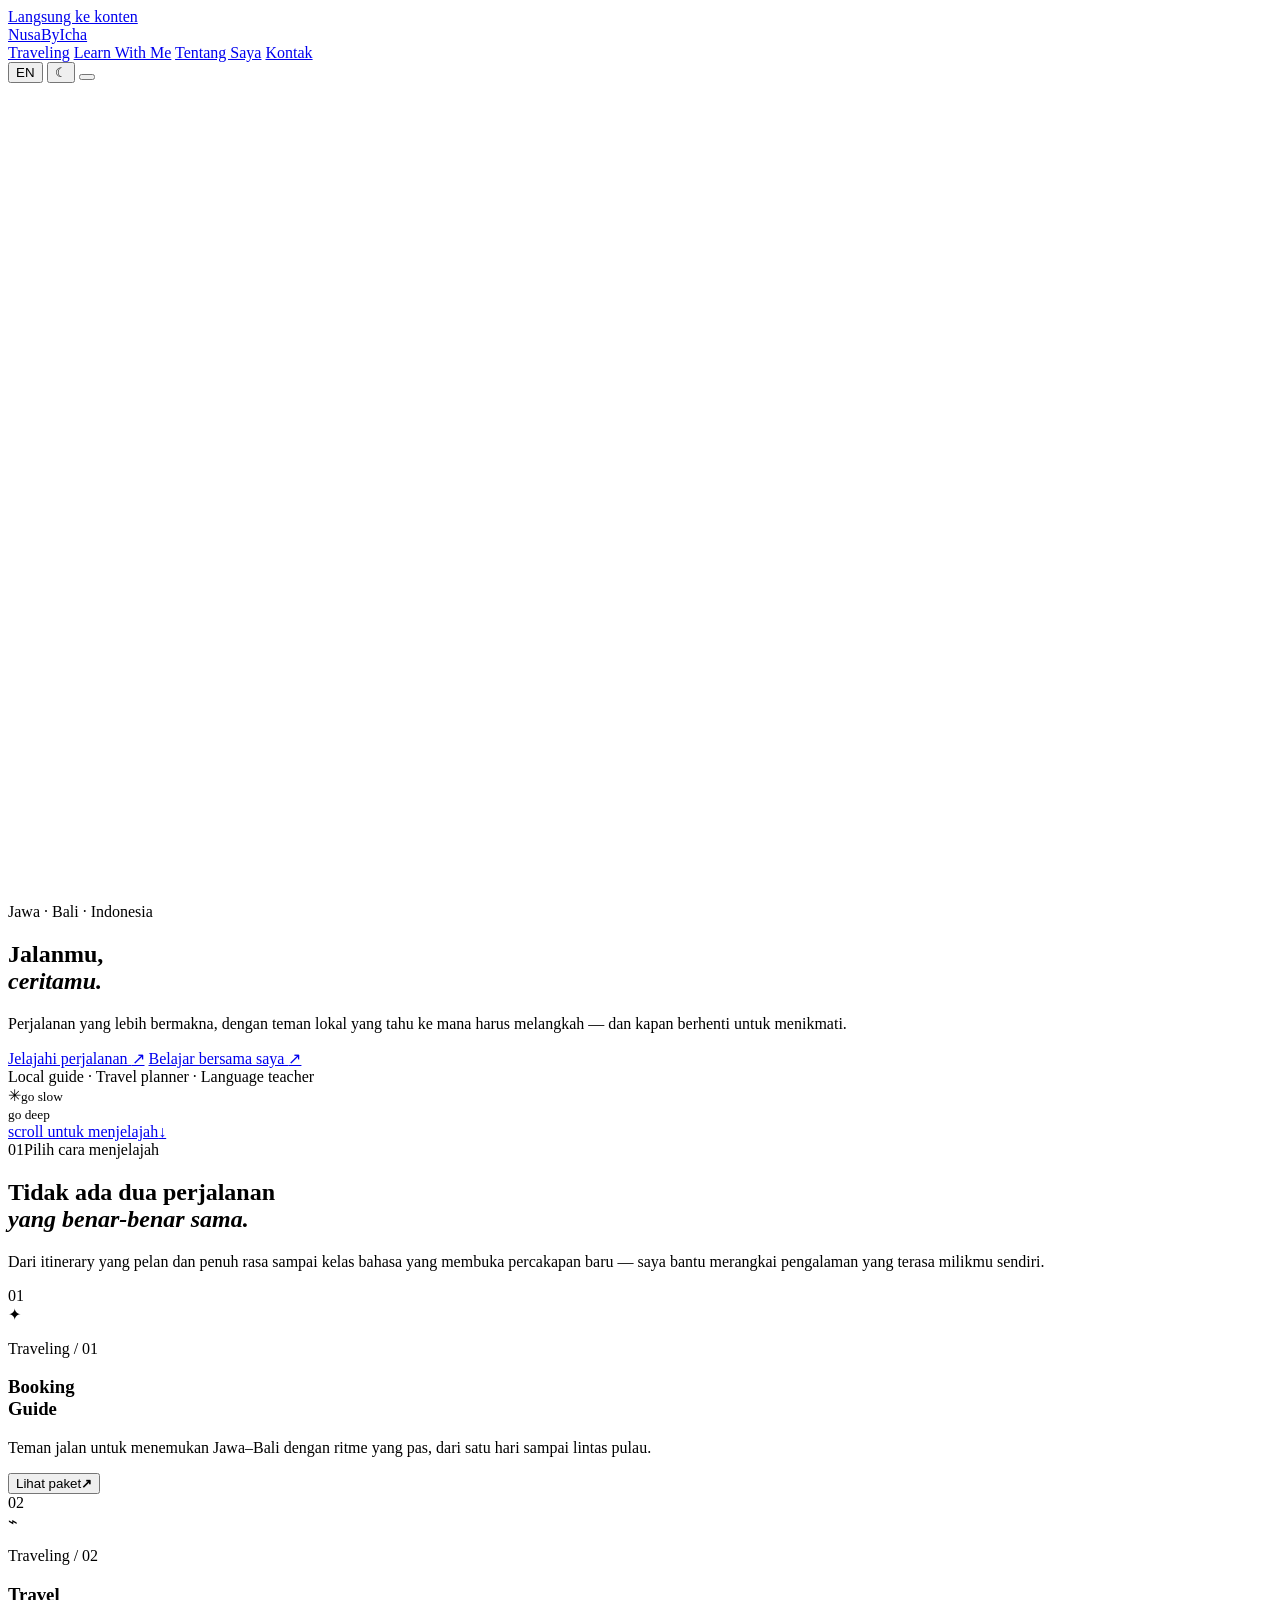
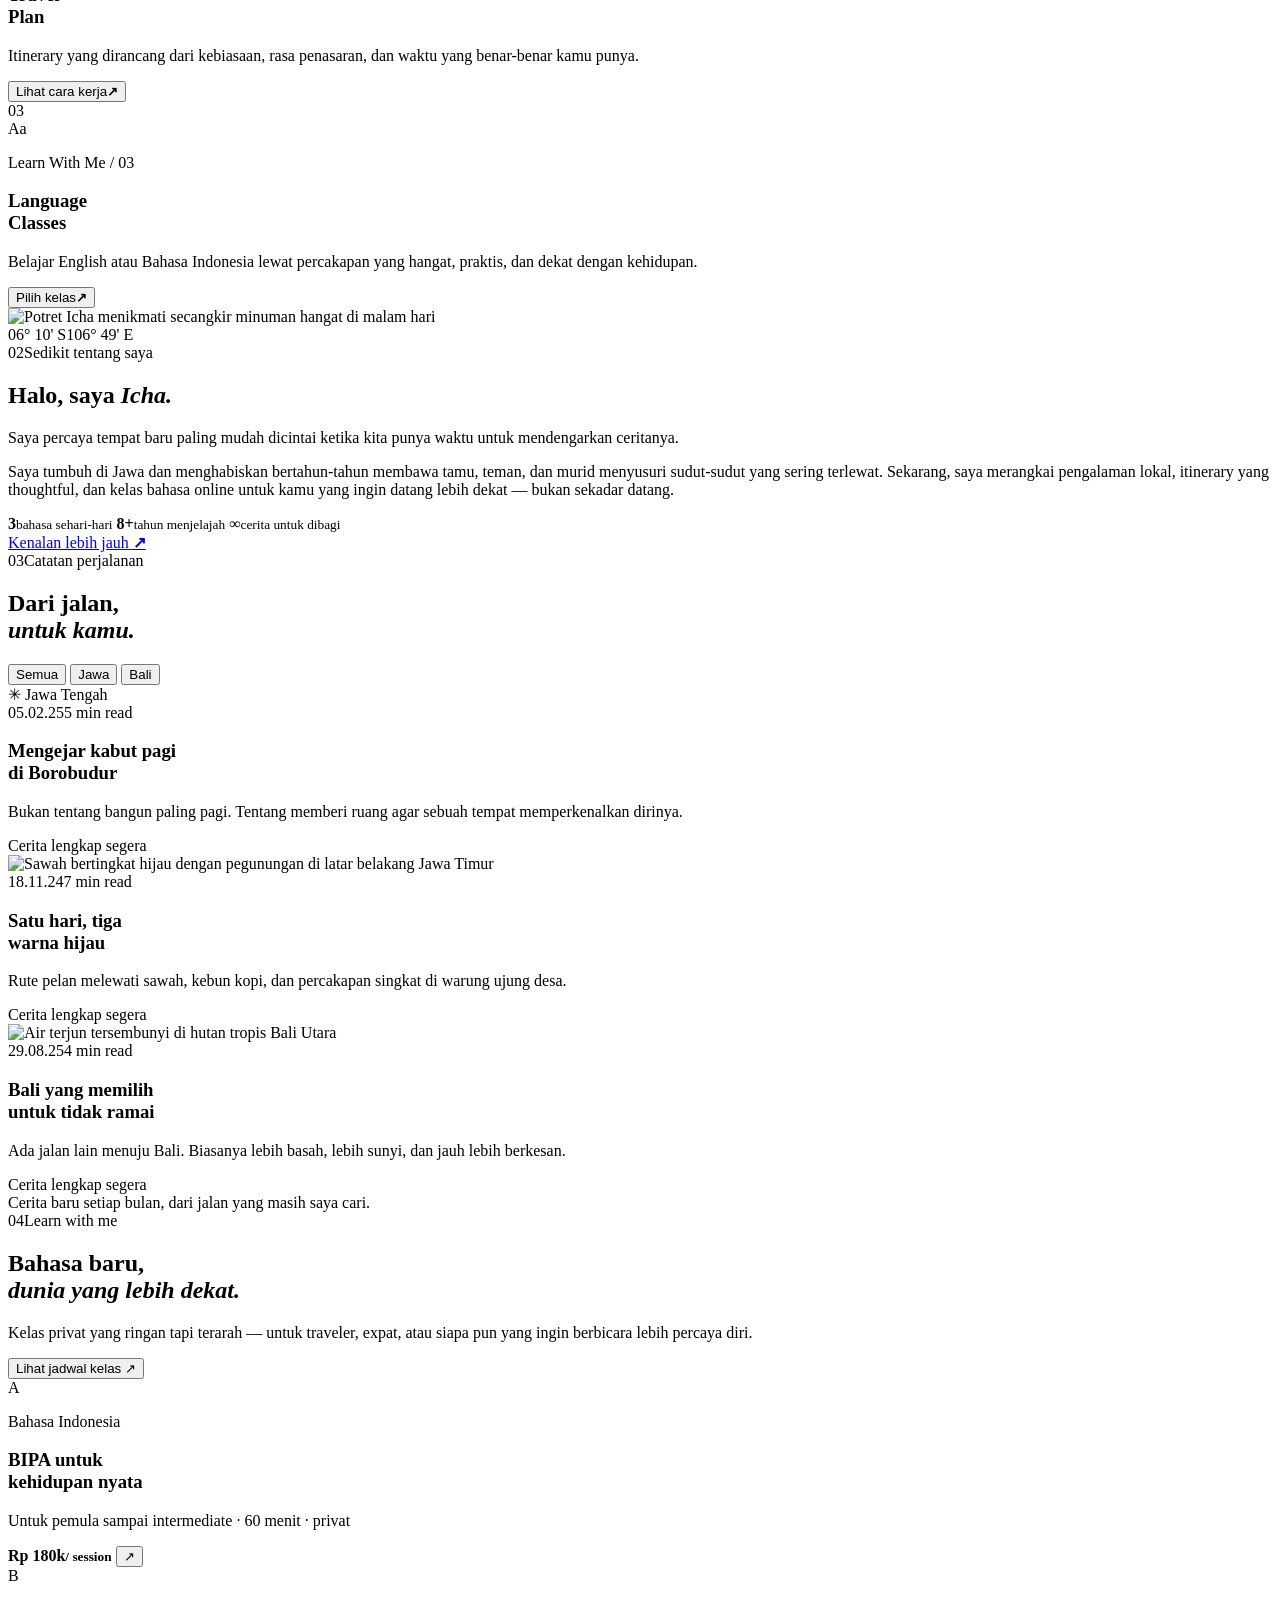
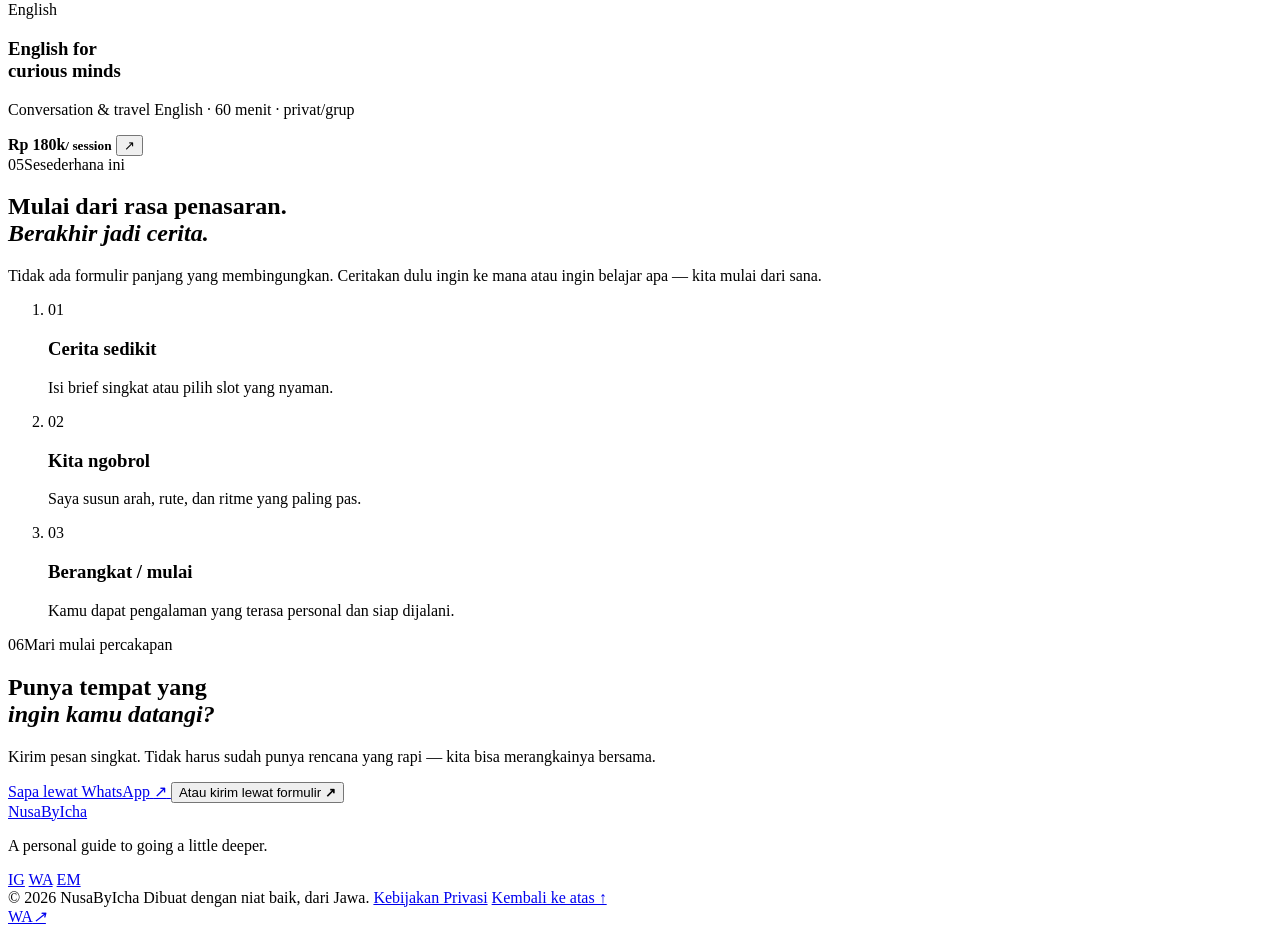
==== commit 7ac8fd8a: "Make NusaByIcha production-ready Addresses the repository review (T1–T14):  - Self-host all images (" ====
--- a/public/index.html
+++ b/public/index.html
@@ -3,85 +3,218 @@
   <head>
     <meta charset="UTF-8" />
     <meta name="viewport" content="width=device-width, initial-scale=1.0" />
-    <meta name="description" content="NusaByIcha — local guide Jawa–Bali, travel planner, dan kelas bahasa online yang personal." />
+    <title>NusaByIcha — Jalanmu, ceritamu.</title>
+    <meta
+      name="description"
+      content="NusaByIcha — local guide Jawa–Bali, travel planner, dan kelas bahasa online yang personal."
+    />
     <meta name="theme-color" content="#B5532F" />
-    <title>NusaByIcha — Jalanmu, ceritamu.</title>
+    <link rel="canonical" href="https://web-icha.vercel.app/" />
+    <link rel="icon" href="/favicon.svg" type="image/svg+xml" />
+    <link rel="apple-touch-icon" href="/apple-touch-icon.png" />
+
+    <meta property="og:type" content="website" />
+    <meta property="og:site_name" content="NusaByIcha" />
+    <meta property="og:title" content="NusaByIcha — Jalanmu, ceritamu." />
+    <meta
+      property="og:description"
+      content="Local guide Jawa–Bali, travel planner, dan kelas bahasa online yang personal."
+    />
+    <meta property="og:url" content="https://web-icha.vercel.app/" />
+    <meta property="og:image" content="https://web-icha.vercel.app/img/og-image.jpg" />
+    <meta property="og:image:width" content="1200" />
+    <meta property="og:image:height" content="630" />
+    <meta
+      property="og:image:alt"
+      content="NusaByIcha — Jalanmu, ceritamu. Lanskap sawah bertingkat dan pegunungan."
+    />
+    <meta property="og:locale" content="id_ID" />
+    <meta property="og:locale:alternate" content="en_US" />
+    <meta name="twitter:card" content="summary_large_image" />
+
+    <script type="application/ld+json">
+      {
+        "@context": "https://schema.org",
+        "@type": "TravelAgency",
+        "name": "NusaByIcha",
+        "description": "Local guide Jawa–Bali, travel planner, dan kelas bahasa online (English & Bahasa Indonesia).",
+        "url": "https://web-icha.vercel.app/",
+        "image": "https://web-icha.vercel.app/img/og-image.jpg",
+        "logo": "https://web-icha.vercel.app/apple-touch-icon.png",
+        "telephone": "+6282146138885",
+        "areaServed": ["Java", "Bali", "Indonesia"],
+        "availableLanguage": ["Indonesian", "English", "Javanese"]
+      }
+    </script>
+
+    <!-- Applies the saved/system theme before first paint so dark mode never flashes light. -->
+    <script>
+      try {
+        var saved = localStorage.getItem('nusabyicha-theme') || localStorage.getItem('jelajahku-theme');
+        if (saved ? saved === 'dark' : matchMedia('(prefers-color-scheme: dark)').matches)
+          document.documentElement.classList.add('dark');
+      } catch (e) {}
+    </script>
+
+    <link
+      rel="preload"
+      as="image"
+      href="/img/hero-1200.webp"
+      imagesrcset="/img/hero-760.webp 760w, /img/hero-1200.webp 1200w"
+      imagesizes="100vw"
+      fetchpriority="high"
+    />
     <link rel="preconnect" href="https://fonts.googleapis.com" />
     <link rel="preconnect" href="https://fonts.gstatic.com" crossorigin />
-    <link href="https://fonts.googleapis.com/css2?family=Cormorant+Garamond:wght@500;600;700&family=DM+Sans:wght@400;500;600;700&display=swap" rel="stylesheet" />
-    <link rel="stylesheet" href="/styles.css?v=nusabyi-20261012" />
+    <link
+      href="https://fonts.googleapis.com/css2?family=Cormorant+Garamond:ital,wght@0,600;0,700;1,500&family=DM+Sans:wght@400;600;700&display=swap"
+      rel="stylesheet"
+    />
+    <link rel="stylesheet" href="/css/styles.css" />
+    <script type="module" src="/js/main.js"></script>
   </head>
   <body>
+    <a class="skip-link" href="#main" data-i18n="skipLink">Langsung ke konten</a>
     <div class="site-shell">
       <header class="site-header" data-header>
-        <a class="brand" href="#top" aria-label="NusaByIcha home">
+        <a class="brand" href="#top" aria-label="NusaByIcha">
           <span class="brand-mark" aria-hidden="true"><span></span><span></span><span></span></span>
           <span class="brand-word">Nusa<span>ByIcha</span></span>
         </a>
-        <nav class="main-nav" data-nav aria-label="Main navigation">
+        <nav class="main-nav" id="main-nav" data-nav aria-label="Main navigation">
           <a href="#traveling" data-i18n="navTraveling">Traveling</a>
           <a href="#learn" data-i18n="navLearn">Learn With Me</a>
           <a href="#about" data-i18n="navAbout">Tentang Saya</a>
           <a href="#contact" data-i18n="navContact">Kontak</a>
         </nav>
         <div class="header-actions">
-          <button class="text-control" type="button" data-language-toggle aria-label="Switch language">EN</button>
-          <button class="icon-button" type="button" data-theme-toggle aria-label="Toggle dark mode"><span data-theme-icon>☾</span></button>
-          <button class="menu-button" type="button" data-menu-toggle aria-label="Open menu"><span></span><span></span></button>
+          <button
+            class="text-control"
+            type="button"
+            data-language-toggle
+            data-i18n-label="languageToggle"
+            aria-label="Switch to English"
+          >
+            EN
+          </button>
+          <button
+            class="icon-button"
+            type="button"
+            data-theme-toggle
+            data-i18n-label="themeToggle"
+            aria-label="Ganti mode gelap/terang"
+          >
+            <span data-theme-icon aria-hidden="true">☾</span>
+          </button>
+          <button
+            class="menu-button"
+            type="button"
+            data-menu-toggle
+            data-i18n-label="menuOpen"
+            aria-label="Buka menu"
+            aria-expanded="false"
+            aria-controls="main-nav"
+          >
+            <span></span><span></span>
+          </button>
         </div>
       </header>
 
-      <main id="top">
-        <section class="hero" aria-labelledby="hero-title">
-          <div class="hero-image" role="img" aria-label="Pemandangan pegunungan Jawa saat matahari terbit"></div>
+      <main id="main" tabindex="-1">
+        <section class="hero" id="top" aria-labelledby="hero-title">
+          <img
+            class="hero-image"
+            src="/img/hero-1200.webp"
+            srcset="/img/hero-760.webp 760w, /img/hero-1200.webp 1200w"
+            sizes="100vw"
+            width="1200"
+            height="800"
+            fetchpriority="high"
+            alt=""
+          />
           <div class="hero-overlay"></div>
           <div class="hero-content wrap">
-            <p class="eyebrow light"><span class="eyebrow-dot"></span><span data-i18n="heroEyebrow">Jawa · Bali · Indonesia</span></p>
-            <h1 id="hero-title" data-i18n="heroTitle">Jalanmu,<br /><em>ceritamu.</em></h1>
-            <p class="hero-copy" data-i18n="heroCopy">Perjalanan yang lebih bermakna, dengan teman lokal yang tahu ke mana harus melangkah — dan kapan berhenti untuk menikmati.</p>
+            <p class="eyebrow light">
+              <span class="eyebrow-dot"></span><span data-i18n="heroEyebrow">Jawa · Bali · Indonesia</span>
+            </p>
+            <h1 id="hero-title" data-i18n="heroTitleHtml">Jalanmu,<br /><em>ceritamu.</em></h1>
+            <p class="hero-copy" data-i18n="heroCopy">
+              Perjalanan yang lebih bermakna, dengan teman lokal yang tahu ke mana harus melangkah — dan kapan
+              berhenti untuk menikmati.
+            </p>
             <div class="hero-actions">
-              <a class="button button-primary" href="#traveling" data-i18n="heroCtaOne">Jelajahi perjalanan <span>↗</span></a>
-              <a class="button button-ghost" href="#learn" data-i18n="heroCtaTwo">Belajar bersama saya <span>↗</span></a>
+              <a class="button button-primary" href="#traveling" data-i18n="heroCtaOneHtml"
+                >Jelajahi perjalanan <span>↗</span></a
+              >
+              <a class="button button-ghost" href="#learn" data-i18n="heroCtaTwoHtml"
+                >Belajar bersama saya <span>↗</span></a
+              >
             </div>
             <div class="hero-aside">
               <span class="aside-line"></span>
               <span data-i18n="heroAside">Local guide · Travel planner · Language teacher</span>
             </div>
           </div>
-          <div class="hero-stamp" aria-hidden="true"><span>✳</span><small>go slow<br />go deep</small></div>
-          <a class="scroll-cue" href="#services" aria-label="Scroll to services"><span data-i18n="scrollLabel">scroll untuk menjelajah</span><i>↓</i></a>
+          <div class="hero-stamp" aria-hidden="true">
+            <span>✳</span><small>go slow<br />go deep</small>
+          </div>
+          <a class="scroll-cue" href="#services"
+            ><span data-i18n="scrollLabel">scroll untuk menjelajah</span><i aria-hidden="true">↓</i></a
+          >
         </section>
 
         <section class="intro wrap section-pad" id="services">
-          <div class="section-kicker"><span>01</span><i></i><span data-i18n="servicesKicker">Pilih cara menjelajah</span></div>
+          <div class="section-kicker">
+            <span>01</span><i></i><span data-i18n="servicesKicker">Pilih cara menjelajah</span>
+          </div>
           <div class="intro-heading">
-            <h2 data-i18n="servicesTitle">Tidak ada dua perjalanan<br /><em>yang benar-benar sama.</em></h2>
-            <p data-i18n="servicesCopy">Dari itinerary yang pelan dan penuh rasa sampai kelas bahasa yang membuka percakapan baru — saya bantu merangkai pengalaman yang terasa milikmu sendiri.</p>
+            <h2 data-i18n="servicesTitleHtml">
+              Tidak ada dua perjalanan<br /><em>yang benar-benar sama.</em>
+            </h2>
+            <p data-i18n="servicesCopy">
+              Dari itinerary yang pelan dan penuh rasa sampai kelas bahasa yang membuka percakapan baru — saya
+              bantu merangkai pengalaman yang terasa milikmu sendiri.
+            </p>
           </div>
           <div class="service-grid" id="traveling">
             <article class="service-card service-guide">
-              <div class="card-number">01</div>
-              <div class="service-icon">✦</div>
+              <div class="card-number" aria-hidden="true">01</div>
+              <div class="service-icon" aria-hidden="true">✦</div>
               <p class="card-label" data-i18n="guideLabel">Traveling / 01</p>
-              <h3 data-i18n="guideTitle">Booking<br />Guide</h3>
-              <p data-i18n="guideCopy">Teman jalan untuk menemukan Jawa–Bali dengan ritme yang pas, dari satu hari sampai lintas pulau.</p>
-              <button class="card-link" type="button" data-booking="guide"><span data-i18n="viewPackages">Lihat paket</span><b>↗</b></button>
+              <h3 data-i18n="guideTitleHtml">Booking<br />Guide</h3>
+              <p data-i18n="guideCopy">
+                Teman jalan untuk menemukan Jawa–Bali dengan ritme yang pas, dari satu hari sampai lintas
+                pulau.
+              </p>
+              <button class="card-link" type="button" data-booking="guide">
+                <span data-i18n="viewPackages">Lihat paket</span><b aria-hidden="true">↗</b>
+              </button>
             </article>
             <article class="service-card service-plan">
-              <div class="card-number">02</div>
-              <div class="service-icon">⌁</div>
+              <div class="card-number" aria-hidden="true">02</div>
+              <div class="service-icon" aria-hidden="true">⌁</div>
               <p class="card-label" data-i18n="planLabel">Traveling / 02</p>
-              <h3 data-i18n="planTitle">Travel<br />Plan</h3>
-              <p data-i18n="planCopy">Itinerary yang dirancang dari kebiasaan, rasa penasaran, dan waktu yang benar-benar kamu punya.</p>
-              <button class="card-link" type="button" data-booking="plan"><span data-i18n="seeHow">Lihat cara kerja</span><b>↗</b></button>
+              <h3 data-i18n="planTitleHtml">Travel<br />Plan</h3>
+              <p data-i18n="planCopy">
+                Itinerary yang dirancang dari kebiasaan, rasa penasaran, dan waktu yang benar-benar kamu
+                punya.
+              </p>
+              <button class="card-link" type="button" data-booking="plan">
+                <span data-i18n="seeHow">Lihat cara kerja</span><b aria-hidden="true">↗</b>
+              </button>
             </article>
             <article class="service-card service-learn" id="learn">
-              <div class="card-number">03</div>
-              <div class="service-icon">Aa</div>
+              <div class="card-number" aria-hidden="true">03</div>
+              <div class="service-icon" aria-hidden="true">Aa</div>
               <p class="card-label" data-i18n="learnLabel">Learn With Me / 03</p>
-              <h3 data-i18n="learnTitle">Language<br />Classes</h3>
-              <p data-i18n="learnCopy">Belajar English atau Bahasa Indonesia lewat percakapan yang hangat, praktis, dan dekat dengan kehidupan.</p>
-              <button class="card-link" type="button" data-booking="learn"><span data-i18n="chooseClass">Pilih kelas</span><b>↗</b></button>
+              <h3 data-i18n="learnTitleHtml">Language<br />Classes</h3>
+              <p data-i18n="learnCopy">
+                Belajar English atau Bahasa Indonesia lewat percakapan yang hangat, praktis, dan dekat dengan
+                kehidupan.
+              </p>
+              <button class="card-link" type="button" data-booking="learn">
+                <span data-i18n="chooseClass">Pilih kelas</span><b aria-hidden="true">↗</b>
+              </button>
             </article>
           </div>
         </section>
@@ -89,89 +222,364 @@
         <section class="about-section section-pad" id="about">
           <div class="about-layout wrap">
             <div class="portrait-wrap">
-              <div class="portrait-frame"><img src="/icha-photo.webp" alt="Potret Icha menikmati perjalanan di Indonesia" /></div>
-              <div class="portrait-caption"><span>06° 10' S</span><span>106° 49' E</span></div>
+              <div class="portrait-frame">
+                <img
+                  src="/img/icha-portrait-810.webp"
+                  srcset="/img/icha-portrait-480.webp 480w, /img/icha-portrait-810.webp 810w"
+                  sizes="(max-width: 680px) 315px, 405px"
+                  width="810"
+                  height="1080"
+                  loading="lazy"
+                  decoding="async"
+                  alt="Potret Icha menikmati secangkir minuman hangat di malam hari"
+                />
+              </div>
+              <div class="portrait-caption" aria-hidden="true">
+                <span>06° 10' S</span><span>106° 49' E</span>
+              </div>
             </div>
             <div class="about-copy">
-              <div class="section-kicker"><span>02</span><i></i><span data-i18n="aboutKicker">Sedikit tentang saya</span></div>
-              <h2 data-i18n="aboutTitle">Halo, saya <em>Icha.</em></h2>
-              <p class="lead" data-i18n="aboutLead">Saya percaya tempat baru paling mudah dicintai ketika kita punya waktu untuk mendengarkan ceritanya.</p>
-              <p data-i18n="aboutBody">Saya tumbuh di Jawa dan menghabiskan bertahun-tahun membawa tamu, teman, dan murid menyusuri sudut-sudut yang sering terlewat. Sekarang, saya merangkai pengalaman lokal, itinerary yang thoughtful, dan kelas bahasa online untuk kamu yang ingin datang lebih dekat — bukan sekadar datang.</p>
-              <div class="about-details"><span><b>3</b><small data-i18n="aboutDetailOne">bahasa sehari-hari</small></span><span><b>8+</b><small data-i18n="aboutDetailTwo">tahun menjelajah</small></span><span><b>∞</b><small data-i18n="aboutDetailThree">cerita untuk dibagi</small></span></div>
-              <a class="underlined-link" href="#contact"><span data-i18n="aboutCta">Kenalan lebih jauh</span> <b>↗</b></a>
+              <div class="section-kicker">
+                <span>02</span><i></i><span data-i18n="aboutKicker">Sedikit tentang saya</span>
+              </div>
+              <h2 data-i18n="aboutTitleHtml">Halo, saya <em>Icha.</em></h2>
+              <p class="lead" data-i18n="aboutLead">
+                Saya percaya tempat baru paling mudah dicintai ketika kita punya waktu untuk mendengarkan
+                ceritanya.
+              </p>
+              <p data-i18n="aboutBody">
+                Saya tumbuh di Jawa dan menghabiskan bertahun-tahun membawa tamu, teman, dan murid menyusuri
+                sudut-sudut yang sering terlewat. Sekarang, saya merangkai pengalaman lokal, itinerary yang
+                thoughtful, dan kelas bahasa online untuk kamu yang ingin datang lebih dekat — bukan sekadar
+                datang.
+              </p>
+              <div class="about-details">
+                <span><b>3</b><small data-i18n="aboutDetailOne">bahasa sehari-hari</small></span>
+                <span><b>8+</b><small data-i18n="aboutDetailTwo">tahun menjelajah</small></span>
+                <span><b>∞</b><small data-i18n="aboutDetailThree">cerita untuk dibagi</small></span>
+              </div>
+              <a class="underlined-link" href="#contact"
+                ><span data-i18n="aboutCta">Kenalan lebih jauh</span> <b aria-hidden="true">↗</b></a
+              >
             </div>
           </div>
         </section>
 
         <section class="journal-section wrap section-pad" id="journal">
           <div class="journal-head">
-            <div><div class="section-kicker"><span>03</span><i></i><span data-i18n="journalKicker">Catatan perjalanan</span></div><h2 data-i18n="journalTitle">Dari jalan,<br /><em>untuk kamu.</em></h2></div>
-            <div class="journal-tools"><button class="filter-button active" type="button" data-filter="all" data-i18n="filterAll">Semua</button><button class="filter-button" type="button" data-filter="java">Jawa</button><button class="filter-button" type="button" data-filter="bali">Bali</button><button class="filter-button" type="button" data-filter="2025">2025</button></div>
+            <div>
+              <div class="section-kicker">
+                <span>03</span><i></i><span data-i18n="journalKicker">Catatan perjalanan</span>
+              </div>
+              <h2 data-i18n="journalTitleHtml">Dari jalan,<br /><em>untuk kamu.</em></h2>
+            </div>
+            <!-- Year buttons are added automatically from each card's data-year. -->
+            <div class="journal-tools" role="group" aria-label="Filter">
+              <button class="filter-button active" type="button" data-filter="all" data-i18n="filterAll">
+                Semua
+              </button>
+              <button class="filter-button" type="button" data-filter="java" data-i18n="filterJava">
+                Jawa
+              </button>
+              <button class="filter-button" type="button" data-filter="bali" data-i18n="filterBali">
+                Bali
+              </button>
+            </div>
           </div>
           <div class="journal-grid">
             <article class="story-card story-featured" data-location="java" data-year="2025">
-              <div class="story-image"><img src="/manus-storage/async-images/lqtObfdhzVjnsPF3rWbEGC/image-3.webp" alt="Borobudur saat pagi berkabut" /><span class="story-tag">Jawa Tengah</span></div>
+              <!-- TODO: replace with Icha's Borobudur photo (img/story-borobudur-800.webp + -480). -->
+              <div
+                class="story-image story-image-placeholder"
+                role="img"
+                aria-label="Borobudur saat pagi berkabut"
+              >
+                <span class="placeholder-mark" aria-hidden="true">✳</span>
+                <span class="story-tag">Jawa Tengah</span>
+              </div>
               <div class="story-meta"><span>05.02.25</span><span>5 min read</span></div>
-              <h3 data-i18n="storyOneTitle">Mengejar kabut pagi<br />di Borobudur</h3><p data-i18n="storyOneCopy">Bukan tentang bangun paling pagi. Tentang memberi ruang agar sebuah tempat memperkenalkan dirinya.</p><a class="story-link" href="#contact"><span data-i18n="readStory">Baca cerita</span> ↗</a>
+              <h3 data-i18n="storyOneTitleHtml">Mengejar kabut pagi<br />di Borobudur</h3>
+              <p data-i18n="storyOneCopy">
+                Bukan tentang bangun paling pagi. Tentang memberi ruang agar sebuah tempat memperkenalkan
+                dirinya.
+              </p>
+              <span class="story-soon" data-i18n="storySoon">Cerita lengkap segera</span>
             </article>
             <article class="story-card" data-location="java" data-year="2024">
-              <div class="story-image"><img src="/manus-storage/async-images/xA9oPOV7TwLTlT0DDa2aYW/image-2.webp" alt="Lanskap sawah bertingkat di Jawa" /><span class="story-tag">Jawa Timur</span></div>
+              <div class="story-image">
+                <img
+                  src="/img/story-rice-terraces-800.webp"
+                  srcset="/img/story-rice-terraces-480.webp 480w, /img/story-rice-terraces-800.webp 800w"
+                  sizes="(max-width: 680px) 100vw, 380px"
+                  width="800"
+                  height="533"
+                  loading="lazy"
+                  decoding="async"
+                  alt="Sawah bertingkat hijau dengan pegunungan di latar belakang"
+                />
+                <span class="story-tag">Jawa Timur</span>
+              </div>
               <div class="story-meta"><span>18.11.24</span><span>7 min read</span></div>
-              <h3 data-i18n="storyTwoTitle">Satu hari, tiga<br />warna hijau</h3><p data-i18n="storyTwoCopy">Rute pelan melewati sawah, kebun kopi, dan percakapan singkat di warung ujung desa.</p><a class="story-link" href="#contact"><span data-i18n="readStory">Baca cerita</span> ↗</a>
+              <h3 data-i18n="storyTwoTitleHtml">Satu hari, tiga<br />warna hijau</h3>
+              <p data-i18n="storyTwoCopy">
+                Rute pelan melewati sawah, kebun kopi, dan percakapan singkat di warung ujung desa.
+              </p>
+              <span class="story-soon" data-i18n="storySoon">Cerita lengkap segera</span>
             </article>
             <article class="story-card" data-location="bali" data-year="2025">
-              <div class="story-image"><img src="/manus-storage/async-images/xA9oPOV7TwLTlT0DDa2aYW/image-3.webp" alt="Air terjun tersembunyi di hutan tropis" /><span class="story-tag">Bali Utara</span></div>
+              <div class="story-image">
+                <img
+                  src="/img/story-waterfall-800.webp"
+                  srcset="/img/story-waterfall-480.webp 480w, /img/story-waterfall-800.webp 800w"
+                  sizes="(max-width: 680px) 100vw, 380px"
+                  width="800"
+                  height="533"
+                  loading="lazy"
+                  decoding="async"
+                  alt="Air terjun tersembunyi di hutan tropis"
+                />
+                <span class="story-tag">Bali Utara</span>
+              </div>
               <div class="story-meta"><span>29.08.25</span><span>4 min read</span></div>
-              <h3 data-i18n="storyThreeTitle">Bali yang memilih<br />untuk tidak ramai</h3><p data-i18n="storyThreeCopy">Ada jalan lain menuju Bali. Biasanya lebih basah, lebih sunyi, dan jauh lebih berkesan.</p><a class="story-link" href="#contact"><span data-i18n="readStory">Baca cerita</span> ↗</a>
+              <h3 data-i18n="storyThreeTitleHtml">Bali yang memilih<br />untuk tidak ramai</h3>
+              <p data-i18n="storyThreeCopy">
+                Ada jalan lain menuju Bali. Biasanya lebih basah, lebih sunyi, dan jauh lebih berkesan.
+              </p>
+              <span class="story-soon" data-i18n="storySoon">Cerita lengkap segera</span>
             </article>
           </div>
-          <div class="journal-footer"><span data-i18n="journalMore">Cerita baru setiap bulan, dari jalan yang masih saya cari.</span><button class="underlined-link" type="button" data-toast="Jurnal lengkap segera hadir di versi berikutnya."><span data-i18n="allStories">Lihat semua cerita</span> <b>↗</b></button></div>
+          <div class="journal-footer">
+            <span data-i18n="journalMore">Cerita baru setiap bulan, dari jalan yang masih saya cari.</span>
+          </div>
         </section>
 
         <section class="learn-section section-pad" id="classes">
           <div class="wrap learn-layout">
-            <div class="learn-intro"><div class="section-kicker light"><span>04</span><i></i><span data-i18n="learnKicker">Learn with me</span></div><h2 data-i18n="learnSectionTitle">Bahasa baru,<br /><em>dunia yang lebih dekat.</em></h2><p data-i18n="learnSectionCopy">Kelas privat yang ringan tapi terarah — untuk traveler, expat, atau siapa pun yang ingin berbicara lebih percaya diri.</p><button class="button button-light" type="button" data-booking="learn"><span data-i18n="seeClassSchedule">Lihat jadwal kelas</span> <span>↗</span></button></div>
+            <div class="learn-intro">
+              <div class="section-kicker light">
+                <span>04</span><i></i><span data-i18n="learnKicker">Learn with me</span>
+              </div>
+              <h2 data-i18n="learnSectionTitleHtml">Bahasa baru,<br /><em>dunia yang lebih dekat.</em></h2>
+              <p data-i18n="learnSectionCopy">
+                Kelas privat yang ringan tapi terarah — untuk traveler, expat, atau siapa pun yang ingin
+                berbicara lebih percaya diri.
+              </p>
+              <button class="button button-light" type="button" data-booking="learn">
+                <span data-i18n="seeClassSchedule">Lihat jadwal kelas</span>
+                <span aria-hidden="true">↗</span>
+              </button>
+            </div>
             <div class="class-stack">
-              <article class="class-card"><span class="class-index">A</span><div><p class="card-label">Bahasa Indonesia</p><h3 data-i18n="classIdTitle">BIPA untuk<br />kehidupan nyata</h3><p data-i18n="classIdCopy">Untuk pemula sampai intermediate · 60 menit · privat</p></div><strong>Rp 180k<small>/ session</small></strong><button type="button" class="round-arrow" data-booking="learn" aria-label="Book Indonesian class">↗</button></article>
-              <article class="class-card"><span class="class-index">B</span><div><p class="card-label">English</p><h3 data-i18n="classEnTitle">English for<br />curious minds</h3><p data-i18n="classEnCopy">Conversation & travel English · 60 menit · privat/grup</p></div><strong>Rp 180k<small>/ session</small></strong><button type="button" class="round-arrow" data-booking="learn" aria-label="Book English class">↗</button></article>
+              <article class="class-card">
+                <span class="class-index" aria-hidden="true">A</span>
+                <div>
+                  <p class="card-label">Bahasa Indonesia</p>
+                  <h3 data-i18n="classIdTitleHtml">BIPA untuk<br />kehidupan nyata</h3>
+                  <p data-i18n="classIdCopy">Untuk pemula sampai intermediate · 60 menit · privat</p>
+                </div>
+                <strong>Rp 180k<small>/ session</small></strong>
+                <button
+                  type="button"
+                  class="round-arrow"
+                  data-booking="learn"
+                  aria-label="Book Indonesian class"
+                >
+                  ↗
+                </button>
+              </article>
+              <article class="class-card">
+                <span class="class-index" aria-hidden="true">B</span>
+                <div>
+                  <p class="card-label">English</p>
+                  <h3 data-i18n="classEnTitleHtml">English for<br />curious minds</h3>
+                  <p data-i18n="classEnCopy">Conversation &amp; travel English · 60 menit · privat/grup</p>
+                </div>
+                <strong>Rp 180k<small>/ session</small></strong>
+                <button
+                  type="button"
+                  class="round-arrow"
+                  data-booking="learn"
+                  aria-label="Book English class"
+                >
+                  ↗
+                </button>
+              </article>
             </div>
           </div>
         </section>
 
         <section class="process-section wrap section-pad">
-          <div class="section-kicker"><span>05</span><i></i><span data-i18n="processKicker">Sesederhana ini</span></div>
-          <div class="process-heading"><h2 data-i18n="processTitle">Mulai dari rasa penasaran.<br /><em>Berakhir jadi cerita.</em></h2><p data-i18n="processCopy">Tidak ada formulir panjang yang membingungkan. Ceritakan dulu ingin ke mana atau ingin belajar apa — kita mulai dari sana.</p></div>
-          <div class="process-steps"><div class="process-step"><span>01</span><h3 data-i18n="stepOneTitle">Cerita sedikit</h3><p data-i18n="stepOneCopy">Isi brief singkat atau pilih slot yang nyaman.</p></div><div class="process-step"><span>02</span><h3 data-i18n="stepTwoTitle">Kita ngobrol</h3><p data-i18n="stepTwoCopy">Saya susun arah, rute, dan ritme yang paling pas.</p></div><div class="process-step"><span>03</span><h3 data-i18n="stepThreeTitle">Berangkat / mulai</h3><p data-i18n="stepThreeCopy">Kamu dapat pengalaman yang terasa personal dan siap dijalani.</p></div></div>
-        </section>
-
-        <section class="testimonial-section">
-          <div class="wrap testimonial-wrap"><div class="quote-mark">“</div><blockquote data-i18n="quote">Icha membuat Jawa terasa seperti tempat yang sudah lama saya kenal. Bukan karena semuanya sempurna, tapi karena setiap momen terasa punya arti.</blockquote><div class="quote-by"><span class="avatar">M</span><span><b>Marina K.</b><small data-i18n="quoteRole">Traveler from Melbourne</small></span></div></div>
+          <div class="section-kicker">
+            <span>05</span><i></i><span data-i18n="processKicker">Sesederhana ini</span>
+          </div>
+          <div class="process-heading">
+            <h2 data-i18n="processTitleHtml">
+              Mulai dari rasa penasaran.<br /><em>Berakhir jadi cerita.</em>
+            </h2>
+            <p data-i18n="processCopy">
+              Tidak ada formulir panjang yang membingungkan. Ceritakan dulu ingin ke mana atau ingin belajar
+              apa — kita mulai dari sana.
+            </p>
+          </div>
+          <ol class="process-steps">
+            <li class="process-step">
+              <span aria-hidden="true">01</span>
+              <h3 data-i18n="stepOneTitle">Cerita sedikit</h3>
+              <p data-i18n="stepOneCopy">Isi brief singkat atau pilih slot yang nyaman.</p>
+            </li>
+            <li class="process-step">
+              <span aria-hidden="true">02</span>
+              <h3 data-i18n="stepTwoTitle">Kita ngobrol</h3>
+              <p data-i18n="stepTwoCopy">Saya susun arah, rute, dan ritme yang paling pas.</p>
+            </li>
+            <li class="process-step">
+              <span aria-hidden="true">03</span>
+              <h3 data-i18n="stepThreeTitle">Berangkat / mulai</h3>
+              <p data-i18n="stepThreeCopy">Kamu dapat pengalaman yang terasa personal dan siap dijalani.</p>
+            </li>
+          </ol>
+        </section>
+
+        <!-- Hidden until a real, permission-given testimonial replaces this sample. Remove `hidden` to show it. -->
+        <section class="testimonial-section" hidden>
+          <figure class="wrap testimonial-wrap">
+            <div class="quote-mark" aria-hidden="true">“</div>
+            <blockquote data-i18n="quote">
+              Icha membuat Jawa terasa seperti tempat yang sudah lama saya kenal. Bukan karena semuanya
+              sempurna, tapi karena setiap momen terasa punya arti.
+            </blockquote>
+            <figcaption class="quote-by">
+              <span class="avatar" aria-hidden="true">M</span>
+              <span><b>Marina K.</b><small data-i18n="quoteRole">Traveler from Melbourne</small></span>
+            </figcaption>
+          </figure>
         </section>
 
         <section class="contact-section wrap section-pad" id="contact">
-          <div class="contact-card"><div><div class="section-kicker light"><span>06</span><i></i><span data-i18n="contactKicker">Mari mulai percakapan</span></div><h2 data-i18n="contactTitle">Punya tempat yang<br /><em>ingin kamu datangi?</em></h2><p data-i18n="contactCopy">Kirim pesan singkat. Tidak harus sudah punya rencana yang rapi — kita bisa merangkainya bersama.</p></div><a class="button button-light" href="https://wa.me/6282331458963" target="_blank" rel="noreferrer"><span data-i18n="contactCta">Sapa lewat WhatsApp</span> <span>↗</span></a></div>
+          <div class="contact-card">
+            <div>
+              <div class="section-kicker light">
+                <span>06</span><i></i><span data-i18n="contactKicker">Mari mulai percakapan</span>
+              </div>
+              <h2 data-i18n="contactTitleHtml">Punya tempat yang<br /><em>ingin kamu datangi?</em></h2>
+              <p data-i18n="contactCopy">
+                Kirim pesan singkat. Tidak harus sudah punya rencana yang rapi — kita bisa merangkainya
+                bersama.
+              </p>
+            </div>
+            <div class="contact-actions">
+              <a
+                class="button button-light"
+                href="https://wa.me/"
+                data-whatsapp-link
+                target="_blank"
+                rel="noopener"
+              >
+                <span data-i18n="contactCta">Sapa lewat WhatsApp</span> <span aria-hidden="true">↗</span>
+              </a>
+              <button class="underlined-link light" type="button" data-booking="contact">
+                <span data-i18n="contactForm">Atau kirim lewat formulir</span> <b aria-hidden="true">↗</b>
+              </button>
+            </div>
+          </div>
         </section>
       </main>
 
-      <footer class="site-footer"><div class="wrap footer-top"><a class="brand brand-footer" href="#top"><span class="brand-mark" aria-hidden="true"><span></span><span></span><span></span></span><span class="brand-word">Nusa<span>ByIcha</span></span></a><p data-i18n="footerLine">A personal guide to going a little deeper.</p><div class="footer-socials"><a href="#contact">IG</a><a href="#contact">WA</a><a href="#contact">EM</a></div></div><div class="wrap footer-bottom"><span>© 2025 NusaByIcha</span><span data-i18n="footerMade">Dibuat dengan niat baik, dari Jawa.</span><a href="#top" data-i18n="footerBack">Kembali ke atas ↑</a></div></footer>
-
-      <a class="whatsapp-float" href="https://wa.me/6282331458963" target="_blank" rel="noreferrer" aria-label="Chat on WhatsApp"><span>WA</span><i>↗</i></a>
+      <footer class="site-footer">
+        <div class="wrap footer-top">
+          <a class="brand brand-footer" href="#top" aria-label="NusaByIcha">
+            <span class="brand-mark" aria-hidden="true"><span></span><span></span><span></span></span>
+            <span class="brand-word">Nusa<span>ByIcha</span></span>
+          </a>
+          <p data-i18n="footerLine">A personal guide to going a little deeper.</p>
+          <div class="footer-socials">
+            <a href="#" data-social="instagram" target="_blank" rel="noopener" aria-label="Instagram">IG</a>
+            <a href="#" data-social="whatsapp" target="_blank" rel="noopener" aria-label="WhatsApp">WA</a>
+            <a href="#" data-social="email" aria-label="Email">EM</a>
+          </div>
+        </div>
+        <div class="wrap footer-bottom">
+          <span>© <span data-year-now>2026</span> NusaByIcha</span>
+          <span data-i18n="footerMade">Dibuat dengan niat baik, dari Jawa.</span>
+          <a href="/privacy.html" data-i18n="footerPrivacy">Kebijakan Privasi</a>
+          <a href="#top" data-i18n="footerBack">Kembali ke atas ↑</a>
+        </div>
+      </footer>
+
+      <a
+        class="whatsapp-float"
+        href="https://wa.me/"
+        data-whatsapp-link
+        target="_blank"
+        rel="noopener"
+        aria-label="Chat on WhatsApp"
+      >
+        <span>WA</span><i aria-hidden="true">↗</i>
+      </a>
     </div>
 
     <div class="modal-backdrop" data-modal hidden>
-      <div class="booking-modal" role="dialog" aria-modal="true" aria-labelledby="modal-title">
+      <div class="booking-modal" role="dialog" aria-modal="true" aria-labelledby="modal-title" tabindex="-1">
         <button class="modal-close" type="button" data-modal-close aria-label="Close">×</button>
-        <div class="modal-kicker"><span class="eyebrow-dot"></span><span data-i18n="modalKicker">Form layanan</span></div>
-        <h2 id="modal-title" data-i18n="modalTitle">Mulai dari<br /><em>yang kamu mau.</em></h2>
-        <p data-i18n="modalCopy">Pilih layanan di bawah untuk melihat pertanyaan yang sesuai. Ini masih prototipe — belum ada pembayaran dan belum ada data yang dikirim.</p>
-        <div class="booking-options"><button type="button" class="booking-option active" data-option="guide"><span>01</span><strong data-i18n="modalGuide">Booking Guide</strong><small>Jawa · Bali</small></button><button type="button" class="booking-option" data-option="plan"><span>02</span><strong data-i18n="modalPlan">Travel Plan</strong><small>Custom itinerary</small></button><button type="button" class="booking-option" data-option="learn"><span>03</span><strong data-i18n="modalLearn">Learn With Me</strong><small>English · BIPA</small></button><button type="button" class="booking-option" data-option="contact"><span>04</span><strong data-i18n="modalContact">Kontak Umum</strong><small>Message</small></button></div>
+        <div class="modal-kicker">
+          <span class="eyebrow-dot"></span><span data-i18n="modalKicker">Form layanan</span>
+        </div>
+        <h2 id="modal-title" data-i18n="modalTitleHtml">Mulai dari<br /><em>yang kamu mau.</em></h2>
+        <p data-i18n="modalCopy">Pilih layanan di bawah untuk melihat pertanyaan yang sesuai.</p>
+        <div class="booking-options" role="group" aria-label="Service">
+          <button type="button" class="booking-option active" data-option="guide" aria-pressed="true">
+            <span>01</span><strong data-i18n="modalGuide">Booking Guide</strong><small>Jawa · Bali</small>
+          </button>
+          <button type="button" class="booking-option" data-option="plan" aria-pressed="false">
+            <span>02</span><strong data-i18n="modalPlan">Travel Plan</strong><small>Custom itinerary</small>
+          </button>
+          <button type="button" class="booking-option" data-option="learn" aria-pressed="false">
+            <span>03</span><strong data-i18n="modalLearn">Learn With Me</strong><small>English · BIPA</small>
+          </button>
+          <button type="button" class="booking-option" data-option="contact" aria-pressed="false">
+            <span>04</span><strong data-i18n="modalContact">Kontak Umum</strong><small>Message</small>
+          </button>
+        </div>
         <div class="dynamic-form-copy" data-dynamic-form-copy></div>
-        <form class="booking-form" data-booking-form><div class="dynamic-fields" data-dynamic-fields></div><p class="form-privacy" data-i18n="privacyNote">Data Anda hanya dipakai untuk keperluan layanan ini dan tidak dibagikan ke pihak lain.</p><button class="button button-primary full-width" type="submit"><span data-i18n="formSubmit">Kirim Permintaan</span> <span>↗</span></button></form>
-        <div class="booking-success" hidden><div class="success-symbol">✦</div><h3 data-i18n="successTitle">Permintaan sudah diterima.</h3><p data-i18n="successCopy">Terima kasih. Saya akan mengecek detailnya dan membalas dalam 24 jam lewat WhatsApp atau email.</p><button class="underlined-link" type="button" data-modal-close><span data-i18n="successClose">Tutup demo</span> ↗</button></div>
+        <form class="booking-form" data-booking-form>
+          <div class="dynamic-fields" data-dynamic-fields></div>
+          <!-- Spam honeypot: hidden from people, bots tick it and Web3Forms drops the submission. -->
+          <input
+            type="checkbox"
+            name="botcheck"
+            class="honeypot"
+            tabindex="-1"
+            autocomplete="off"
+            aria-hidden="true"
+          />
+          <p class="form-privacy" data-privacy-note></p>
+          <button class="button button-primary full-width" type="submit">
+            <span data-submit-label>Kirim Permintaan</span> <span aria-hidden="true">↗</span>
+          </button>
+        </form>
+        <div class="booking-success" data-result tabindex="-1" aria-live="polite" hidden>
+          <div class="success-symbol" data-result-symbol aria-hidden="true">✦</div>
+          <h3 data-result-title></h3>
+          <p data-result-copy></p>
+          <div class="result-actions">
+            <a
+              class="button button-primary"
+              data-result-wa
+              href="https://wa.me/"
+              target="_blank"
+              rel="noopener"
+            >
+              <span data-i18n="successWhatsapp">Lanjut di WhatsApp</span> <span aria-hidden="true">↗</span>
+            </a>
+            <button class="underlined-link" type="button" data-result-retry hidden>
+              <span data-i18n="errorRetry">Coba lagi</span>
+            </button>
+            <button class="underlined-link" type="button" data-modal-close>
+              <span data-i18n="successClose">Tutup</span>
+            </button>
+          </div>
+        </div>
       </div>
     </div>
-
-    <div class="toast" data-toast-box role="status"></div>
-    <script src="/app.js?v=nusabyi-20261012" defer></script>
   </body>
 </html>
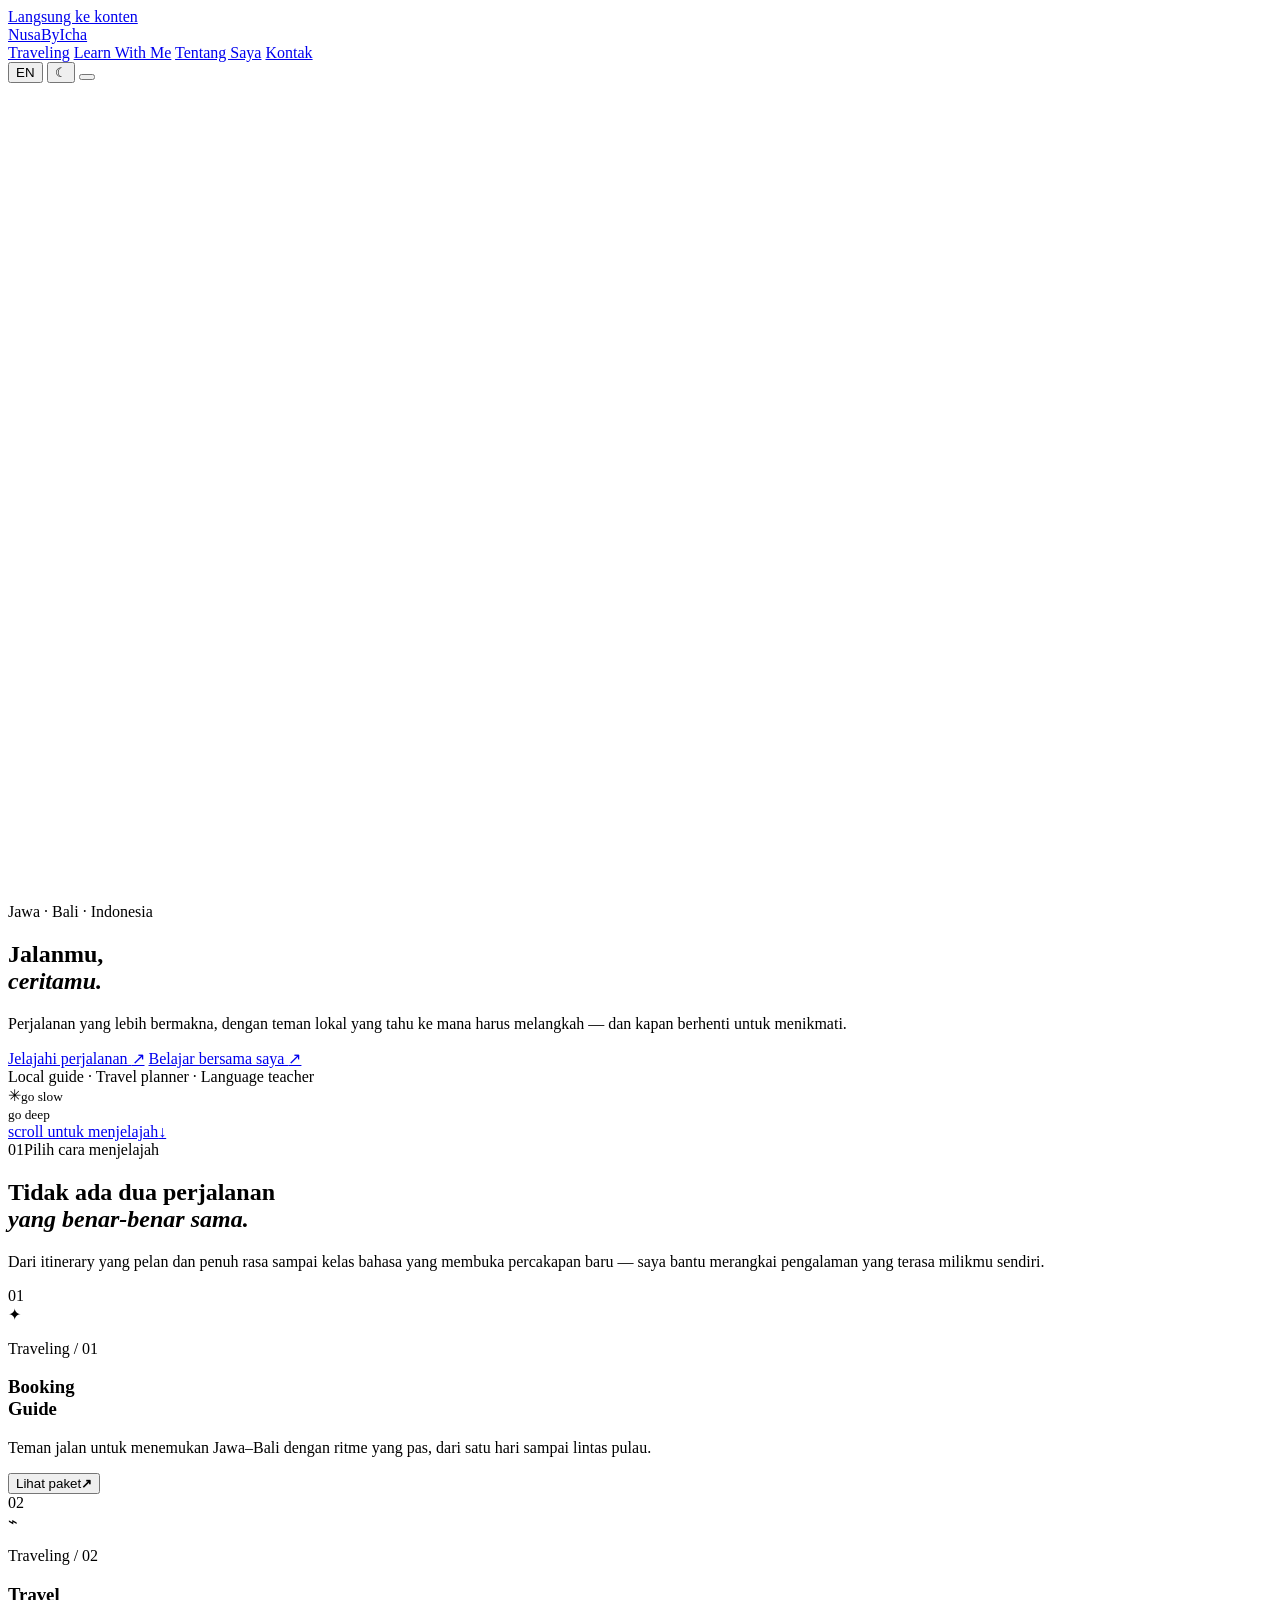
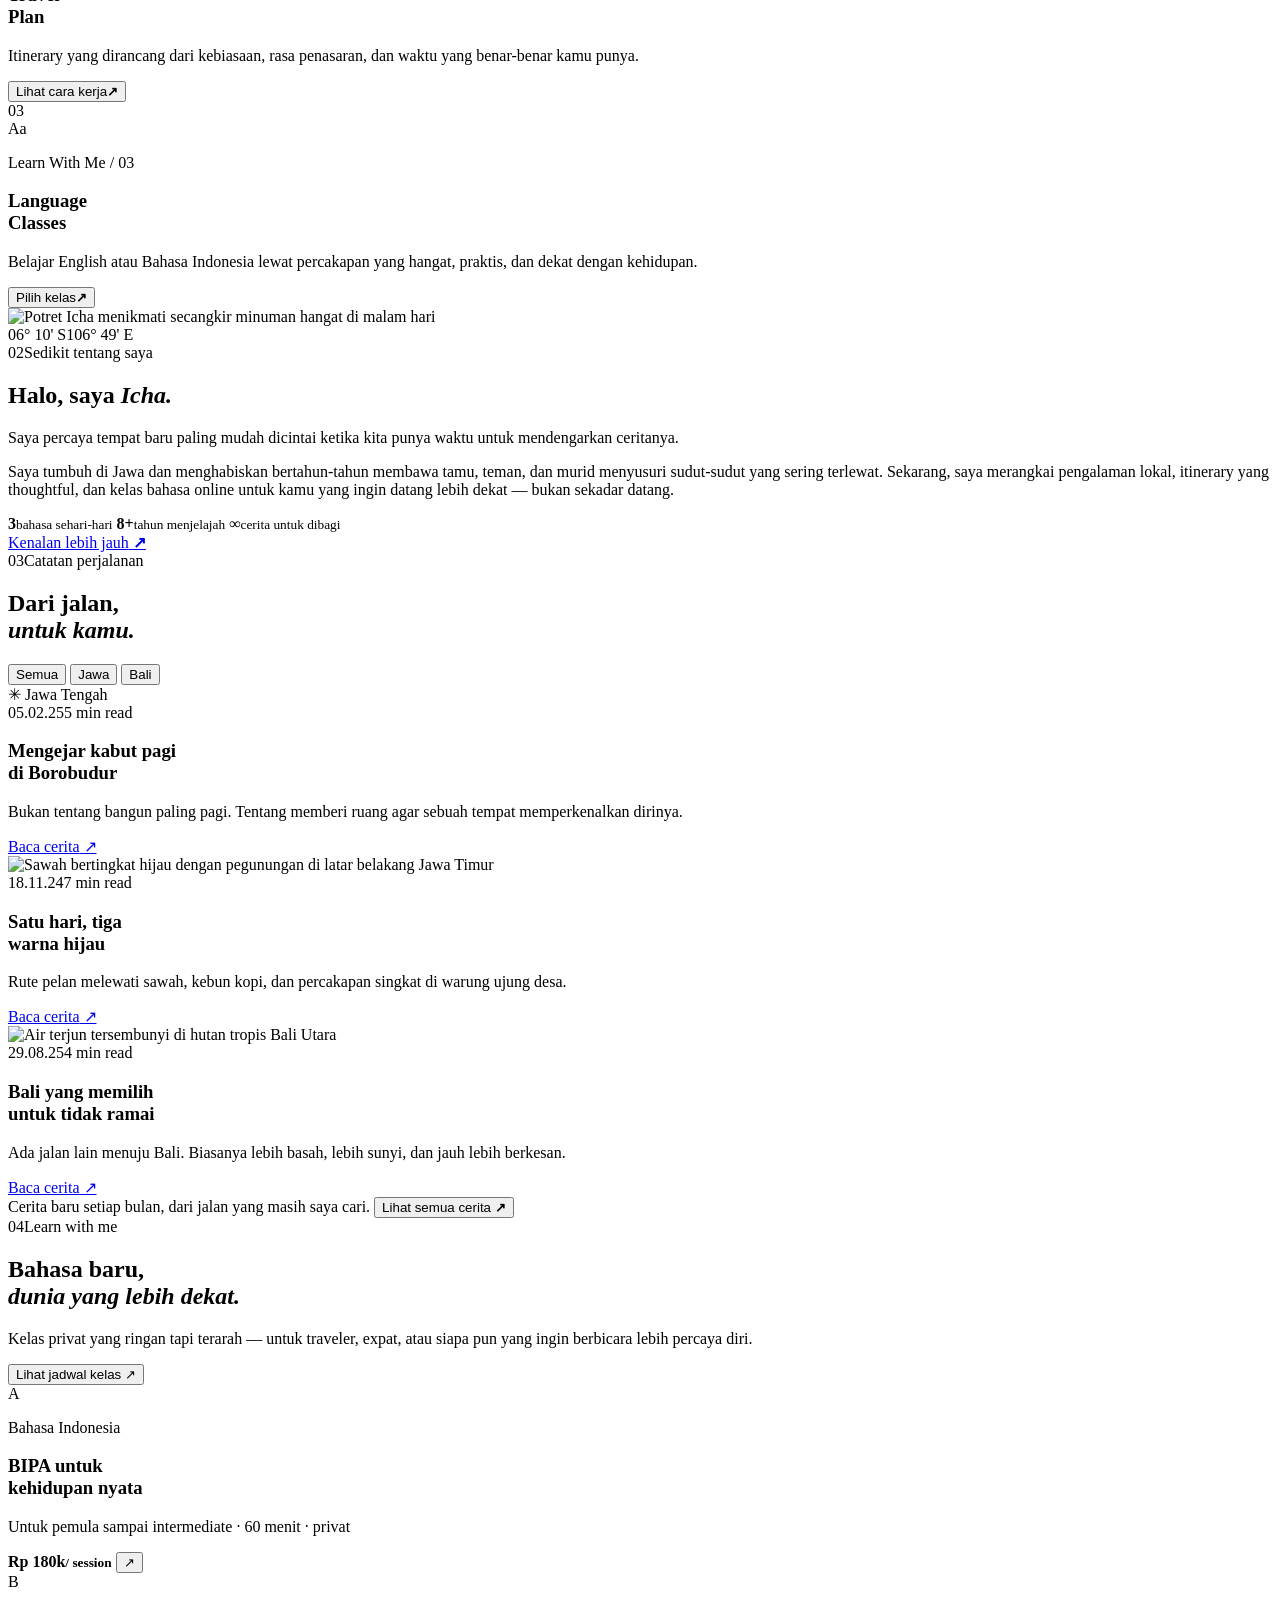
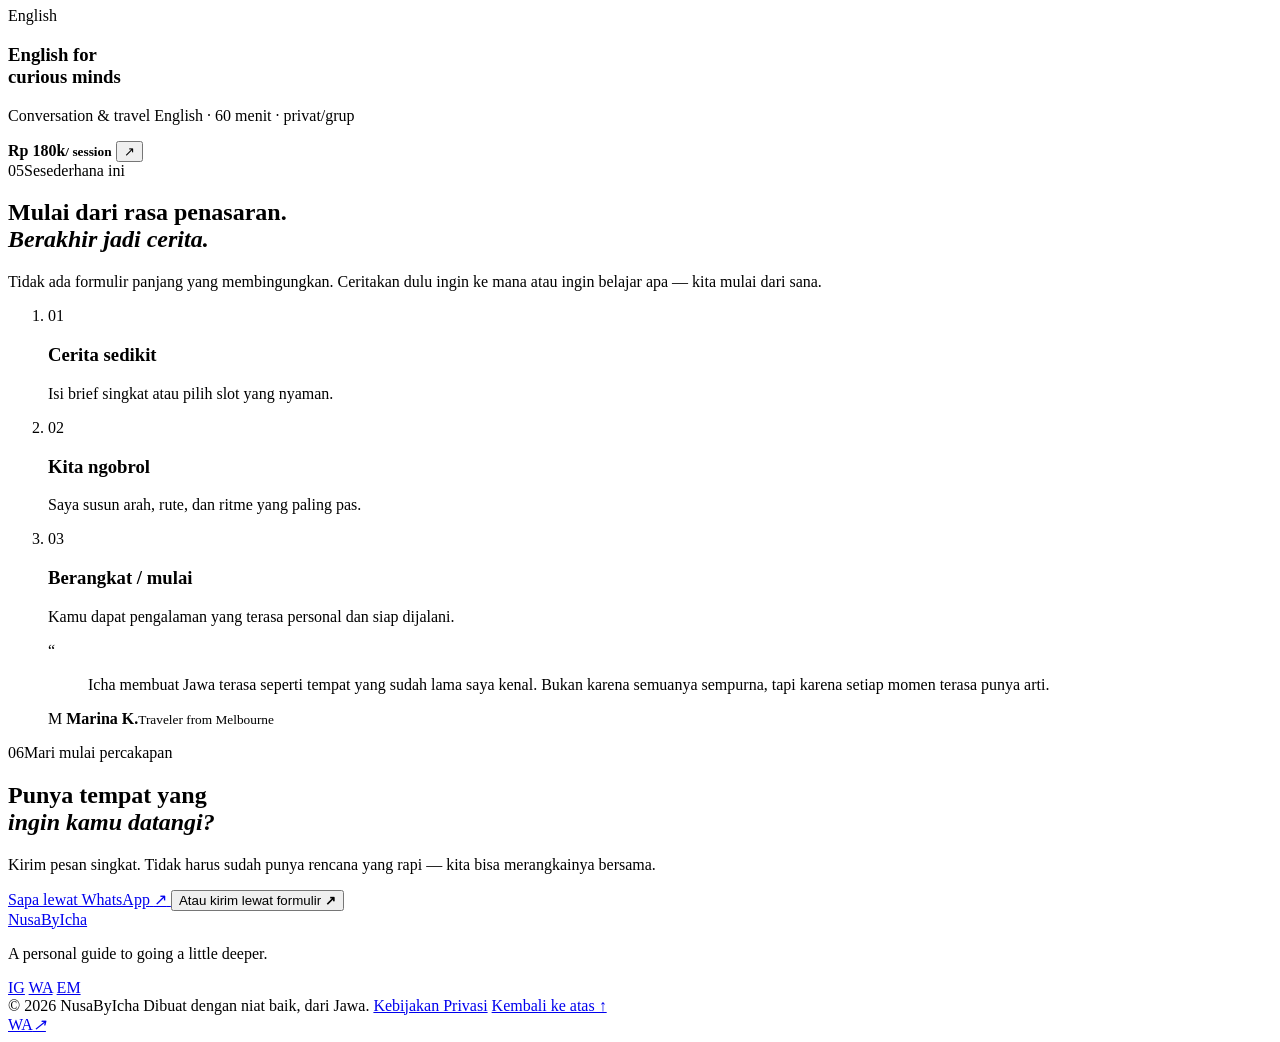
==== commit 86bdeded: "Restore story placeholders and testimonial; add social links Keep the development placeholders as th" ====
--- a/public/index.html
+++ b/public/index.html
@@ -303,7 +303,7 @@
                 Bukan tentang bangun paling pagi. Tentang memberi ruang agar sebuah tempat memperkenalkan
                 dirinya.
               </p>
-              <span class="story-soon" data-i18n="storySoon">Cerita lengkap segera</span>
+              <a class="story-link" href="#contact"><span data-i18n="readStory">Baca cerita</span> ↗</a>
             </article>
             <article class="story-card" data-location="java" data-year="2024">
               <div class="story-image">
@@ -324,7 +324,7 @@
               <p data-i18n="storyTwoCopy">
                 Rute pelan melewati sawah, kebun kopi, dan percakapan singkat di warung ujung desa.
               </p>
-              <span class="story-soon" data-i18n="storySoon">Cerita lengkap segera</span>
+              <a class="story-link" href="#contact"><span data-i18n="readStory">Baca cerita</span> ↗</a>
             </article>
             <article class="story-card" data-location="bali" data-year="2025">
               <div class="story-image">
@@ -345,11 +345,18 @@
               <p data-i18n="storyThreeCopy">
                 Ada jalan lain menuju Bali. Biasanya lebih basah, lebih sunyi, dan jauh lebih berkesan.
               </p>
-              <span class="story-soon" data-i18n="storySoon">Cerita lengkap segera</span>
+              <a class="story-link" href="#contact"><span data-i18n="readStory">Baca cerita</span> ↗</a>
             </article>
           </div>
           <div class="journal-footer">
             <span data-i18n="journalMore">Cerita baru setiap bulan, dari jalan yang masih saya cari.</span>
+            <button
+              class="underlined-link"
+              type="button"
+              data-toast="Jurnal lengkap segera hadir di versi berikutnya."
+            >
+              <span data-i18n="allStories">Lihat semua cerita</span> <b aria-hidden="true">↗</b>
+            </button>
           </div>
         </section>
 
@@ -440,8 +447,8 @@
           </ol>
         </section>
 
-        <!-- Hidden until a real, permission-given testimonial replaces this sample. Remove `hidden` to show it. -->
-        <section class="testimonial-section" hidden>
+        <!-- Sample testimonial: placeholder during development. -->
+        <section class="testimonial-section">
           <figure class="wrap testimonial-wrap">
             <div class="quote-mark" aria-hidden="true">“</div>
             <blockquote data-i18n="quote">
@@ -581,5 +588,6 @@
         </div>
       </div>
     </div>
+    <div class="toast" data-toast-box role="status"></div>
   </body>
 </html>
